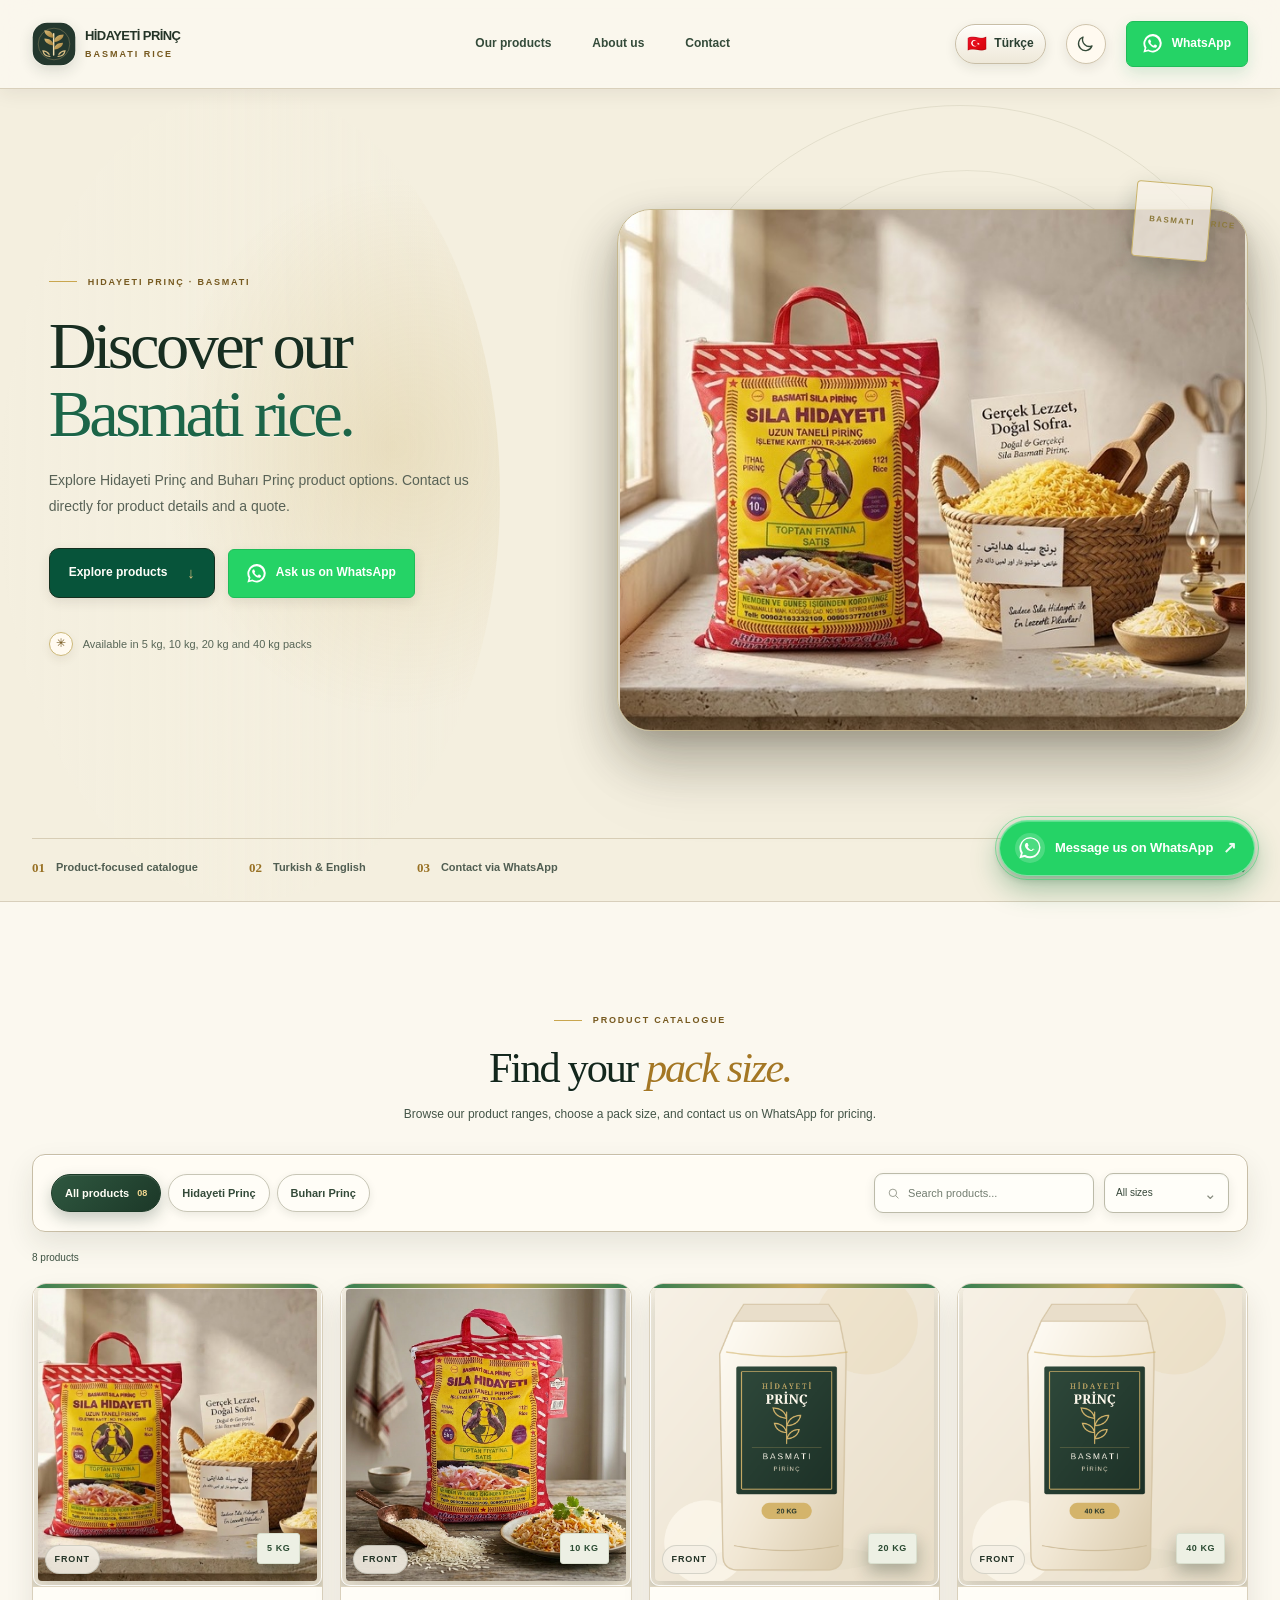
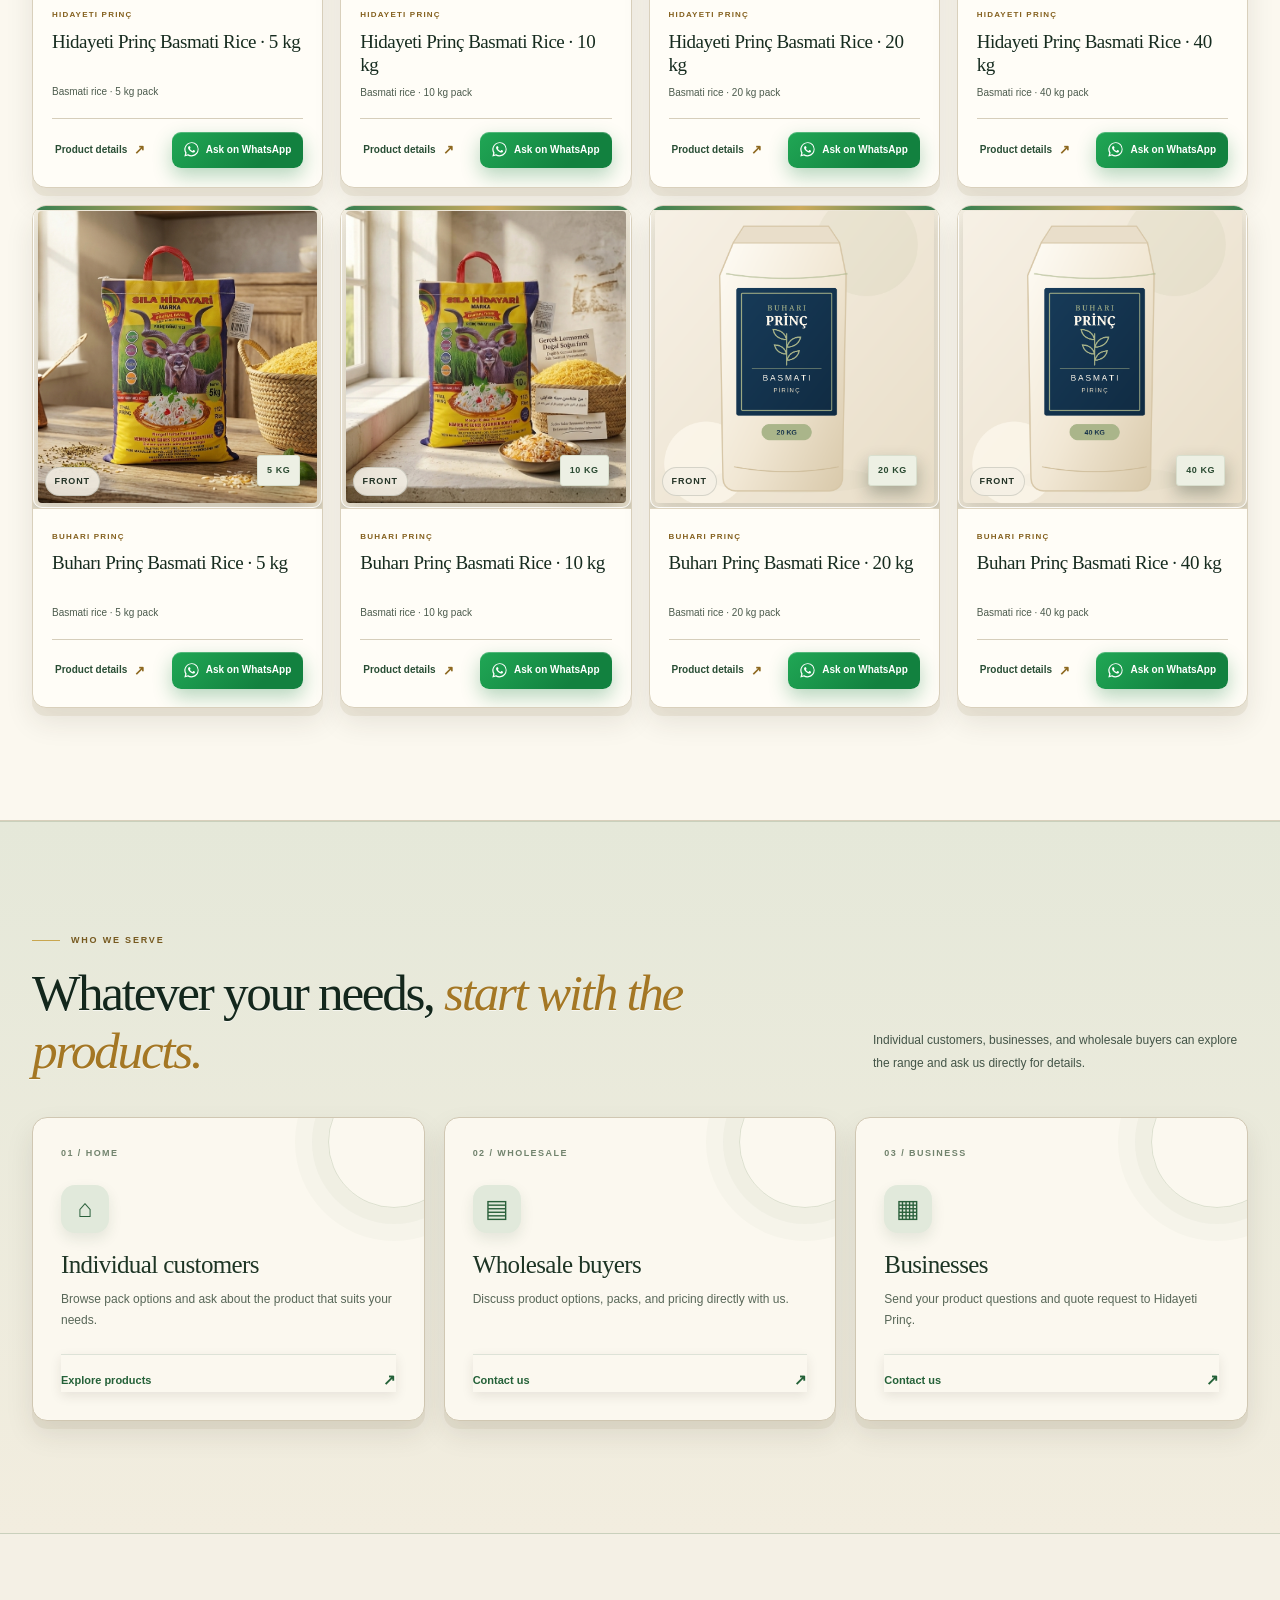
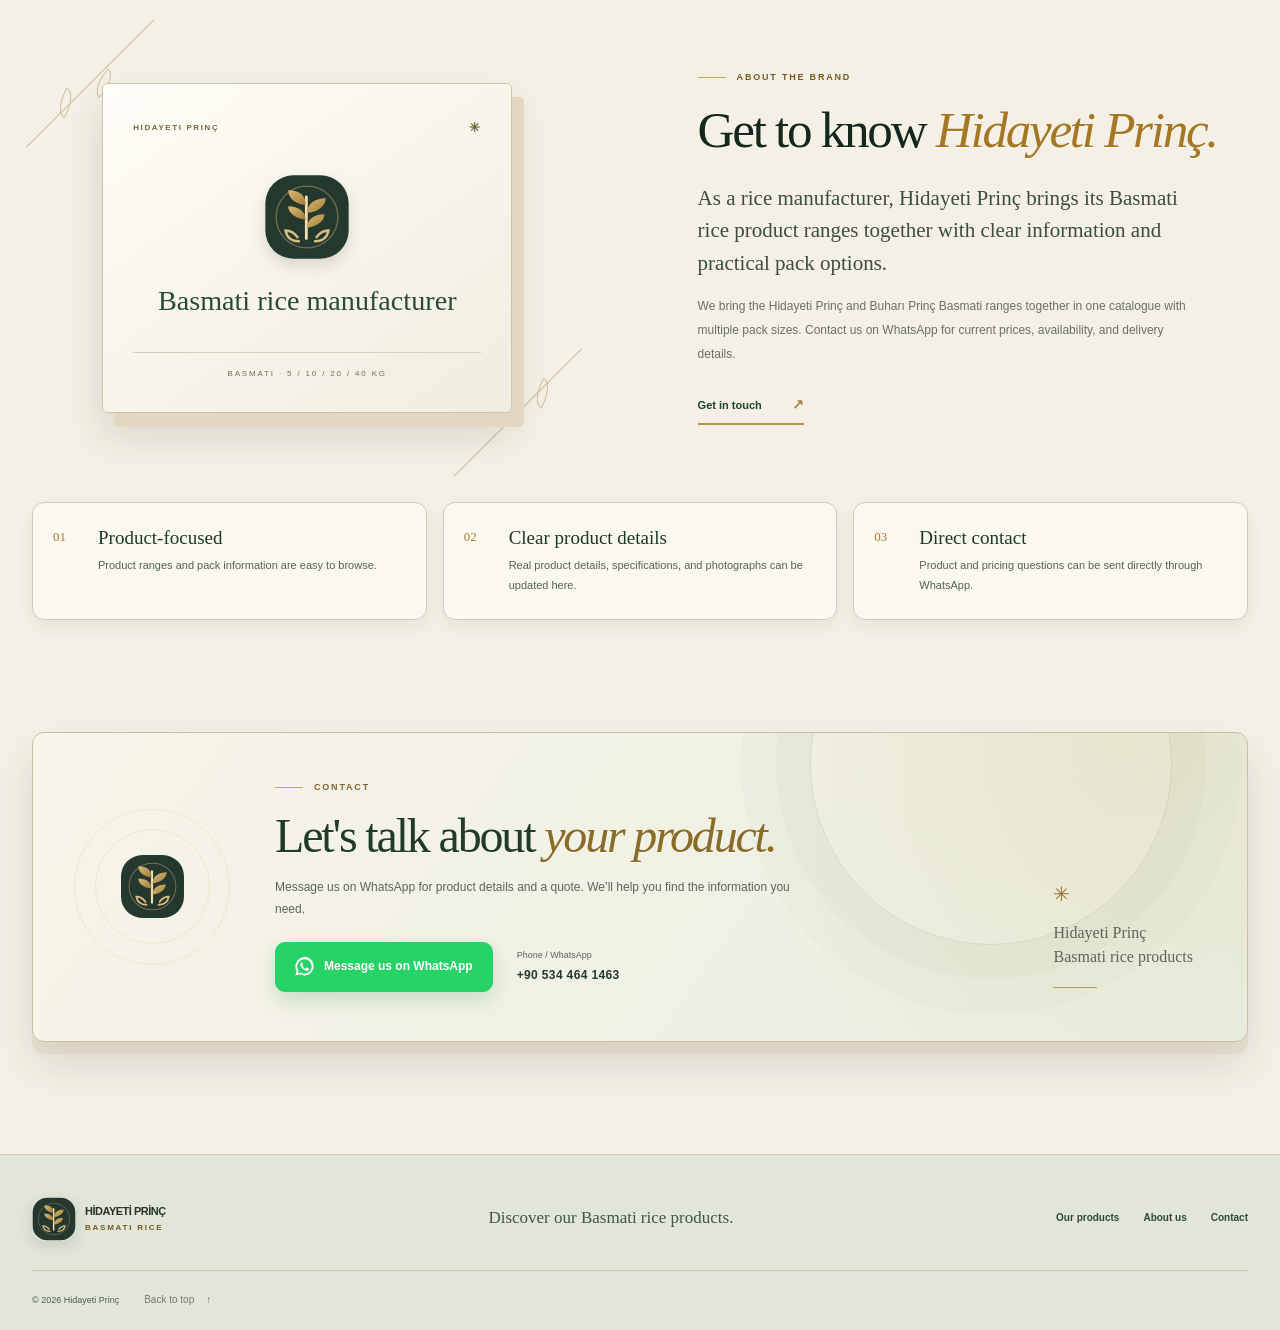
==== en/index.html @ 419b46cb "almost done" ====
<!doctype html>
<html lang="en" data-asset-prefix="../">
<head>
  <meta charset="utf-8">
  <meta name="viewport" content="width=device-width, initial-scale=1">
  <meta name="theme-color" content="#f5f2e9">
  <meta name="color-scheme" content="light dark">
  <script>
    /* Apply the saved theme before the stylesheet paints, with safe fallbacks for file:// previews. */
    (function () {
      var root = document.documentElement;
      var preference = "system";
      try {
        var saved = localStorage.getItem("hidayeti-theme-preference");
        if (saved === "dark" || saved === "light") preference = saved;
      } catch (error) { /* Storage may be unavailable for local files; system mode still works. */ }
      var prefersDark = !!(window.matchMedia && window.matchMedia("(prefers-color-scheme: dark)").matches);
      var theme = preference === "system" ? (prefersDark ? "dark" : "light") : preference;
      root.setAttribute("data-theme-mode", preference);
      root.setAttribute("data-theme", theme);
      root.style.colorScheme = theme;
    }());
  </script>
  <meta name="description" content="Explore Hidayeti Prinç Basmati rice products. Contact us on WhatsApp for information and quotes on 5 kg, 10 kg, 20 kg and 40 kg packs.">
  <meta name="robots" content="index,follow">
  <title>Hidayeti Prinç | Basmati Rice Products</title>
  <link rel="icon" type="image/svg+xml" href="../assets/logo.svg">
  <link rel="preload" href="../assets/hero-rice.png" as="image" type="image/png">
  <link id="siteStylesheet" rel="stylesheet" href="../styles.css">
  <meta property="og:type" content="website">
  <meta property="og:title" content="Hidayeti Prinç | Basmati Rice Products">
  <meta property="og:description" content="Explore Hidayeti Prinç Basmati rice products. Contact us on WhatsApp for product information and quotes.">
  <!-- Add the canonical URL and hreflang links after the production domain and URL structure are confirmed. -->
</head>
<body>
  <div id="cssLoadWarning" role="alert" style="display:none;position:fixed;z-index:99999;top:12px;left:12px;right:12px;padding:14px 18px;border-radius:10px;background:#8c2330;color:#fff;font:600 14px/1.5 system-ui,sans-serif;box-shadow:0 8px 28px #0004;">Tasarım dosyası (styles.css) yüklenemedi. ZIP dosyasının tamamını bir klasöre çıkarın ve index.html dosyasını styles.css ile aynı klasörden açın. / The stylesheet could not be loaded. Extract the complete ZIP and keep index.html beside styles.css.</div>
  <a class="skip-link" href="#main" data-i18n="skip">İçeriğe geç</a>
  <header class="site-header" id="top">
    <div class="header-inner wrap">
      <a href="#top" class="brand" aria-label="Hidayeti Prinç ana sayfa">
        <img src="../assets/logo.svg" alt="" width="48" height="48">
        <span class="brand-copy"><strong>HİDAYETİ PRİNÇ</strong><small data-i18n="brandLine">BASMATİ PİRİNÇ</small></span>
      </a>
      <nav class="desktop-nav" aria-label="Ana menü">
        <a href="#products" data-i18n="navProducts">Ürünlerimiz</a>
        <a href="#about" data-i18n="navAbout">Hakkımızda</a>
        <a href="#contact" data-i18n="navContact">İletişim</a>
      </nav>
      <div class="header-actions">
        <button class="language-switch" id="languageToggle" type="button" aria-label="Switch to English">
          <span class="flag" aria-hidden="true">🇺🇸</span><span id="languageLabel">English</span>
        </button>
        <button class="theme-toggle" id="themeToggle" type="button" aria-label="Switch to dark mode" title="Switch to dark mode" aria-pressed="false">
          <svg class="theme-icon theme-icon-moon" viewBox="0 0 24 24" aria-hidden="true"><path d="M20.2 15.1A8.7 8.7 0 0 1 8.9 3.8 8.8 8.8 0 1 0 20.2 15.1Z"></path></svg>
          <svg class="theme-icon theme-icon-sun" viewBox="0 0 24 24" aria-hidden="true"><circle cx="12" cy="12" r="4"></circle><path d="M12 2v2.2M12 19.8V22M4.93 4.93l1.56 1.56m11.02 11.02 1.56 1.56M2 12h2.2m15.6 0H22M4.93 19.07l1.56-1.56M17.51 6.49l1.56-1.56"></path></svg>
        </button>
        <a class="header-whatsapp general-whatsapp" href="https://wa.me/905344641463?text=Merhaba%2C%20Hidayeti%20Prin%C3%A7%20hakk%C4%B1nda%20bilgi%20almak%20istiyorum." target="_blank" rel="noopener noreferrer" data-i18n="headerWhatsapp">WhatsApp <span aria-hidden="true">↗</span></a>
        <button class="mobile-menu-toggle" id="mobileMenuToggle" type="button" aria-expanded="false" aria-controls="mobileNav" aria-label="Menüyü aç">
          <span></span><span></span>
        </button>
      </div>
    </div>
    <nav class="mobile-nav" id="mobileNav" aria-label="Mobil menü" hidden>
      <a href="#products" data-i18n="navProducts">Ürünlerimiz</a>
      <a href="#about" data-i18n="navAbout">Hakkımızda</a>
      <a href="#contact" data-i18n="navContact">İletişim</a>
      <a href="https://wa.me/905344641463?text=Merhaba%2C%20Hidayeti%20Prin%C3%A7%20hakk%C4%B1nda%20bilgi%20almak%20istiyorum." target="_blank" rel="noopener noreferrer" class="general-whatsapp" data-i18n="mobileWhatsapp">WhatsApp üzerinden ulaşın ↗</a>
    </nav>
  </header>

  <main id="main">
    <section class="hero-section">
      <div class="hero-orb hero-orb-one" aria-hidden="true"></div>
      <div class="hero-orb hero-orb-two" aria-hidden="true"></div>
      <div class="hero-grid wrap">
        <div class="hero-copy">
          <div class="eyebrow"><span class="eyebrow-line"></span><span data-i18n="heroEyebrow">HİDAYETİ PRİNÇ · BASMATİ</span></div>
          <h1 data-i18n="heroTitle">Basmati pirinç ürünlerini <em>keşfedin.</em></h1>
          <p class="hero-description" data-i18n="heroDescription">Hidayeti Prinç ve Buharı Prinç ürün seçeneklerini inceleyin. Ürün detayları ve fiyat bilgisi için bize doğrudan ulaşın.</p>
          <div class="hero-actions">
            <a href="#products" class="button button-dark" data-i18n="heroPrimary">Ürünleri keşfet <span aria-hidden="true">↓</span></a>
            <a class="button button-quiet general-whatsapp" href="https://wa.me/905344641463?text=Merhaba%2C%20Hidayeti%20Prin%C3%A7%20Basmati%20pirin%C3%A7%20%C3%BCr%C3%BCnleri%20hakk%C4%B1nda%20bilgi%20almak%20istiyorum." target="_blank" rel="noopener noreferrer" data-i18n="heroSecondary"><span class="wa-dot" aria-hidden="true">◉</span> WhatsApp'tan bilgi al</a>
          </div>
          <div class="hero-footnote"><span class="footnote-mark" aria-hidden="true">✳</span><span data-i18n="heroFootnote">5 kg, 10 kg, 20 kg ve 40 kg paket seçenekleri</span></div>
        </div>
        <div class="hero-visual">
          <div class="visual-stamp"><span data-i18n="stampTop">BASMATİ</span><span class="stamp-divider"></span><span data-i18n="stampBottom">PİRİNÇ</span></div>
          <img class="hero-image" src="../assets/hero-rice.png" alt="Hidayeti Prinç Basmati pirinç ürün görseli" data-alt-tr="Hidayeti Prinç Basmati pirinç ürün görseli" data-alt-en="Hidayeti Prinç Basmati rice product visual">
        </div>
      </div>
      <div class="hero-bottom wrap">
        <div class="hero-note"><span class="note-number">01</span><span data-i18n="heroNoteOne">Ürün odaklı katalog</span></div>
        <div class="hero-note"><span class="note-number">02</span><span data-i18n="heroNoteTwo">Türkçe & English</span></div>
        <div class="hero-note"><span class="note-number">03</span><span data-i18n="heroNoteThree">WhatsApp ile iletişim</span></div>
        <a href="#products" class="scroll-cue" aria-label="Ürünlere kaydır"><span data-i18n="scroll">AŞAĞI KAYDIR</span><span aria-hidden="true">↓</span></a>
      </div>
    </section>

    <section class="products-section section-pad" id="products">
      <div class="wrap">
        <div class="section-heading products-heading">
          <div>
            <div class="eyebrow"><span class="eyebrow-line"></span><span data-i18n="productsEyebrow">ÜRÜN KATALOĞU</span></div>
            <h2 data-i18n="productsTitle">Size uygun <em>paketi</em> bulun.</h2>
          </div>
          <p data-i18n="productsIntro">Ürün ailelerini inceleyin, paket boyutunu seçin ve fiyat bilgisi için WhatsApp üzerinden bize ulaşın.</p>
        </div>

        <div class="catalog-tools">
          <div class="family-tabs" role="group" aria-label="Ürün ailesi filtresi">
            <button class="filter-chip is-active" type="button" data-family="all" data-i18n="filterAll" aria-pressed="true">Tüm ürünler <span class="chip-count" id="allCount">08</span></button>
            <button class="filter-chip" type="button" data-family="hidayeti" data-i18n="filterHidayeti" aria-pressed="false">Hidayeti Prinç</button>
            <button class="filter-chip" type="button" data-family="buhari" data-i18n="filterBuhari" aria-pressed="false">Buharı Prinç</button>
          </div>
          <div class="catalog-controls">
            <label class="search-control"><span class="sr-only" data-i18n="searchLabel">Ürün ara</span><svg viewBox="0 0 24 24" aria-hidden="true"><circle cx="10.8" cy="10.8" r="6.8"></circle><path d="m16 16 5 5"></path></svg><input type="search" id="productSearch" data-placeholder-tr="Ürün ara..." data-placeholder-en="Search products..." placeholder="Ürün ara..." autocomplete="off"></label>
            <label class="select-control"><span class="sr-only" data-i18n="sizeLabel">Paket boyutu</span><select id="weightFilter" aria-label="Paket boyutu"><option value="all" data-i18n="sizeAll">Tüm boyutlar</option><option value="5 kg">5 kg</option><option value="10 kg">10 kg</option><option value="20 kg">20 kg</option><option value="40 kg">40 kg</option></select><span aria-hidden="true">⌄</span></label>
          </div>
        </div>
        <div class="catalog-status"><span id="resultsCount">8 ürün</span></div>
        <div class="product-grid" id="productGrid" aria-live="polite"></div>
        <div class="empty-state" id="emptyState" hidden>
          <span class="empty-icon" aria-hidden="true">⌕</span>
          <h3 data-i18n="emptyTitle">Ürün bulunamadı</h3>
          <p data-i18n="emptyDescription">Aramanızı veya filtrelerinizi değiştirmeyi deneyin.</p>
          <button type="button" class="text-button" id="resetFilters" data-i18n="resetFilters">Filtreleri temizle ↗</button>
        </div>
        
      </div>
    </section>


    <section class="audience-section section-pad" id="customers">
      <div class="wrap">
        <div class="section-heading audience-heading">
          <div>
            <div class="eyebrow"><span class="eyebrow-line"></span><span data-i18n="audienceEyebrow">KİMLER İÇİN?</span></div>
            <h2 data-i18n="audienceTitle">İhtiyacınız ne olursa olsun, <em>ürünlerden başlayın.</em></h2>
          </div>
          <p data-i18n="audienceIntro">Bireysel müşteriler, işletmeler ve toptan alım yapanlar ürün seçeneklerini inceleyebilir ve detayları doğrudan sorabilir.</p>
        </div>
        <div class="audience-grid">
          <article class="audience-card audience-card-home">
            <span class="audience-number">01 / HOME</span>
            <div class="audience-icon" aria-hidden="true">⌂</div>
            <h3 data-i18n="audienceHomeTitle">Bireysel müşteriler</h3>
            <p data-i18n="audienceHomeText">Paket seçeneklerine göz atın ve size uygun ürünle ilgili bilgi isteyin.</p>
            <a href="#products" class="audience-link"><span data-i18n="audienceProductsCta">Ürünleri incele</span><span aria-hidden="true">↗</span></a>
          </article>
          <article class="audience-card audience-card-wholesale">
            <span class="audience-number">02 / WHOLESALE</span>
            <div class="audience-icon" aria-hidden="true">▤</div>
            <h3 data-i18n="audienceWholesaleTitle">Toptan alım yapanlar</h3>
            <p data-i18n="audienceWholesaleText">Ürün seçenekleri, paketler ve fiyatlandırma hakkında doğrudan görüşün.</p>
            <a href="#contact" class="audience-link"><span data-i18n="audienceContactCta">İletişime geç</span><span aria-hidden="true">↗</span></a>
          </article>
          <article class="audience-card audience-card-business">
            <span class="audience-number">03 / BUSINESS</span>
            <div class="audience-icon" aria-hidden="true">▦</div>
            <h3 data-i18n="audienceBusinessTitle">İşletmeler</h3>
            <p data-i18n="audienceBusinessText">Ürün bilgisi ve teklif talebinizi Hidayeti Prinç ekibine iletin.</p>
            <a href="#contact" class="audience-link"><span data-i18n="audienceContactCta">İletişime geç</span><span aria-hidden="true">↗</span></a>
          </article>
        </div>
      </div>
    </section>



    <section class="brand-section section-pad" id="about">
      <div class="wrap brand-grid">
        <div class="brand-visual">
          <div class="brand-visual-card">
            <div class="brand-card-top"><span data-i18n="brandCardLabel">HİDAYETİ PRİNÇ</span><span aria-hidden="true">✳</span></div>
            <img src="../assets/logo.svg" alt="Hidayeti Prinç sembolü" width="86" height="86">
            <p data-i18n="brandCardLine">Basmati pirinç ürünleri</p>
            <span class="brand-card-bottom" data-i18n="brandCardBottom">MARKA HİKÂYESİ BURADA</span>
          </div>
          <div class="decorative-grain grain-a" aria-hidden="true"></div><div class="decorative-grain grain-b" aria-hidden="true"></div>
        </div>
        <div class="brand-copy-main">
          <div class="eyebrow"><span class="eyebrow-line"></span><span data-i18n="aboutEyebrow">MARKAMIZ</span></div>
          <h2 data-i18n="aboutTitle">Hidayeti Prinç'i <em>tanıyın.</em></h2>
          <p class="brand-lead" data-i18n="aboutLead">Basmati pirinç ürünlerimizi keşfedin; ihtiyacınıza uygun paket seçeneği için bizimle iletişime geçin.</p>
          <p class="brand-body" data-i18n="aboutBody">Bu alan, işletmenizin gerçek hikâyesi, üretim yaklaşımı ve ürünleri hakkında sağlayacağınız bilgilerle güncellenecek. Yayına almadan önce bu metni kendi şirket anlatımınızla değiştirin.</p>
          <a class="underlined-link" href="#contact"><span data-i18n="aboutCta">Bize ulaşın</span><span aria-hidden="true">↗</span></a>
        </div>
      </div>
      <div class="wrap brand-facts">
        <article class="brand-fact"><span>01</span><div><h3 data-i18n="brandFactOneTitle">Ürün odaklı yaklaşım</h3><p data-i18n="brandFactOneText">Ürün aileleri ve paket bilgileri kolayca görüntülenebilir.</p></div></article>
        <article class="brand-fact"><span>02</span><div><h3 data-i18n="brandFactTwoTitle">Açık ürün bilgisi</h3><p data-i18n="brandFactTwoText">Gerçek ürün detayları, teknik bilgiler ve fotoğraflar burada güncellenebilir.</p></div></article>
        <article class="brand-fact"><span>03</span><div><h3 data-i18n="brandFactThreeTitle">Doğrudan iletişim</h3><p data-i18n="brandFactThreeText">Fiyat ve ürün soruları doğrudan WhatsApp üzerinden iletilebilir.</p></div></article>
      </div>
    </section>



    <section class="contact-section section-pad" id="contact">
      <div class="wrap contact-panel">
        <div class="contact-decoration" aria-hidden="true"><span class="contact-circle circle-one"></span><span class="contact-circle circle-two"></span><img src="../assets/logo.svg" alt="" width="65" height="65"></div>
        <div class="contact-copy">
          <div class="eyebrow eyebrow-light"><span class="eyebrow-line"></span><span data-i18n="contactEyebrow">İLETİŞİM</span></div>
          <h2 data-i18n="contactTitle">Bir ürün hakkında <em>konuşalım.</em></h2>
          <p data-i18n="contactDescription">Ürün detayları ve fiyat teklifi için bize WhatsApp'tan yazın. Mesajınızı birlikte netleştirelim.</p>
          <div class="contact-actions">
            <a class="button button-cream general-whatsapp" href="https://wa.me/905344641463?text=Merhaba%2C%20Hidayeti%20Prin%C3%A7%20hakk%C4%B1nda%20bilgi%20almak%20istiyorum." target="_blank" rel="noopener noreferrer" data-i18n="contactWhatsapp">WhatsApp'tan yazın <span aria-hidden="true">↗</span></a>
            <a class="contact-phone" href="tel:+905344641463"><span data-i18n="phoneLabel">Telefon / WhatsApp</span><strong>+90 534 464 1463</strong></a>
          </div>
        </div>
        <div class="contact-side-note"><span class="side-note-mark">✳</span><p data-i18n="contactSideNote">Hidayeti Prinç<br> Basmati pirinç ürünleri</p><span class="side-note-rule"></span></div>
      </div>
    </section>
  </main>

  <footer class="site-footer">
    <div class="wrap footer-main">
      <a href="#top" class="brand footer-brand"><img src="../assets/logo.svg" alt="" width="43" height="43"><span class="brand-copy"><strong>HİDAYETİ PRİNÇ</strong><small data-i18n="brandLine">BASMATİ PİRİNÇ</small></span></a>
      <p data-i18n="footerLine">Basmati pirinç ürünlerini keşfedin.</p>
      <div class="footer-nav"><a href="#products" data-i18n="navProducts">Ürünlerimiz</a><a href="#about" data-i18n="navAbout">Hakkımızda</a><a href="#contact" data-i18n="navContact">İletişim</a></div>
    </div>
    <div class="wrap footer-bottom"><span>© <span id="currentYear"></span> Hidayeti Prinç</span><a href="#top" class="back-top"><span data-i18n="backTop">Yukarı dön</span> ↑</a></div>
  </footer>

  <a class="floating-whatsapp general-whatsapp" href="https://wa.me/905344641463" target="_blank" rel="noopener noreferrer" aria-label="Contact Hidayeti Prinç on WhatsApp">
    <span class="floating-wa-icon" aria-hidden="true"><svg viewBox="0 0 24 24"><path d="M20.4 3.6A11.7 11.7 0 0 0 2 17.7L.5 23.2l5.6-1.5A11.7 11.7 0 0 0 20.4 3.6ZM12 21a9.7 9.7 0 0 1-5-1.4l-.4-.2-3.3.9.9-3.2-.2-.5A9.7 9.7 0 1 1 12 21Zm5.3-7.3c-.3-.1-1.6-.8-1.9-.9-.2-.1-.5-.1-.6.2-.2.2-.7.9-.9 1.1-.2.2-.3.2-.6.1-.3-.1-1.2-.5-2.2-1.4-.8-.7-1.3-1.5-1.5-1.8-.2-.3 0-.4.1-.6l.4-.5c.1-.2.2-.3.3-.5.1-.2 0-.4 0-.5s-.6-1.4-.8-1.9c-.2-.5-.4-.4-.6-.4H8c-.2 0-.5.1-.7.4-.2.2-.9.9-.9 2.2s1 2.5 1.1 2.7c.7 1.2 1.9 2.2 3.4 2.9 1.1.5 2.2.7 3 .5.6-.1 1.6-.7 1.8-1.3.2-.6.2-1.2.2-1.3-.1-.1-.3-.2-.6-.3Z"/></svg></span>
    <span data-i18n="floatingWhatsapp">WhatsApp'tan yazın</span><span class="floating-arrow" aria-hidden="true">↗</span>
  </a>

  <dialog class="product-dialog" id="productDialog" aria-labelledby="dialogTitle">
    <button class="dialog-close" id="dialogClose" type="button" aria-label="Close dialog">×</button>
    <div class="dialog-content" id="dialogContent"></div>
  </dialog>

  <script>
    window.addEventListener("load", function () {
      var stylesheet = document.getElementById("siteStylesheet");
      var warning = document.getElementById("cssLoadWarning");
      if (stylesheet && !stylesheet.sheet && warning) warning.style.display = "block";
    });
  </script>
  <script src="../data/products.js"></script>
  <script src="../app.js"></script>
</body>
</html>
---- styles.css ----
:root {
  --paper: #f8f7f2;
  --paper-deep: #f0eee5;
  --white: #fffefb;
  --ink: #26352c;
  --ink-deep: #1c2b23;
  --muted: #73766b;
  --line: #e4e2d8;
  --gold: #c4a25b;
  --gold-dark: #98773a;
  --olive: #879177;
  --whatsapp: #1c6d4b;
  --serif: "Playfair Display", Georgia, "Times New Roman", serif;
  --sans: "DM Sans", Inter, -apple-system, BlinkMacSystemFont, "Segoe UI", sans-serif;
  --wrap: 1220px;
  --ease: cubic-bezier(.2,.7,.2,1);
}

* { box-sizing: border-box; }
html { scroll-behavior: smooth; scroll-padding-top: 94px; }
body { margin: 0; background: var(--paper); color: var(--ink); font-family: var(--sans); font-size: 15px; line-height: 1.65; -webkit-font-smoothing: antialiased; }
body, button, input, select { font-family: var(--sans); }
button, input, select { font: inherit; }
a { color: inherit; text-decoration: none; }
button { color: inherit; }
img { display: block; max-width: 100%; }
::selection { color: #fffdf7; background: #66765e; }
.wrap { width: min(var(--wrap), calc(100% - 64px)); margin-inline: auto; }
.section-pad { padding-block: 112px; }
.sr-only { position: absolute; width: 1px; height: 1px; padding: 0; margin: -1px; overflow: hidden; clip: rect(0,0,0,0); white-space: nowrap; border: 0; }
.skip-link { position: fixed; left: 18px; top: -70px; z-index: 999; padding: 10px 16px; color: white; background: var(--ink); border-radius: 8px; }
.skip-link:focus { top: 18px; }

.site-header { position: sticky; z-index: 30; top: 0; background: rgba(248,247,242,.92); border-bottom: 1px solid rgba(36,53,44,.08); backdrop-filter: blur(18px); -webkit-backdrop-filter: blur(18px); }
.header-inner { min-height: 88px; display: flex; align-items: center; justify-content: space-between; gap: 32px; }
.brand { display: inline-flex; align-items: center; gap: 12px; min-width: 218px; }
.brand img { flex: 0 0 auto; border-radius: 15px; }
.brand-copy { display: flex; flex-direction: column; line-height: 1.2; gap: 5px; }
.brand-copy strong { font-size: 13px; font-weight: 700; letter-spacing: .105em; white-space: nowrap; }
.brand-copy small { color: var(--gold-dark); font-size: 9px; font-weight: 700; letter-spacing: .22em; }
.desktop-nav { display: flex; gap: clamp(22px, 3.2vw, 46px); align-items: center; justify-content: center; }
.desktop-nav a, .footer-nav a { color: #5f655b; font-size: 12px; font-weight: 600; transition: color .2s ease; }
.desktop-nav a:hover, .footer-nav a:hover { color: var(--gold-dark); }
.header-actions { display: flex; align-items: center; gap: 20px; }
.language-switch { display: inline-flex; align-items: center; gap: 7px; border: 0; background: transparent; padding: 8px 0; cursor: pointer; color: #5a6256; font-size: 12px; font-weight: 600; transition: color .2s ease; white-space: nowrap; }
.language-switch:hover { color: var(--gold-dark); }
.flag { font-size: 16px; line-height: 1; }
.header-whatsapp { display: inline-flex; align-items: center; gap: 12px; padding: 12px 16px; border: 1px solid #dcded1; border-radius: 7px; color: var(--ink); font-size: 12px; font-weight: 700; transition: background .2s ease, color .2s ease, border .2s ease; white-space: nowrap; }
.header-whatsapp span { color: var(--gold-dark); font-size: 14px; }
.header-whatsapp:hover { background: var(--ink); border-color: var(--ink); color: white; }
.header-whatsapp:hover span { color: #e3cc92; }
.mobile-menu-toggle, .mobile-nav { display: none; }

.hero-section { position: relative; overflow: hidden; isolation: isolate; background: var(--paper); }
.hero-section::before { position: absolute; content: ""; z-index: -1; width: 500px; height: 900px; border-radius: 50%; right: -180px; top: 90px; background: radial-gradient(circle, rgba(223,211,175,.25), rgba(248,247,242,0) 70%); }
.hero-orb { position: absolute; z-index: -1; border: 1px solid rgba(183,155,99,.2); border-radius: 50%; pointer-events: none; }
.hero-orb-one { width: 520px; height: 520px; right: 3%; top: 1%; }
.hero-orb-two { width: 390px; height: 390px; right: 8.5%; top: 10%; }
.hero-grid { min-height: 570px; padding-top: 58px; padding-bottom: 54px; display: grid; grid-template-columns: minmax(0, .94fr) minmax(0, 1.06fr); align-items: center; gap: clamp(32px, 5vw, 75px); }
.hero-copy { padding: 28px 0 28px 10px; position: relative; z-index: 1; }
.eyebrow { display: flex; align-items: center; gap: 11px; color: var(--gold-dark); font-size: 9px; font-weight: 700; letter-spacing: .2em; line-height: 1.4; }
.eyebrow-line { width: 28px; height: 1px; display: inline-block; background: var(--gold); flex: 0 0 auto; }
h1, h2, h3, p { margin-top: 0; }
h1, h2 { font-family: var(--serif); font-weight: 500; letter-spacing: -.045em; }
.hero-copy h1 { max-width: 610px; margin: 24px 0 21px; color: var(--ink-deep); font-size: clamp(48px, 5.3vw, 76px); line-height: 1.07; }
.hero-copy h1 em, .section-heading h2 em, .brand-copy-main h2 em, .contact-copy h2 em { color: #a98a4b; font-weight: 500; }
.hero-description { max-width: 480px; margin-bottom: 28px; color: #6b7067; font-size: 14px; line-height: 1.9; }
.hero-actions { display: flex; align-items: center; flex-wrap: wrap; gap: 13px; }
.button { min-height: 49px; padding: 0 19px; display: inline-flex; align-items: center; justify-content: center; gap: 20px; border: 1px solid transparent; border-radius: 6px; font-size: 12px; font-weight: 700; transition: background .2s ease, color .2s ease, transform .2s ease, border-color .2s ease; cursor: pointer; }
.button:hover { transform: translateY(-2px); }
.button-dark { color: #fffdf7; background: var(--ink); }
.button-dark span { font-size: 15px; color: #d8be7d; }
.button-dark:hover { background: #394b3f; }
.button-quiet { color: #5c6359; background: transparent; border-color: #e3e1d7; gap: 9px; }
.button-quiet:hover { background: #fffdf8; border-color: #c7c4b8; }
.wa-dot { color: var(--whatsapp); font-size: 16px; }
.hero-footnote { display: flex; align-items: center; gap: 10px; margin-top: 34px; color: #858477; font-size: 11px; }
.footnote-mark { display: inline-grid; place-items: center; width: 24px; height: 24px; border: 1px solid #ded5bd; border-radius: 50%; color: var(--gold-dark); font-size: 12px; }
.hero-visual { position: relative; max-width: 610px; width: 100%; justify-self: end; }
.hero-image { width: 100%; border-radius: 34px 34px 34px 34px; box-shadow: 0 24px 50px rgba(82,67,39,.07); }
.visual-stamp { position: absolute; z-index: 2; right: -21px; top: 52px; display: flex; align-items: center; gap: 8px; padding: 11px 14px; border: 1px solid #ddd0b0; border-radius: 4px; background: rgba(248,247,242,.92); color: var(--ink); font-size: 8px; font-weight: 700; letter-spacing: .18em; transform: rotate(5deg); }
.stamp-divider { width: 17px; height: 1px; background: var(--gold); }
.image-caption { position: absolute; left: 24px; bottom: 22px; display: flex; align-items: center; gap: 8px; padding: 9px 12px; border: 1px solid rgba(255,255,255,.55); border-radius: 3px; background: rgba(248,247,242,.83); color: #777669; font-size: 9px; backdrop-filter: blur(8px); }
.caption-dot { width: 5px; height: 5px; border-radius: 50%; background: #c8a961; }
.hero-bottom { display: flex; align-items: center; gap: clamp(20px, 4vw, 62px); padding-top: 24px; padding-bottom: 25px; border-top: 1px solid var(--line); }
.hero-note { display: flex; align-items: center; gap: 11px; color: #60675d; font-size: 10px; font-weight: 600; }
.note-number { color: #b39a65; font-family: var(--serif); font-size: 13px; }
.scroll-cue { display: inline-flex; align-items: center; gap: 12px; margin-left: auto; color: #818276; font-size: 8px; font-weight: 700; letter-spacing: .2em; }
.scroll-cue span:last-child { color: var(--gold-dark); font-size: 14px; }

.products-section { background: #fffefa; border-block: 1px solid #eeece3; }
.section-heading { display: flex; align-items: end; justify-content: space-between; gap: 40px; margin-bottom: 37px; }
.section-heading h2, .brand-copy-main h2 { margin: 17px 0 0; color: var(--ink-deep); font-size: clamp(38px, 4vw, 55px); line-height: 1.13; }
.section-heading > p { max-width: 375px; margin-bottom: 5px; color: var(--muted); font-size: 12px; line-height: 1.9; }
.catalog-tools { display: flex; align-items: center; justify-content: space-between; gap: 22px; margin-bottom: 20px; padding-top: 21px; border-top: 1px solid var(--line); }
.family-tabs { display: flex; align-items: center; flex-wrap: wrap; gap: 7px; }
.filter-chip { display: inline-flex; align-items: center; gap: 8px; min-height: 38px; padding: 0 13px; border: 1px solid transparent; border-radius: 5px; background: transparent; color: #71766c; font-size: 11px; font-weight: 600; cursor: pointer; transition: color .2s ease, background .2s ease, border-color .2s ease; }
.filter-chip:hover { border-color: #d9dbd1; color: var(--ink); }
.filter-chip.is-active { background: #e9ebe2; color: var(--ink); border-color: #e9ebe2; }
.chip-count { font-size: 9px; color: #8c8c7c; }
.catalog-controls { display: flex; align-items: center; gap: 10px; }
.search-control { position: relative; display: flex; align-items: center; width: 220px; height: 40px; border: 1px solid #e5e4db; border-radius: 5px; background: #fffefa; }
.search-control svg { width: 15px; height: 15px; margin-left: 12px; fill: none; stroke: #878b7e; stroke-width: 1.5; }
.search-control input { width: 100%; min-width: 0; height: 100%; padding: 0 12px 0 8px; border: 0; outline: none; background: transparent; color: var(--ink); font-size: 11px; }
.search-control input::placeholder { color: #a2a398; }
.search-control:focus-within, .select-control:focus-within { border-color: #a99a70; box-shadow: 0 0 0 3px rgba(196,162,91,.12); }
.select-control { display: flex; align-items: center; gap: 9px; height: 40px; min-width: 125px; padding: 0 11px; border: 1px solid #e5e4db; border-radius: 5px; background: #fffefa; color: #878b7e; }
.select-control select { width: 100%; border: 0; outline: 0; background: transparent; color: #62675d; font-size: 10px; appearance: none; cursor: pointer; }
.select-control > span { font-size: 15px; line-height: 1; }
.catalog-status { display: flex; align-items: center; justify-content: space-between; gap: 20px; margin-bottom: 16px; color: #8a8d81; font-size: 10px; }
.product-grid { display: grid; grid-template-columns: repeat(4, minmax(0, 1fr)); gap: 17px; }
.product-card { display: flex; flex-direction: column; min-width: 0; background: #fffefa; border: 1px solid #eceae1; border-radius: 7px; overflow: hidden; transition: transform .25s var(--ease), box-shadow .25s var(--ease), border-color .25s ease; }
.product-card:hover { transform: translateY(-5px); border-color: #ded9c9; box-shadow: 0 16px 28px rgba(39,49,39,.07); }
.product-image-wrap { position: relative; overflow: hidden; background: #f0ece1; aspect-ratio: 1 / 1.08; }
.product-image { width: 100%; height: 100%; object-fit: cover; transition: transform .4s var(--ease); }
.product-card:hover .product-image { transform: scale(1.025); }
.product-badge { position: absolute; z-index: 1; top: 13px; left: 13px; display: inline-flex; align-items: center; gap: 6px; padding: 6px 8px; border: 1px solid rgba(255,255,255,.6); border-radius: 3px; background: rgba(255,254,250,.9); color: #77715e; font-size: 8px; font-weight: 700; letter-spacing: .09em; backdrop-filter: blur(8px); }
.product-badge::before { content: ""; width: 4px; height: 4px; border-radius: 50%; background: var(--gold); }
.product-weight { position: absolute; right: 13px; bottom: 13px; padding: 7px 9px; border-radius: 3px; background: #263b2f; color: #f9f3e4; font-size: 9px; font-weight: 700; letter-spacing: .06em; }
.product-info { display: flex; flex: 1; flex-direction: column; padding: 17px 16px 15px; }
.product-family { margin-bottom: 8px; color: #a1844a; font-size: 8px; font-weight: 700; letter-spacing: .15em; text-transform: uppercase; }
.product-info h3 { min-height: 46px; margin: 0 0 8px; color: var(--ink-deep); font-family: var(--serif); font-size: 19px; font-weight: 500; line-height: 1.24; letter-spacing: -.025em; }
.product-description { min-height: 40px; margin-bottom: 17px; color: #85877b; font-size: 10px; line-height: 1.65; }
.product-card-actions { display: flex; align-items: center; justify-content: space-between; gap: 8px; padding-top: 12px; border-top: 1px solid #eeece3; margin-top: auto; }
.product-details { display: inline-flex; align-items: center; gap: 7px; padding: 5px 0; border: 0; background: transparent; color: #646a5f; font-size: 10px; font-weight: 600; cursor: pointer; }
.product-details span { color: #b1904e; font-size: 13px; }
.product-wa { display: inline-flex; align-items: center; gap: 7px; padding: 9px 10px; border-radius: 4px; background: #edf0e8; color: #34513f; font-size: 9px; font-weight: 700; transition: background .2s ease, color .2s ease; white-space: nowrap; }
.product-wa:hover { background: var(--whatsapp); color: #fff; }
.product-wa svg { width: 13px; height: 13px; fill: currentColor; }
.empty-state { text-align: center; padding: 65px 20px 85px; color: #71766b; }
.empty-state[hidden] { display: none; }
.empty-icon { display: block; margin-bottom: 12px; color: #b49a62; font-family: var(--serif); font-size: 34px; }
.empty-state h3 { margin-bottom: 5px; color: var(--ink); font-family: var(--serif); font-size: 25px; font-weight: 500; }
.empty-state p { margin-bottom: 18px; font-size: 12px; }
.text-button { border: 0; border-bottom: 1px solid #b9a16e; padding: 0 0 3px; background: transparent; color: var(--ink); font-size: 11px; font-weight: 700; cursor: pointer; }
.catalog-bottom-note { display: flex; align-items: flex-start; gap: 11px; max-width: 760px; margin: 35px auto 0; text-align: center; justify-content: center; }
.catalog-bottom-note p { margin: 0; color: #949588; font-size: 10px; line-height: 1.8; }
.small-leaf { color: var(--gold-dark); font-size: 12px; }

.brand-section { background: #f4f2eb; overflow: hidden; }
.brand-grid { display: grid; grid-template-columns: minmax(0, 1fr) minmax(0, 1fr); gap: clamp(55px, 9vw, 130px); align-items: center; }
.brand-visual { position: relative; display: grid; place-items: center; min-height: 400px; }
.brand-visual-card { position: relative; z-index: 1; display: flex; flex-direction: column; align-items: center; justify-content: center; width: min(100%, 410px); min-height: 330px; padding: 30px; border: 1px solid #dcd6c5; background: #f9f7ef; box-shadow: 15px 20px 0 #e9e5d8; text-align: center; }
.brand-card-top { display: flex; width: 100%; align-items: center; justify-content: space-between; margin-bottom: 36px; color: #8f7b50; font-size: 8px; font-weight: 700; letter-spacing: .2em; }
.brand-card-top span:last-child { font-size: 13px; }
.brand-visual-card > img { margin-bottom: 18px; border-radius: 24px; }
.brand-visual-card > p { margin-bottom: 27px; color: #d6dbd6; font-family: var(--serif); font-size: 25px; }
.brand-card-bottom { width: 100%; padding-top: 14px; border-top: 1px solid #e1dccd; color: #aaa08a; font-size: 8px; letter-spacing: .23em; }
.decorative-grain { position: absolute; width: 180px; height: 1px; background: #d3c6a4; opacity: .9; transform: rotate(-45deg); }
.decorative-grain::before, .decorative-grain::after { content: ""; position: absolute; top: -10px; left: 45px; width: 26px; height: 12px; border: 1px solid #d3c6a4; border-radius: 100% 0 100% 0; transform: rotate(-14deg); }
.decorative-grain::after { top: 3px; left: 86px; transform: rotate(178deg); }
.grain-a { top: 35px; left: -32px; }
.grain-b { right: -26px; bottom: 35px; transform: rotate(135deg); }
.brand-copy-main { padding: 25px 0; }
.brand-copy-main h2 { margin-bottom: 23px; }
.brand-lead { max-width: 500px; margin-bottom: 14px; color: #505b4f; font-family: var(--serif); font-size: 21px; line-height: 1.55; }
.brand-body { max-width: 505px; margin-bottom: 26px; color: #777c70; font-size: 12px; line-height: 2; }
.underlined-link { display: inline-flex; align-items: center; gap: 30px; padding-bottom: 7px; border-bottom: 1px solid #baa16b; color: #354236; font-size: 11px; font-weight: 700; transition: gap .2s ease; }
.underlined-link span:last-child { color: #a58a4d; font-size: 14px; }
.underlined-link:hover { gap: 37px; }

.contact-section { padding-top: 0; background: #f4f2eb; }
.contact-panel { position: relative; display: grid; grid-template-columns: 150px minmax(0, 1fr) 175px; gap: 38px; align-items: center; overflow: hidden; min-height: 310px; padding: 48px 54px; border-radius: 8px; background: var(--ink); color: #fffdf6; }
.contact-decoration { position: relative; display: grid; place-items: center; width: 130px; height: 130px; }
.contact-decoration > img { position: relative; z-index: 1; border-radius: 20px; }
.contact-circle { position: absolute; display: block; border: 1px solid rgba(218,194,132,.27); border-radius: 50%; }
.circle-one { width: 115px; height: 115px; }
.circle-two { width: 156px; height: 156px; }
.contact-copy { position: relative; z-index: 1; max-width: 590px; }
.eyebrow-light { color: #d0b575; }
.contact-copy h2 { margin: 15px 0 13px; color: #fffdf7; font-size: clamp(36px, 4vw, 48px); line-height: 1.12; }
.contact-copy h2 em { color: #dfc78d; }
.contact-copy > p { max-width: 525px; margin-bottom: 22px; color: #c8cec4; font-size: 12px; line-height: 1.85; }
.contact-actions { display: flex; align-items: center; flex-wrap: wrap; gap: 24px; }
.button-cream { min-height: 47px; background: #f3ecdc; color: #28382e; }
.button-cream span { color: #98773a; font-size: 15px; }
.button-cream:hover { background: #fffaf0; }
.contact-phone { display: flex; flex-direction: column; gap: 4px; color: #c9cfc4; font-size: 9px; }
.contact-phone strong { color: #fffdf5; font-size: 12px; font-weight: 600; letter-spacing: .03em; }
.contact-side-note { align-self: end; position: relative; z-index: 1; justify-self: end; max-width: 160px; padding-bottom: 5px; }
.side-note-mark { color: #ddc487; font-size: 20px; }
.contact-side-note p { margin: 10px 0 18px; color: #c4cabf; font-family: var(--serif); font-size: 16px; line-height: 1.5; }
.side-note-rule { display: block; width: 44px; height: 1px; background: #be9f58; }
.contact-panel::after { position: absolute; content: ""; right: 75px; top: -150px; width: 360px; height: 360px; border-radius: 50%; border: 1px solid rgba(228,210,162,.08); box-shadow: 0 0 0 34px rgba(228,210,162,.025), 0 0 0 69px rgba(228,210,162,.02); }

.site-footer { background: #f4f2eb; padding-top: 42px; }
.footer-main { display: flex; align-items: center; justify-content: space-between; gap: 32px; padding-bottom: 29px; }
.footer-brand { min-width: 0; }
.footer-brand img { border-radius: 13px; }
.footer-brand .brand-copy strong { font-size: 11px; }
.footer-brand .brand-copy small { font-size: 8px; }
.footer-main > p { max-width: 300px; margin: 0; color: #8a8c7f; font-family: var(--serif); font-size: 17px; }
.footer-nav { display: flex; align-items: center; gap: 24px; }
.footer-nav a { font-size: 10px; }
.footer-bottom { display: flex; align-items: center; gap: 25px; min-height: 60px; border-top: 1px solid #e3e0d5; color: #96978a; font-size: 9px; }
.footer-bottom > span:first-child { white-space: nowrap; }
.footer-bottom > span:nth-child(2) { margin-right: auto; }
.back-top { display: inline-flex; align-items: center; gap: 12px; color: #65705f; font-size: 10px; font-weight: 700; white-space: nowrap; }
.back-top span { color: #76796c; font-weight: 500; }

.product-dialog { position: fixed; width: min(740px, calc(100% - 30px)); max-width: none; max-height: min(720px, calc(100% - 30px)); padding: 0; border: 1px solid #e7e1d3; border-radius: 10px; background: var(--paper); color: var(--ink); box-shadow: 0 30px 100px rgba(21,29,22,.25); overflow: auto; }
.product-dialog::backdrop { background: rgba(22,31,25,.58); backdrop-filter: blur(4px); }
.dialog-close { position: sticky; z-index: 5; top: 12px; float: right; display: grid; place-items: center; width: 38px; height: 38px; margin: 12px 12px -50px 0; border: 1px solid rgba(49,61,48,.15); border-radius: 50%; background: rgba(255,254,250,.93); color: var(--ink); font-size: 24px; cursor: pointer; }
.dialog-content { display: grid; grid-template-columns: .9fr 1.1fr; gap: 27px; padding: 36px; }
.dialog-image-wrap { align-self: stretch; overflow: hidden; border-radius: 7px; background: #efe9db; }
.dialog-image-wrap img { width: 100%; height: 100%; min-height: 280px; object-fit: cover; }
.dialog-copy { align-self: center; padding: 22px 0; }
.dialog-copy .product-family { display: block; }
.dialog-copy h2 { margin: 10px 0 13px; font-family: var(--serif); font-size: 31px; line-height: 1.2; letter-spacing: -.04em; }
.dialog-copy p { color: #71776c; font-size: 12px; line-height: 1.8; }
.dialog-spec { display: flex; justify-content: space-between; gap: 12px; margin: 20px 0; padding: 12px 0; border-block: 1px solid #e3dfd2; color: #777a6e; font-size: 11px; }
.dialog-spec strong { color: var(--ink); }
.dialog-copy .button { margin-top: 8px; }

@media (max-width: 1080px) {
  .wrap { width: min(var(--wrap), calc(100% - 48px)); }
  .header-inner { gap: 20px; }
  .brand { min-width: 190px; }
  .brand img { width: 43px; height: 43px; }
  .desktop-nav { gap: 22px; }
  .header-actions { gap: 13px; }
  .hero-grid { gap: 28px; }
  .hero-copy h1 { font-size: clamp(47px, 5.4vw, 65px); }
  .product-grid { grid-template-columns: repeat(2, minmax(0, 1fr)); gap: 18px; }
  .product-image-wrap { aspect-ratio: 1 / .86; }
  .product-info h3, .product-description { min-height: 0; }
  .contact-panel { grid-template-columns: 100px minmax(0, 1fr) 130px; gap: 25px; padding: 40px; }
  .contact-decoration { transform: scale(.85); transform-origin: left center; }
}

@media (max-width: 760px) {
  html { scroll-padding-top: 74px; }
  .wrap { width: calc(100% - 38px); }
  .section-pad { padding-block: 76px; }
  .header-inner { min-height: 73px; gap: 10px; }
  .brand { min-width: 0; gap: 9px; }
  .brand img { width: 39px; height: 39px; border-radius: 12px; }
  .brand-copy { gap: 4px; }
  .brand-copy strong { font-size: 10px; letter-spacing: .09em; }
  .brand-copy small { font-size: 7px; letter-spacing: .18em; }
  .desktop-nav, .header-whatsapp { display: none; }
  .header-actions { gap: 12px; margin-left: auto; }
  .language-switch { font-size: 11px; gap: 5px; }
  .flag { font-size: 14px; }
  .mobile-menu-toggle { width: 37px; height: 37px; display: flex; flex-direction: column; justify-content: center; align-items: center; gap: 6px; padding: 0; border: 1px solid #dedfd4; border-radius: 6px; background: transparent; cursor: pointer; }
  .mobile-menu-toggle span { width: 14px; height: 1px; background: var(--ink); transition: transform .2s ease; }
  .mobile-menu-toggle[aria-expanded="true"] span:first-child { transform: translateY(3.5px) rotate(45deg); }
  .mobile-menu-toggle[aria-expanded="true"] span:last-child { transform: translateY(-3.5px) rotate(-45deg); }
  .mobile-nav { display: flex; flex-direction: column; padding: 0 19px 18px; border-top: 1px solid #ece9df; background: var(--paper); }
  .mobile-nav[hidden] { display: none; }
  .mobile-nav a { padding: 12px 0; border-bottom: 1px solid #e9e6dc; color: #4f5c50; font-size: 12px; font-weight: 600; }
  .mobile-nav a:last-child { border-bottom: 0; color: var(--whatsapp); }
  .hero-grid { grid-template-columns: 1fr; min-height: auto; gap: 25px; padding-top: 43px; padding-bottom: 34px; }
  .hero-copy { padding: 0; }
  .hero-copy h1 { max-width: 540px; margin: 18px 0 14px; font-size: clamp(43px, 12vw, 62px); line-height: 1.055; }
  .hero-description { max-width: 550px; margin-bottom: 21px; font-size: 12px; line-height: 1.85; }
  .hero-actions { gap: 9px; }
  .button { min-height: 46px; padding-inline: 14px; font-size: 10px; gap: 12px; }
  .hero-footnote { margin-top: 22px; font-size: 10px; }
  .hero-visual { width: 100%; justify-self: stretch; }
  .hero-image { border-radius: 22px 22px 60px 22px; }
  .visual-stamp { right: -6px; top: 24px; padding: 8px 10px; font-size: 7px; }
  .image-caption { left: 12px; bottom: 12px; max-width: calc(100% - 24px); padding: 7px 9px; font-size: 8px; }
  .hero-orb-one { width: 300px; height: 300px; right: -100px; top: 38%; }
  .hero-orb-two { width: 230px; height: 230px; right: -64px; top: 43%; }
  .hero-bottom { display: grid; grid-template-columns: 1fr 1fr; gap: 14px 18px; padding-block: 19px; }
  .hero-note { gap: 8px; font-size: 9px; }
  .scroll-cue { grid-column: 2; grid-row: 1 / span 2; align-self: center; justify-self: end; font-size: 7px; }
  .section-heading { align-items: flex-start; flex-direction: column; gap: 13px; margin-bottom: 25px; }
  .section-heading h2, .brand-copy-main h2 { margin-top: 13px; font-size: clamp(35px, 9.5vw, 47px); }
  .section-heading > p { max-width: 530px; margin-bottom: 0; font-size: 11px; }
  .catalog-tools { flex-direction: column; align-items: stretch; gap: 15px; padding-top: 16px; }
  .family-tabs { gap: 3px; }
  .filter-chip { min-height: 34px; padding-inline: 10px; font-size: 10px; }
  .catalog-controls { display: grid; grid-template-columns: minmax(0, 1fr) 125px; gap: 8px; }
  .search-control { width: 100%; }
  .catalog-status { align-items: flex-start; flex-direction: column; gap: 7px; margin-bottom: 13px; }
  .product-grid { grid-template-columns: repeat(2, minmax(0, 1fr)); gap: 10px; }
  .product-image-wrap { aspect-ratio: 1 / 1.05; }
  .product-badge { top: 8px; left: 8px; padding: 5px 6px; font-size: 7px; }
  .product-weight { right: 8px; bottom: 8px; padding: 6px 7px; font-size: 8px; }
  .product-info { padding: 12px 10px 10px; }
  .product-family { margin-bottom: 6px; font-size: 7px; letter-spacing: .1em; }
  .product-info h3 { min-height: 38px; margin-bottom: 7px; font-size: 16px; }
  .product-description { min-height: 46px; margin-bottom: 11px; font-size: 9px; }
  .product-card-actions { align-items: flex-start; flex-direction: column; gap: 5px; padding-top: 8px; }
  .product-details { font-size: 9px; }
  .product-wa { width: 100%; justify-content: center; padding: 8px 6px; font-size: 8px; }
  .catalog-bottom-note { margin-top: 24px; text-align: left; }
  .catalog-bottom-note p { font-size: 9px; }
  .brand-grid { grid-template-columns: 1fr; gap: 41px; }
  .brand-visual { min-height: 300px; }
  .brand-visual-card { min-height: 295px; width: min(100%, 380px); padding: 25px; box-shadow: 10px 13px 0 #e9e5d8; }
  .brand-card-top { margin-bottom: 23px; }
  .brand-visual-card > p { font-size: 22px; }
  .grain-a { top: 16px; left: -7px; }
  .grain-b { right: -8px; bottom: 20px; }
  .brand-copy-main { padding: 0; }
  .brand-lead { font-size: 19px; }
  .brand-body { font-size: 11px; }
  .contact-section { padding-top: 0; padding-bottom: 57px; }
  .contact-panel { display: block; min-height: 0; padding: 31px 23px 28px; border-radius: 6px; }
  .contact-decoration { width: 80px; height: 80px; margin-bottom: 24px; transform: scale(.75); transform-origin: left top; }
  .contact-copy h2 { margin: 13px 0 12px; font-size: clamp(34px, 9vw, 44px); }
  .contact-copy > p { font-size: 11px; }
  .contact-actions { align-items: flex-start; flex-direction: column; gap: 17px; }
  .button-cream { min-height: 45px; }
  .contact-side-note { display: flex; align-items: center; gap: 11px; max-width: none; margin-top: 26px; padding-top: 17px; border-top: 1px solid rgba(255,255,255,.14); }
  .contact-side-note p { margin: 0; font-size: 13px; }
  .contact-side-note .side-note-mark { font-size: 17px; }
  .side-note-rule { margin-left: auto; width: 22px; flex: 0 0 auto; }
  .contact-panel::after { right: -160px; top: -30px; }
  .site-footer { padding-top: 27px; }
  .footer-main { display: grid; grid-template-columns: 1fr; align-items: start; gap: 17px; padding-bottom: 24px; }
  .footer-main > p { font-size: 15px; }
  .footer-nav { flex-wrap: wrap; gap: 18px; }
  .footer-bottom { min-height: 74px; display: grid; grid-template-columns: 1fr auto; gap: 2px 12px; padding-block: 12px; font-size: 8px; }
  .footer-bottom > span:nth-child(2) { grid-column: 1; grid-row: 2; margin: 0; }
  .back-top { grid-column: 2; grid-row: 1 / span 2; align-self: center; }
  .dialog-content { grid-template-columns: 1fr; gap: 20px; padding: 20px; }
  .dialog-image-wrap { max-height: 270px; }
  .dialog-image-wrap img { min-height: 0; max-height: 270px; object-fit: cover; }
  .dialog-copy { padding: 0 1px 8px; }
  .dialog-copy h2 { font-size: 27px; }
}

@media (max-width: 370px) {
  .wrap { width: calc(100% - 28px); }
  .header-inner { gap: 5px; }
  .brand-copy strong { font-size: 9px; }
  .language-switch { font-size: 10px; }
  .filter-chip { padding-inline: 7px; font-size: 9px; }
  .product-info h3 { font-size: 15px; }
  .product-description { font-size: 8px; }
  .button { padding-inline: 11px; }
}

@media (prefers-reduced-motion: reduce) {
  *, *::before, *::after { scroll-behavior: auto !important; animation-duration: .01ms !important; animation-iteration-count: 1 !important; transition-duration: .01ms !important; }
}

/* --------------------------------------------------------------------------
   V1.1 — clearer contrast, tactile controls, and restrained motion
   -------------------------------------------------------------------------- */
:root {
  --paper: #f5f2e9;
  --paper-deep: #eae5d7;
  --white: #fffefa;
  --ink: #26382e;
  --ink-deep: #17291f;
  --muted: #5f685e;
  --line: #d7d1c2;
  --gold: #c5a04f;
  --gold-dark: #806222;
  --olive: #75866f;
  --whatsapp: #16864a;
  --wa-bright: #25d366;
}

body { background: var(--paper); }
.site-header {
  background: rgba(245,242,233,.94);
  border-bottom: 1px solid rgba(38,56,46,.14);
  box-shadow: 0 5px 22px rgba(38,45,33,.055);
}
.desktop-nav a, .footer-nav a {
  position: relative;
  color: #465448;
  transition: color .22s ease;
}
.desktop-nav a::after, .footer-nav a::after {
  content: "";
  position: absolute;
  left: 0; right: 0; bottom: -7px;
  height: 2px;
  border-radius: 2px;
  background: var(--gold);
  transform: scaleX(0);
  transform-origin: left;
  transition: transform .24s var(--ease);
}
.desktop-nav a:hover, .footer-nav a:hover { color: var(--ink-deep); }
.desktop-nav a:hover::after, .footer-nav a:hover::after { transform: scaleX(1); }
.language-switch {
  padding: 9px 11px;
  border: 1px solid #d8d0bd;
  border-radius: 999px;
  background: #fffdf7;
  box-shadow: 0 3px 8px rgba(38,45,33,.045);
}
.language-switch:hover { background: #efe8d8; border-color: #c9b789; }
.header-whatsapp {
  background: #16864a;
  border: 1px solid #0d713b;
  color: white;
  box-shadow: 0 7px 16px rgba(22,134,74,.22), inset 0 1px 0 rgba(255,255,255,.16);
  transition: background .22s ease, color .22s ease, border-color .22s ease, transform .22s ease, box-shadow .22s ease;
}
.header-whatsapp span { color: #c7ffd9; }
.header-whatsapp:hover {
  transform: translateY(-2px);
  background: #0d713b;
  border-color: #075b2d;
  color: white;
  box-shadow: 0 11px 22px rgba(22,134,74,.28);
}
.header-whatsapp:hover span { color: white; }

.hero-section {
  background: linear-gradient(135deg, #f8f6ef 0%, #f1ede2 100%);
}
.hero-section::before {
  background: radial-gradient(circle, rgba(190,157,82,.22), rgba(245,242,233,0) 72%);
}
.hero-orb { border-color: rgba(157,125,52,.25); }
.hero-copy h1 em, .section-heading h2 em, .brand-copy-main h2 em, .contact-copy h2 em { color: #96752e; }
.hero-description { color: #566257; }
.hero-image {
  border: 1px solid rgba(130,106,57,.22);
  box-shadow: 0 28px 58px rgba(58,48,28,.17), 0 6px 15px rgba(58,48,28,.09);
  transition: transform .5s var(--ease), box-shadow .35s ease;
}
.hero-visual:hover .hero-image {
  transform: translateY(-3px) rotate(-.25deg);
  box-shadow: 0 34px 68px rgba(58,48,28,.21), 0 8px 20px rgba(58,48,28,.12);
}
.visual-stamp {
  box-shadow: 0 9px 22px rgba(47,43,30,.12);
  border-color: #c9b782;
}
.image-caption {
  border-color: rgba(255,255,255,.8);
  box-shadow: 0 7px 22px rgba(47,43,30,.12);
  color: #4f5b4d;
}
.hero-bottom { border-top-color: #d5cebd; }
.hero-note { color: #465448; }

/* Primary action is dark green; WhatsApp actions use a recognizable green. */
.button {
  min-height: 50px;
  border-radius: 9px;
  box-shadow: 0 5px 12px rgba(24,39,28,.12);
  transition: background .22s ease, color .22s ease, transform .22s var(--ease), border-color .22s ease, box-shadow .22s ease;
}
.button:hover {
  transform: translateY(-3px);
  box-shadow: 0 11px 23px rgba(24,39,28,.19);
}
.button:active { transform: translateY(-1px) scale(.99); }
.button-dark {
  background: #243e2e;
  border-color: #1a3424;
  color: #fffef9;
  box-shadow: 0 7px 18px rgba(24,55,35,.25), inset 0 1px 0 rgba(255,255,255,.1);
}
.button-dark:hover { background: #152f20; }
.button-quiet.general-whatsapp,
.header-whatsapp,
.product-wa,
.dialog-copy .button,
.contact-actions .button-cream.general-whatsapp {
  background: #16864a;
  color: #fff;
  border-color: #0d713b;
  box-shadow: 0 7px 17px rgba(22,134,74,.22), inset 0 1px 0 rgba(255,255,255,.16);
}
.button-quiet.general-whatsapp .wa-dot { color: #c7ffd9; }
.button-quiet.general-whatsapp:hover,
.product-wa:hover,
.dialog-copy .button:hover,
.contact-actions .button-cream.general-whatsapp:hover {
  background: #0d713b;
  border-color: #075b2d;
  color: #fff;
  box-shadow: 0 11px 24px rgba(22,134,74,.28);
}
.button-quiet {
  border: 1px solid #c9d0c0;
  background: #fffef9;
  box-shadow: 0 5px 13px rgba(35,49,35,.08);
}
.button-quiet:hover { background: #f2f7ef; border-color: #9ab49c; }
.button-cream { box-shadow: 0 7px 17px rgba(0,0,0,.15); }
.button-cream span { color: inherit; }

.products-section {
  background: linear-gradient(180deg, #ebe6d9 0%, #f3f0e7 100%);
  border-block: 1px solid #d9d1be;
}
.section-heading > p { color: #566257; }
.catalog-tools {
  padding: 18px;
  border: 1px solid #d8d0bd;
  border-radius: 13px;
  background: rgba(255,254,249,.72);
  box-shadow: 0 8px 22px rgba(46,48,34,.06);
}
.filter-chip {
  border: 1px solid #d2d0c2;
  border-radius: 999px;
  background: #fffefa;
  color: #4e5a4f;
  box-shadow: 0 2px 5px rgba(34,47,34,.045);
}
.filter-chip:hover {
  background: #eef2e8;
  border-color: #9fac94;
  box-shadow: 0 4px 10px rgba(34,47,34,.08);
}
.filter-chip.is-active {
  background: #2b4935;
  border-color: #2b4935;
  color: #fffdf6;
  box-shadow: 0 5px 12px rgba(35,65,43,.2);
}
.filter-chip.is-active .chip-count { color: #e1d3a8; }
.search-control, .select-control {
  background: #fffefa;
  border: 1px solid #c9c8b9;
  border-radius: 9px;
  box-shadow: inset 0 1px 2px rgba(33,44,34,.035), 0 3px 8px rgba(33,44,34,.055);
}
.search-control:focus-within, .select-control:focus-within {
  border-color: #587b5c;
  box-shadow: 0 0 0 4px rgba(37,105,61,.13), 0 5px 12px rgba(33,44,34,.08);
}
.search-control input::placeholder { color: #737d70; }
.select-control select { color: #354638; }
.catalog-status { color: #596658; }
.product-grid { gap: 21px; }
.product-card {
  position: relative;
  background: #fffefa;
  border: 1px solid #d4cfbf;
  border-radius: 13px;
  box-shadow: 0 7px 18px rgba(42,47,34,.085), 0 1px 2px rgba(42,47,34,.05);
  transition: transform .28s var(--ease), box-shadow .28s var(--ease), border-color .28s ease;
}
.product-card:hover {
  transform: translateY(-7px);
  border-color: #bca96f;
  box-shadow: 0 19px 35px rgba(42,47,34,.16), 0 4px 10px rgba(42,47,34,.07);
}
.product-image-wrap {
  background: linear-gradient(145deg, #e5dcc6, #d6cfb8);
  border-bottom: 1px solid #d2c7ae;
}
.product-image {
  transition: transform .65s var(--ease), filter .35s ease;
}
.product-card:hover .product-image { transform: scale(1.055); filter: saturate(1.04); }
.product-badge {
  background: rgba(255,253,245,.96);
  border: 1px solid #d7c9a7;
  box-shadow: 0 4px 11px rgba(46,41,28,.1);
  color: #514d3f;
}
.product-weight {
  background: #243e2e;
  box-shadow: 0 5px 13px rgba(18,36,23,.22);
}
.product-info { padding: 19px 17px 17px; }
.product-family { color: #85672b; }
.product-info h3 { color: #17291f; }
.product-description { color: #596458; }
.product-card-actions { border-top-color: #ded9cb; }
.product-details {
  padding: 8px 3px;
  border-radius: 5px;
  color: #354c3b;
  transition: color .2s ease, background .2s ease, padding .2s ease;
}
.product-details:hover { padding-inline: 8px; background: #eef1e8; color: #183d26; }
.product-details span { color: #98752f; }
.product-wa {
  padding: 10px 12px;
  border-radius: 7px;
  font-size: 10px;
  box-shadow: 0 5px 12px rgba(22,134,74,.17);
  transition: background .22s ease, color .22s ease, transform .22s ease, box-shadow .22s ease;
}
.product-wa:hover { transform: translateY(-2px); }
.product-wa svg { width: 15px; height: 15px; }

.brand-section, .contact-section, .site-footer { background: #e9e5d9; }
.brand-visual-card {
  border: 1px solid #c9c0aa;
  border-radius: 5px;
  background: linear-gradient(150deg, #fffdf5, #eee7d6);
  box-shadow: 12px 15px 0 #d3ccb9, 0 20px 40px rgba(45,47,35,.1);
  transition: transform .35s var(--ease), box-shadow .35s ease;
}
.brand-visual-card:hover {
  transform: translateY(-4px) rotate(-.3deg);
  box-shadow: 15px 20px 0 #d3ccb9, 0 27px 45px rgba(45,47,35,.15);
}
.brand-lead { color: #344e39; }
.brand-body { color: #586357; }
.underlined-link { color: #213c2a; }
.underlined-link:hover { color: #806222; }
.contact-panel {
  border: 1px solid rgba(240,229,194,.16);
  border-radius: 14px;
  background: linear-gradient(120deg, #203b2b 0%, #142d20 100%);
  box-shadow: 0 22px 48px rgba(23,42,29,.23), 0 4px 10px rgba(23,42,29,.1);
}
.contact-actions .button-cream.general-whatsapp { background: #16864a; color: #fff; border-color: #0d713b; }
.contact-actions .button-cream.general-whatsapp span { color: #d7ffe2; }
.contact-phone strong { color: #fff; }
.site-footer { border-top: 1px solid #d5cebd; }
.footer-main > p { color: #5d675a; }
.footer-bottom { border-top-color: #d2cbb9; color: #656d61; }
.footer-nav a { color: #425346; }

/* Always-visible keyboard focus and clear control boundaries. */
a:focus-visible, button:focus-visible, input:focus-visible, select:focus-visible {
  outline: 3px solid rgba(22,134,74,.55);
  outline-offset: 3px;
}
.filter-chip:focus-visible, .product-wa:focus-visible, .button:focus-visible { outline-color: #25a95b; }

/* Entrance, scroll-reveal, and gentle hover animations. */
@keyframes heroEnterLeft {
  from { opacity: 0; transform: translate3d(0,18px,0); }
  to { opacity: 1; transform: translate3d(0,0,0); }
}
@keyframes heroEnterRight {
  from { opacity: 0; transform: translate3d(18px,10px,0) scale(.985); }
  to { opacity: 1; transform: translate3d(0,0,0) scale(1); }
}
@keyframes productEnter {
  from { opacity: 0; transform: translateY(14px); }
  to { opacity: 1; transform: translateY(0); }
}
@keyframes softFloat {
  0%, 100% { transform: translateY(0); }
  50% { transform: translateY(-5px); }
}
.hero-copy { animation: heroEnterLeft .72s var(--ease) both; }
.hero-visual { animation: heroEnterRight .9s .12s var(--ease) both; }
.hero-orb-one { animation: softFloat 10s ease-in-out infinite; }
.product-card { animation: productEnter .48s var(--ease) backwards; }
.product-card:nth-child(2) { animation-delay: .05s; }
.product-card:nth-child(3) { animation-delay: .1s; }
.product-card:nth-child(4) { animation-delay: .15s; }
html.has-scroll-reveal .reveal-on-scroll {
  opacity: 0;
  transform: translateY(18px);
  transition: opacity .65s var(--ease), transform .65s var(--ease);
}
html.has-scroll-reveal .reveal-on-scroll.is-visible { opacity: 1; transform: translateY(0); }

@media (max-width: 760px) {
  .catalog-tools { padding: 13px; border-radius: 11px; }
  .product-grid { gap: 13px; }
  .product-card { border-radius: 10px; box-shadow: 0 5px 14px rgba(42,47,34,.1); }
  .product-info { padding: 14px 12px 12px; }
  .product-wa { border-radius: 7px; }
  .hero-image { border-radius: 23px 23px 64px 23px; }
  .header-whatsapp { box-shadow: none; }
}

@media (prefers-reduced-motion: reduce) {
  html.has-scroll-reveal .reveal-on-scroll,
  html.has-scroll-reveal .reveal-on-scroll.is-visible { opacity: 1; transform: none; }
  .hero-copy, .hero-visual, .hero-orb-one, .product-card { animation: none !important; }
  *, *::before, *::after { scroll-behavior: auto !important; transition-duration: .01ms !important; }
}

/* --------------------------------------------------------------------------
   V1.2 — stronger visual hierarchy, visible buttons, and livelier motion
   -------------------------------------------------------------------------- */
:root {
  --paper: #f3f0e6;
  --paper-deep: #e4e0d1;
  --white: #fffefa;
  --ink: #20362a;
  --ink-deep: #13271c;
  --muted: #505e52;
  --line: #cfc8b5;
  --gold: #c9a64f;
  --gold-dark: #76591f;
  --olive: #71856e;
  --whatsapp: #168b49;
  --wa-bright: #25d366;
}

body {
  background: #f3f0e6;
  background-image: radial-gradient(ellipse at 8% 5%, rgba(206, 190, 142, .13), transparent 34%);
}
.site-header {
  background: rgba(250, 248, 240, .96);
  border-bottom: 1px solid #d8d1bf;
  box-shadow: 0 8px 26px rgba(29, 43, 31, .10);
}
.brand img { box-shadow: 0 5px 14px rgba(34, 51, 37, .14); }
.desktop-nav a, .footer-nav a { color: #344b3a; }
.desktop-nav a:hover, .footer-nav a:hover { color: #8c6928; }
.language-switch {
  border-color: #c8bea6;
  color: #293e30;
  background: linear-gradient(180deg, #fffef9, #eee8d9);
  box-shadow: 0 4px 12px rgba(38, 46, 32, .10), inset 0 1px 0 #fff;
}
.language-switch:hover { transform: translateY(-1px); box-shadow: 0 7px 15px rgba(38, 46, 32, .14); }
.header-whatsapp {
  background: #15803d;
  border-color: #116b33;
  border-radius: 999px;
  box-shadow: 0 8px 18px rgba(21, 128, 61, .30), inset 0 1px 0 rgba(255,255,255,.22);
}
.header-whatsapp:hover { background: #0d6b32; box-shadow: 0 12px 24px rgba(21,128,61,.38); }

.hero-section { background: linear-gradient(120deg, #f9f6ec 0%, #eee8d8 55%, #e5e1ce 100%); }
.hero-section::before { background: radial-gradient(circle, rgba(191, 159, 79, .30), rgba(238,232,216,0) 72%); }
.hero-orb { border-color: rgba(112, 133, 99, .22); }
.hero-orb-two { border-color: rgba(199, 164, 77, .26); }
.hero-copy h1 { color: #182e21; }
.hero-copy h1 em, .section-heading h2 em, .brand-copy-main h2 em { color: #a47724; }
.hero-description { color: #46574a; }
.hero-footnote { color: #586657; }
.footnote-mark { background: #fffaf0; border-color: #cbb777; box-shadow: 0 4px 10px rgba(73,60,32,.08); }
.hero-image {
  border: 1px solid #c6b88f;
  box-shadow: 0 30px 60px rgba(46, 42, 25, .23), 0 7px 18px rgba(46, 42, 25, .12);
}
.visual-stamp {
  background: #203a2a;
  color: #fffdf5;
  border-color: #c4a65c;
  box-shadow: 0 10px 25px rgba(25,42,29,.25);
}
.stamp-divider { background: #d6b768; }
.image-caption {
  border-color: rgba(202, 186, 143, .9);
  background: rgba(255, 251, 239, .96);
  box-shadow: 0 8px 22px rgba(44, 43, 28, .18);
  color: #3e5142;
}
.hero-bottom { border-top-color: #c6bea8; }
.hero-note { color: #344b39; }
.note-number { color: #987124; }
.scroll-cue { color: #455a49; }
.scroll-cue span:last-child { color: #188548; animation: arrowNudge 1.8s ease-in-out infinite; }

/* Main actions have a clear silhouette at rest, not only on hover. */
.button {
  position: relative;
  overflow: hidden;
  border-radius: 10px;
  font-weight: 700;
  box-shadow: 0 7px 16px rgba(25, 43, 29, .18), inset 0 1px 0 rgba(255,255,255,.12);
}
.button::after {
  content: "";
  position: absolute;
  top: -70%; bottom: -70%; left: -55%;
  width: 34%;
  transform: rotate(22deg);
  background: linear-gradient(90deg, transparent, rgba(255,255,255,.2), transparent);
  transition: left .55s var(--ease);
  pointer-events: none;
}
.button:hover::after { left: 125%; }
.button-dark {
  background: linear-gradient(135deg, #2a5038, #183422);
  border-color: #15301f;
  box-shadow: 0 9px 21px rgba(24, 65, 37, .30), inset 0 1px 0 rgba(255,255,255,.15);
}
.button-dark:hover { background: linear-gradient(135deg, #183f29, #10291a); box-shadow: 0 13px 27px rgba(24,65,37,.36); }
.button-quiet { background: #fffdf6; border-color: #b8c7b5; color: #263f2f; }
.button-quiet:hover { background: #eaf4e9; border-color: #77a280; }
.button-quiet.general-whatsapp, .header-whatsapp, .product-wa,
.dialog-copy .button, .contact-actions .button-cream.general-whatsapp {
  background: linear-gradient(135deg, #20a755, #12813f 72%);
  border-color: #0f7138;
  color: #fff;
  box-shadow: 0 8px 19px rgba(18, 129, 63, .31), inset 0 1px 0 rgba(255,255,255,.23);
}
.button-quiet.general-whatsapp:hover, .product-wa:hover, .dialog-copy .button:hover,
.contact-actions .button-cream.general-whatsapp:hover {
  background: linear-gradient(135deg, #168f45, #0b6e32 72%);
  border-color: #095b29;
  box-shadow: 0 13px 25px rgba(18,129,63,.39);
}
.button-quiet.general-whatsapp .wa-dot { color: #fff; }
.button-cream { color: #173b25; background: #fff7e3; box-shadow: 0 8px 19px rgba(0,0,0,.19); }

/* Stronger section contrast: each content zone is visibly distinct. */
.products-section {
  background: linear-gradient(180deg, #e7e3d6 0%, #f0ede4 100%);
  border-block: 1px solid #d0c7b0;
}
.section-heading > p { color: #435447; }
.catalog-tools {
  border: 1px solid #c8bea6;
  background: rgba(255, 253, 245, .92);
  box-shadow: 0 12px 28px rgba(41, 47, 32, .10), inset 0 1px 0 #fff;
}
.filter-chip {
  border: 1px solid #c8c6b6;
  background: #fffdf7;
  color: #344a39;
  box-shadow: 0 3px 8px rgba(37,49,34,.09);
}
.filter-chip:hover { background: #e7efe2; border-color: #8da48a; box-shadow: 0 6px 12px rgba(37,49,34,.12); transform: translateY(-1px); }
.filter-chip.is-active {
  color: #fffdf5;
  background: linear-gradient(135deg, #2f5840, #1c3828);
  border-color: #1b3a27;
  box-shadow: 0 7px 15px rgba(28,56,40,.25), inset 0 1px 0 rgba(255,255,255,.12);
}
.filter-chip.is-active .chip-count { color: #f4d991; }
.search-control, .select-control {
  border-color: #bcbba9;
  background: #fffef9;
  box-shadow: inset 0 1px 2px rgba(33,44,34,.04), 0 4px 11px rgba(33,44,34,.09);
}
.search-control:focus-within, .select-control:focus-within { border-color: #348052; box-shadow: 0 0 0 4px rgba(37,145,76,.17), 0 7px 14px rgba(33,44,34,.10); }
.catalog-status { color: #3b5040; }

.product-grid { gap: 24px; }
.product-card {
  background: #fffef9;
  border: 1px solid #cfc8b7;
  border-radius: 15px;
  box-shadow: 0 9px 21px rgba(37, 45, 31, .12), 0 2px 4px rgba(37,45,31,.05);
}
.product-card::after {
  content: "";
  height: 4px;
  position: absolute;
  top: 0; left: 0; right: 0;
  z-index: 2;
  background: linear-gradient(90deg, #1f7240, #c8a34e 52%, #1f7240);
  opacity: .9;
}
.product-card:hover {
  border-color: #a9b598;
  box-shadow: 0 22px 38px rgba(37,45,31,.20), 0 5px 12px rgba(37,45,31,.08);
  transform: translateY(-8px) scale(1.008);
}
.product-image-wrap {
  padding: 13px;
  background: linear-gradient(145deg, #d7e0d0, #bccbb6 58%, #d9d1b9);
  border-bottom: 1px solid #b6c2ac;
}
.product-image {
  border: 1px solid rgba(255,255,255,.88);
  border-radius: 9px;
  box-shadow: 0 7px 17px rgba(32,45,29,.17);
}
.product-card:hover .product-image { transform: scale(1.025); filter: saturate(1.06) contrast(1.01); }
.product-badge {
  top: 22px; left: 22px;
  background: #fff8df;
  border-color: #d1b66c;
  color: #684d16;
  box-shadow: 0 5px 13px rgba(42,39,24,.18);
}
.product-weight {
  right: 22px; bottom: 22px;
  background: #1e442e;
  color: #fffdf5;
  border: 1px solid rgba(255,255,255,.24);
  box-shadow: 0 8px 17px rgba(19,40,25,.30);
}
.product-info { padding: 21px 19px 18px; }
.product-family { color: #84601e; font-weight: 800; }
.product-info h3 { color: #172c1f; }
.product-description { color: #4c5b4d; }
.product-card-actions { border-top-color: #d6cebb; }
.product-details { color: #294e35; font-weight: 700; }
.product-details:hover { background: #e2eddf; color: #153f24; }
.product-details span { color: #8d681f; }
.product-wa { border-radius: 9px; }

.brand-section, .contact-section, .site-footer { background: #e2e6d9; }
.brand-visual-card {
  border: 1px solid #bac5ae;
  background: linear-gradient(145deg, #fffdf6, #e6eadc);
  box-shadow: 13px 16px 0 #c4cdb9, 0 23px 44px rgba(37,48,34,.17);
}
.brand-visual-card:hover { box-shadow: 17px 22px 0 #c4cdb9, 0 30px 49px rgba(37,48,34,.20); }
.brand-visual-card > img { filter: drop-shadow(0 7px 10px rgba(36,51,36,.10)); }
.brand-lead { color: #294b34; }
.brand-body { color: #465948; }
.underlined-link { border-bottom: 2px solid #b49443; color: #1a4428; }
.underlined-link:hover { color: #8b641d; }
.contact-section { background: #e2e6d9; }
.contact-panel {
  background: radial-gradient(circle at 90% 5%, rgba(75,126,76,.32), transparent 36%), linear-gradient(125deg, #234d33, #102d1d 76%);
  box-shadow: 0 26px 56px rgba(24,48,30,.28), 0 5px 12px rgba(24,48,30,.13);
}
.site-footer { border-top-color: #c3cbb8; }
.footer-main > p { color: #3f5744; }
.footer-bottom { border-top-color: #c2cab7; color: #4c5e4b; }
.footer-nav a { color: #2e4935; }

/* A persistent, unmistakable WhatsApp action. */
.floating-whatsapp {
  position: fixed;
  z-index: 40;
  right: 25px;
  bottom: 24px;
  display: inline-flex;
  align-items: center;
  gap: 10px;
  min-height: 56px;
  padding: 0 18px 0 15px;
  border: 1px solid rgba(255,255,255,.36);
  border-radius: 999px;
  color: #fff !important;
  background: linear-gradient(135deg, #25d366, #128c4a 72%);
  box-shadow: 0 12px 28px rgba(18, 115, 57, .38), 0 3px 8px rgba(20,48,27,.2), inset 0 1px 0 rgba(255,255,255,.26);
  font-size: 13px;
  font-weight: 800;
  letter-spacing: -.01em;
  transition: transform .25s var(--ease), box-shadow .25s ease, filter .25s ease;
  isolation: isolate;
  animation: floatButtonEnter .65s .65s var(--ease) both;
}
.floating-whatsapp::before {
  content: "";
  position: absolute;
  inset: -5px;
  z-index: -1;
  border: 1px solid rgba(37,211,102,.48);
  border-radius: inherit;
  animation: waPulse 2.6s ease-out infinite;
  pointer-events: none;
}
.floating-whatsapp:hover {
  transform: translateY(-4px) scale(1.025);
  filter: saturate(1.08);
  box-shadow: 0 17px 34px rgba(18,115,57,.44), 0 5px 10px rgba(20,48,27,.22);
}
.floating-wa-icon { display: grid; place-items: center; width: 30px; height: 30px; border-radius: 50%; background: rgba(255,255,255,.18); }
.floating-wa-icon svg { width: 22px; height: 22px; fill: currentColor; }
.floating-arrow { font-size: 16px; opacity: .92; transition: transform .2s ease; }
.floating-whatsapp:hover .floating-arrow { transform: translate(2px,-2px); }

@keyframes arrowNudge { 0%,100% { transform: translateY(0); } 50% { transform: translateY(4px); } }
@keyframes floatButtonEnter { from { opacity: 0; translate: 0 18px; scale: .95; } to { opacity: 1; translate: 0 0; scale: 1; } }
@keyframes waPulse { 0% { transform: scale(.96); opacity: .72; } 70%,100% { transform: scale(1.13); opacity: 0; } }

@media (max-width: 760px) {
  .product-image-wrap { padding: 9px; }
  .product-card { box-shadow: 0 7px 17px rgba(37,45,31,.14); }
  .product-info { padding: 15px 12px 13px; }
  .product-card-actions { align-items: stretch; }
  .product-details, .product-wa { width: 100%; justify-content: center; }
  .floating-whatsapp { right: 14px; bottom: 14px; min-height: 53px; padding: 0 15px 0 12px; font-size: 12px; box-shadow: 0 10px 23px rgba(18,115,57,.4); }
  .floating-wa-icon { width: 28px; height: 28px; }
  .hero-grid { padding-top: 35px; }
  .hero-image { box-shadow: 0 20px 40px rgba(46,42,25,.22); }
}
@media (max-width: 370px) {
  .floating-whatsapp { right: 10px; bottom: 10px; min-height: 48px; gap: 7px; padding-inline: 10px; font-size: 11px; }
  .floating-wa-icon { width: 25px; height: 25px; }
}
@media (prefers-reduced-motion: reduce) {
  .floating-whatsapp, .floating-whatsapp::before, .scroll-cue span:last-child { animation: none !important; }
  .button::after { display: none; }
}


/* --------------------------------------------------------------------------
   V1.3 — richer page structure, accessible motion, automatic system theme
   Keep the stylesheet link relative so it works from file:// and HTTP hosting.
   -------------------------------------------------------------------------- */
:root {
  color-scheme: light dark;
  --surface-raised: #fffdf7;
  --surface-tint: #e4eadf;
  --surface-deep: #d8e0d0;
  --text-soft: #536354;
  --shadow-soft: 0 12px 28px rgba(31, 47, 33, .10);
  --shadow-card: 0 13px 29px rgba(31, 47, 33, .12), 0 3px 7px rgba(31, 47, 33, .05);
}

/* New explanatory sections help visitors understand the range and the company. */
.range-section { position: relative; overflow: hidden; background: #f8f6ee; }
.range-heading { margin-bottom: 42px; }
.range-layout { display: grid; grid-template-columns: minmax(0, 1.04fr) minmax(0, .96fr); align-items: stretch; gap: clamp(26px, 5vw, 72px); }
.range-photo-panel { position: relative; min-height: 420px; overflow: hidden; border: 1px solid #c9d3c1; border-radius: 22px 22px 70px 22px; background: linear-gradient(145deg, #dfe7d7, #bdccb5 57%, #e8dfc6); box-shadow: 0 22px 46px rgba(35, 51, 35, .16); }
.range-photo-panel::after { position: absolute; inset: 0; content: ""; border: 1px solid rgba(255,255,255,.45); border-radius: inherit; pointer-events: none; }
.range-photo-panel > img { width: 100%; height: 100%; min-height: 420px; object-fit: cover; transition: transform .9s var(--ease); }
.range-photo-panel:hover > img { transform: scale(1.035); }
.range-photo-label { position: absolute; z-index: 2; left: 22px; right: 22px; bottom: 22px; display: flex; align-items: center; justify-content: space-between; gap: 16px; padding: 18px 20px; border: 1px solid rgba(255,255,255,.65); border-radius: 12px; background: rgba(250,248,239,.93); color: #334735; box-shadow: 0 10px 25px rgba(30,44,31,.15); backdrop-filter: blur(12px); }
.range-photo-label span { font-size: 9px; font-weight: 800; letter-spacing: .16em; }
.range-photo-label strong { font-family: var(--serif); font-size: 24px; font-weight: 500; white-space: nowrap; }
.range-photo-label i { color: #a5802d; font-style: normal; }
.range-points { display: flex; flex-direction: column; justify-content: center; }
.range-point { display: grid; grid-template-columns: 42px minmax(0, 1fr); gap: 17px; padding: 25px 0; border-bottom: 1px solid #d9decf; }
.range-point:first-child { border-top: 1px solid #d9decf; }
.range-point-number { display: grid; place-items: center; width: 38px; height: 38px; border: 1px solid #bac8b1; border-radius: 50%; color: #436449; background: #e8eee3; font-family: var(--serif); font-size: 13px; }
.range-point h3 { margin: 1px 0 6px; color: #203b28; font-family: var(--serif); font-size: 24px; font-weight: 500; letter-spacing: -.025em; line-height: 1.2; }
.range-point p { max-width: 410px; margin: 0; color: #586858; font-size: 12px; line-height: 1.85; }
.range-link { display: inline-flex; align-items: center; justify-content: space-between; gap: 28px; align-self: flex-start; margin-top: 23px; padding: 12px 0; border-bottom: 2px solid #b89a50; color: #22492e; font-size: 12px; font-weight: 800; transition: gap .2s ease, color .2s ease; }
.range-link:hover { gap: 38px; color: #99701f; }
.range-link span:last-child { color: #aa842c; font-size: 17px; }

.audience-section { background: linear-gradient(180deg, #e8ecdf, #f2f1e8); border-block: 1px solid #d5ddcd; }
.audience-heading { align-items: end; }
.audience-heading h2 { max-width: 730px; }
.audience-grid { display: grid; grid-template-columns: repeat(3, minmax(0,1fr)); gap: 19px; }
.audience-card { position: relative; display: flex; flex-direction: column; min-height: 292px; padding: 28px; overflow: hidden; border: 1px solid #cbd5c3; border-radius: 15px; background: rgba(255,254,248,.84); box-shadow: var(--shadow-card); transition: transform .3s var(--ease), box-shadow .3s var(--ease), border-color .3s ease; }
.audience-card:hover { transform: translateY(-7px); border-color: #9bad94; box-shadow: 0 22px 39px rgba(32,52,34,.17); }
.audience-card::after { position: absolute; right: -36px; top: -42px; width: 130px; height: 130px; border: 1px solid rgba(128,153,114,.25); border-radius: 50%; box-shadow: 0 0 0 16px rgba(128,153,114,.06), 0 0 0 33px rgba(128,153,114,.04); content: ""; pointer-events: none; }
.audience-number { color: #71836d; font-size: 9px; font-weight: 800; letter-spacing: .16em; }
.audience-icon { display: grid; place-items: center; width: 48px; height: 48px; margin: 24px 0 17px; border-radius: 14px; background: #e1e9db; color: #2a603b; font-size: 25px; box-shadow: 0 6px 14px rgba(34,67,40,.1); }
.audience-card h3 { margin: 0 0 9px; color: #1e3524; font-family: var(--serif); font-size: 25px; font-weight: 500; letter-spacing: -.025em; line-height: 1.2; }
.audience-card p { margin: 0 0 22px; color: #586758; font-size: 12px; line-height: 1.8; }
.audience-link { display: flex; align-items: center; justify-content: space-between; gap: 12px; margin-top: auto; padding-top: 13px; border-top: 1px solid #dde2d7; color: #246138; font-size: 11px; font-weight: 800; }
.audience-link span:last-child { font-size: 15px; transition: transform .2s ease; }
.audience-link:hover span:last-child { transform: translate(3px,-3px); }

.how-section { position: relative; overflow: hidden; color: #f7f5e9; background: radial-gradient(circle at 0% 100%, rgba(112,153,95,.18), transparent 36%), linear-gradient(122deg, #1d3e29, #10271a 78%); }
.how-section::after { position: absolute; right: -160px; bottom: -270px; width: 560px; height: 560px; border: 1px solid rgba(220,200,143,.15); border-radius: 50%; box-shadow: 0 0 0 42px rgba(220,200,143,.025), 0 0 0 90px rgba(220,200,143,.02); content: ""; pointer-events: none; }
.how-layout { position: relative; z-index: 1; display: grid; grid-template-columns: minmax(0, .8fr) minmax(0, 1.2fr); gap: clamp(35px, 7vw, 100px); align-items: start; }
.eyebrow-light { color: #ddc27f; }
.how-intro h2 { max-width: 470px; margin: 20px 0 19px; color: #fffdf4; font-family: var(--serif); font-size: clamp(39px, 4.4vw, 58px); font-weight: 500; letter-spacing: -.045em; line-height: 1.1; }
.how-intro h2 em { color: #e2c77f; font-weight: 500; }
.how-intro > p { max-width: 420px; margin-bottom: 27px; color: #d0d9cd; font-size: 13px; line-height: 1.95; }
.how-intro .button-cream { background: #25d366; border-color: #33e275; color: #092b17; box-shadow: 0 10px 24px rgba(12,120,49,.3); }
.how-intro .button-cream:hover { background: #41e879; }
.how-steps { border-top: 1px solid rgba(226,227,204,.2); }
.how-step { position: relative; display: grid; grid-template-columns: 50px minmax(0,1fr) 20px; gap: 18px; align-items: start; padding: 25px 0; border-bottom: 1px solid rgba(226,227,204,.2); transition: padding-left .25s var(--ease); }
.how-step:hover { padding-left: 7px; }
.how-step-number { color: #dfc57f; font-family: var(--serif); font-size: 20px; }
.how-step h3 { margin: 0 0 7px; color: #fffef7; font-family: var(--serif); font-size: 23px; font-weight: 500; }
.how-step p { max-width: 500px; margin: 0; color: #c6d1c4; font-size: 12px; line-height: 1.85; }
.how-step-arrow { justify-self: end; color: #bba25f; font-size: 19px; transition: transform .2s ease; }
.how-step:hover .how-step-arrow { transform: translate(3px,3px); }

.brand-facts { display: grid; grid-template-columns: repeat(3, minmax(0,1fr)); gap: 16px; margin-top: 52px; }
.brand-fact { display: grid; grid-template-columns: 30px minmax(0,1fr); gap: 15px; padding: 23px 20px; border: 1px solid #c6d0bd; border-radius: 12px; background: rgba(255,253,245,.62); box-shadow: 0 7px 18px rgba(41,52,37,.07); transition: transform .25s var(--ease), box-shadow .25s ease; }
.brand-fact:hover { transform: translateY(-4px); box-shadow: 0 13px 25px rgba(41,52,37,.12); }
.brand-fact > span { color: #a37e2b; font-family: var(--serif); font-size: 13px; }
.brand-fact h3 { margin: 0 0 6px; color: #1d3826; font-family: var(--serif); font-size: 19px; font-weight: 500; line-height: 1.25; }
.brand-fact p { margin: 0; color: #536451; font-size: 11px; line-height: 1.8; }

/* Animate content into view; all content stays visible without JS and for reduced motion. */
@keyframes hidayetiRiseIn { from { opacity: 0; transform: translateY(22px); } to { opacity: 1; transform: translateY(0); } }
@media (prefers-reduced-motion: no-preference) {
  .hero-copy { animation: hidayetiRiseIn .75s .08s both; }
  .hero-visual { animation: hidayetiRiseIn .9s .16s both; }
  .audience-card { animation: none; }
}

@media (max-width: 900px) {
  .range-layout, .how-layout { grid-template-columns: 1fr; }
  .range-photo-panel, .range-photo-panel > img { min-height: 350px; }
  .range-points { max-width: none; }
  .audience-card { padding: 24px; }
  .brand-facts { gap: 11px; }
}
@media (max-width: 760px) {
  .range-section, .audience-section, .how-section { padding-block: 76px; }
  .range-photo-panel, .range-photo-panel > img { min-height: 270px; }
  .range-photo-label { left: 12px; right: 12px; bottom: 12px; padding: 13px; }
  .range-photo-label span { font-size: 8px; }
  .range-photo-label strong { font-size: 19px; }
  .range-point { padding: 20px 0; }
  .audience-grid, .brand-facts { grid-template-columns: 1fr; }
  .audience-card { min-height: 240px; }
  .how-layout { gap: 34px; }
  .how-step { grid-template-columns: 38px minmax(0,1fr) 18px; gap: 12px; }
  .brand-facts { margin-top: 30px; }
}

/* Explicit dark theme; JavaScript chooses system preference unless the visitor overrides it. */
html[data-theme="dark"] {
  color-scheme: dark;
    --paper: #111a13;
    --paper-deep: #1a271d;
    --white: #202b22;
    --ink: #e5ecdf;
    --ink-deep: #f2f5e9;
    --muted: #b6c1b2;
    --line: #364538;
    --gold: #d4b66a;
    --gold-dark: #e1c77e;
    --olive: #a1b296;
    --surface-raised: #1b281e;
    --surface-tint: #243528;
    --surface-deep: #2a3a2d;
    --text-soft: #becabb;
    --shadow-soft: 0 13px 30px rgba(0,0,0,.25);
    --shadow-card: 0 15px 30px rgba(0,0,0,.25), 0 3px 7px rgba(0,0,0,.18);
}
html[data-theme="dark"],
html[data-theme="dark"] body {
  background: var(--paper); color: var(--ink);
}
html[data-theme="dark"] body {
  -webkit-font-smoothing: auto;
}
html[data-theme="dark"] .site-header {
  background: rgba(17,26,19,.92); border-bottom-color: rgba(212,220,205,.12); box-shadow: 0 7px 25px rgba(0,0,0,.2);
}
html[data-theme="dark"] .brand-copy strong {
  color: #f0f2e7;
}
html[data-theme="dark"] .brand-copy small,
html[data-theme="dark"] .eyebrow {
  color: #dfc67c;
}
html[data-theme="dark"] .desktop-nav a,
html[data-theme="dark"] .footer-nav a {
  color: #c8d2c3;
}
html[data-theme="dark"] .desktop-nav a:hover,
html[data-theme="dark"] .footer-nav a:hover {
  color: #f1d78e;
}
html[data-theme="dark"] .language-switch {
  color: #e1e9dc; border-color: #455746; background: #1d2a20;
}
html[data-theme="dark"] .header-whatsapp {
  color: #fff; border-color: #176b3a; background: linear-gradient(135deg,#1caf53,#087438); box-shadow: 0 7px 18px rgba(15,153,66,.24);
}
html[data-theme="dark"] .mobile-nav {
  background: #162219; border-top-color: #344337;
}
html[data-theme="dark"] .mobile-nav a {
  color: #d4dfcf; border-bottom-color: #344337;
}
html[data-theme="dark"] .mobile-nav a:last-child {
  color: #56e185;
}
html[data-theme="dark"] .hero-section {
  background: radial-gradient(circle at 85% 35%, rgba(80,111,72,.18), transparent 36%), #111a13;
}
html[data-theme="dark"] .hero-section::before {
  background: radial-gradient(circle, rgba(195,164,88,.12), rgba(17,26,19,0) 72%);
}
html[data-theme="dark"] .hero-copy h1,
html[data-theme="dark"] .section-heading h2,
html[data-theme="dark"] .brand-copy-main h2 {
  color: #f0f4e8;
}
html[data-theme="dark"] .hero-copy h1 em,
html[data-theme="dark"] .section-heading h2 em,
html[data-theme="dark"] .brand-copy-main h2 em {
  color: #e0c575;
}
html[data-theme="dark"] .hero-description,
html[data-theme="dark"] .hero-footnote,
html[data-theme="dark"] .hero-note,
html[data-theme="dark"] .scroll-cue {
  color: #bdc9b8;
}
html[data-theme="dark"] .footnote-mark {
  background: #273529; border-color: #5b674d; color: #e0c577;
}
html[data-theme="dark"] .hero-bottom {
  border-top-color: #354538;
}
html[data-theme="dark"] .hero-orb {
  border-color: rgba(218,195,130,.14);
}
html[data-theme="dark"] .hero-image {
  border-color: #43553c;
}
html[data-theme="dark"] .visual-stamp {
  background: rgba(25,39,28,.95); color: #f0f3e8; border-color: #75673f;
}
html[data-theme="dark"] .image-caption {
  background: rgba(24,37,27,.92); border-color: #4b5a45; color: #d4decd;
}
html[data-theme="dark"] .products-section {
  background: linear-gradient(180deg,#18241b,#1b291e); border-block-color: #35483a;
}
html[data-theme="dark"] .section-heading > p {
  color: #bac7b7;
}
html[data-theme="dark"] .catalog-tools {
  background: #1a281d; border-color: #425242; box-shadow: 0 12px 28px rgba(0,0,0,.18);
}
html[data-theme="dark"] .filter-chip {
  background: #202e23; border-color: #3f4f3e; color: #d0dbca; box-shadow: none;
}
html[data-theme="dark"] .filter-chip:hover {
  background: #2c3e2e; border-color: #6d8665;
}
html[data-theme="dark"] .filter-chip.is-active {
  background: linear-gradient(135deg,#356944,#1c4b2b); border-color: #579264; color: #fff;
}
html[data-theme="dark"] .search-control,
html[data-theme="dark"] .select-control {
  background: #111c14; border-color: #435544; box-shadow: inset 0 1px 2px rgba(0,0,0,.2); color: #d6dfd1;
}
html[data-theme="dark"] .search-control input,
html[data-theme="dark"] .select-control select {
  color: #ebf1e6;
}
html[data-theme="dark"] .search-control input::placeholder {
  color: #9aab98;
}
html[data-theme="dark"] .search-control svg {
  stroke: #b8c7b5;
}
html[data-theme="dark"] .catalog-status {
  color: #bdc9b9;
}
html[data-theme="dark"] 
html[data-theme="dark"] .product-card {
  background: #202d22; border-color: #455443; box-shadow: 0 12px 28px rgba(0,0,0,.23);
}
html[data-theme="dark"] .product-card:hover {
  border-color: #77916e; box-shadow: 0 22px 42px rgba(0,0,0,.34);
}
html[data-theme="dark"] .product-image-wrap {
  background: linear-gradient(145deg,#344435,#4b5c43 58%,#5a5136); border-bottom-color: #53664d;
}
html[data-theme="dark"] .product-image {
  border-color: rgba(255,255,255,.6);
}
html[data-theme="dark"] .product-badge {
  background: #f3e6bd; color: #59471c; border-color: #b99a4b;
}
html[data-theme="dark"] .product-weight {
  background: #0d2818; color: #f5f4e8;
}
html[data-theme="dark"] .product-family {
  color: #e0c575;
}
html[data-theme="dark"] .product-info h3 {
  color: #f0f4e8;
}
html[data-theme="dark"] .product-description {
  color: #b6c3b2;
}
html[data-theme="dark"] .product-card-actions {
  border-top-color: #3e4c3d;
}
html[data-theme="dark"] .product-details {
  color: #d3dfce;
}
html[data-theme="dark"] .product-details:hover {
  background: #2a452e; color: #f1f7e9;
}
html[data-theme="dark"] .product-details span {
  color: #e1c67a;
}
html[data-theme="dark"] .empty-state h3,
html[data-theme="dark"] .empty-state p {
  color: #e4ecdf;
}
html[data-theme="dark"] .range-section {
  background: linear-gradient(140deg,#131e16,#1d2b1f);
}
html[data-theme="dark"] .range-photo-panel {
  border-color: #52644a; background: #2a392c;
}
html[data-theme="dark"] .range-photo-panel > img {
  opacity: .98;
}
html[data-theme="dark"] .range-photo-label {
  background: rgba(23,36,25,.94); color: #ecf2e4; border-color: #56664d;
}
html[data-theme="dark"] .range-photo-label i {
  color: #e2c879;
}
html[data-theme="dark"] .range-point,
html[data-theme="dark"] .range-point:first-child {
  border-color: #3c4d3c;
}
html[data-theme="dark"] .range-point-number {
  background: #243a27; border-color: #587252; color: #d2e2c9;
}
html[data-theme="dark"] .range-point h3 {
  color: #eef4e7;
}
html[data-theme="dark"] .range-point p {
  color: #bdcbb8;
}
html[data-theme="dark"] .range-link {
  color: #a9e3ae; border-color: #bfa65d;
}
html[data-theme="dark"] .audience-section {
  background: linear-gradient(180deg,#202d22,#18251b); border-block-color: #3b4d3c;
}
html[data-theme="dark"] .audience-card {
  background: linear-gradient(145deg,#243427,#1d2a20); border-color: #455741; box-shadow: 0 14px 28px rgba(0,0,0,.2);
}
html[data-theme="dark"] .audience-card:hover {
  border-color: #77936d; box-shadow: 0 23px 42px rgba(0,0,0,.32);
}
html[data-theme="dark"] .audience-number {
  color: #c8d6c0;
}
html[data-theme="dark"] .audience-icon {
  background: #304733; color: #8fe2a4; box-shadow: 0 7px 15px rgba(0,0,0,.16);
}
html[data-theme="dark"] .audience-card h3 {
  color: #f0f3e7;
}
html[data-theme="dark"] .audience-card p {
  color: #bdcbb9;
}
html[data-theme="dark"] .audience-link {
  border-top-color: #425243; color: #9fe4ae;
}
html[data-theme="dark"] .brand-section,
html[data-theme="dark"] .contact-section,
html[data-theme="dark"] .site-footer {
  background: #17241a;
}
html[data-theme="dark"] .brand-visual-card {
  background: linear-gradient(145deg,#243327,#1a281d); border-color: #4b5e47; box-shadow: 13px 16px 0 #253729, 0 23px 44px rgba(0,0,0,.27);
}
html[data-theme="dark"] .brand-card-top,
html[data-theme="dark"] .brand-card-bottom,
html[data-theme="dark"] .brand-card-line,
html[data-theme="dark"] .brand-lead,
html[data-theme="dark"] .brand-body {
  color: #d0ddcb;
}
html[data-theme="dark"] .brand-copy-main h2 {
  color: #f0f3e8;
}
html[data-theme="dark"] .underlined-link {
  color: #b7e3b6; border-color: #b69c56;
}
html[data-theme="dark"] .brand-fact {
  background: rgba(32,47,35,.82); border-color: #405340; box-shadow: 0 8px 19px rgba(0,0,0,.16);
}
html[data-theme="dark"] .brand-fact h3 {
  color: #f0f4e8;
}
html[data-theme="dark"] .brand-fact p {
  color: #bfccb9;
}
html[data-theme="dark"] .brand-fact > span {
  color: #e0c477;
}
html[data-theme="dark"] .contact-section {
  background: #17241a;
}
html[data-theme="dark"] .contact-panel {
  border: 1px solid #405541; background: radial-gradient(circle at 90% 5%, rgba(75,126,76,.22), transparent 36%), linear-gradient(125deg,#203f2a,#0d2014 76%); box-shadow: 0 24px 50px rgba(0,0,0,.3);
}
html[data-theme="dark"] .contact-copy > p,
html[data-theme="dark"] .contact-phone,
html[data-theme="dark"] .contact-side-note p {
  color: #c6d2c1;
}
html[data-theme="dark"] .contact-phone strong {
  color: #fffdf5;
}
html[data-theme="dark"] .site-footer {
  border-top-color: #354737;
}
html[data-theme="dark"] .footer-main > p {
  color: #c2d0bd;
}
html[data-theme="dark"] .footer-bottom {
  border-top-color: #354737; color: #aab9a5;
}
html[data-theme="dark"] .footer-nav a {
  color: #d0ddcc;
}
html[data-theme="dark"] .back-top {
  color: #c4d5bf;
}
html[data-theme="dark"] .button-quiet {
  background: #202f23; border-color: #4a604c; color: #e4ede0;
}
html[data-theme="dark"] .button-quiet:hover {
  background: #2a3f2e; border-color: #6a8c6f;
}
html[data-theme="dark"] .button-dark {
  background: linear-gradient(135deg,#3d7650,#204c2d); border-color: #477a50; color: #fff;
}
html[data-theme="dark"] .button-dark:hover {
  background: linear-gradient(135deg,#47865a,#285d37);
}
html[data-theme="dark"] .button-cream {
  background: #eee4c7; color: #213524;
}
html[data-theme="dark"] .product-wa {
  color: #fff; background: linear-gradient(135deg,#1eae56,#087438); border: 1px solid #2bd56e;
}
html[data-theme="dark"] .floating-whatsapp {
  background: linear-gradient(135deg,#25d366,#0c873e); color: #fff !important;
}
html[data-theme="dark"] .product-dialog {
  background: #19261c; color: #e7efe3; border-color: #475947; box-shadow: 0 30px 100px rgba(0,0,0,.6);
}
html[data-theme="dark"] .dialog-close {
  background: #243328; border-color: #4e614d; color: #eff4e9;
}
html[data-theme="dark"] .dialog-copy h2,
html[data-theme="dark"] .dialog-spec strong {
  color: #f0f4e8;
}
html[data-theme="dark"] .dialog-copy p,
html[data-theme="dark"] .dialog-spec {
  color: #bbc9b7;
}
html[data-theme="dark"] .dialog-spec {
  border-color: #3b4d3b;
}
html[data-theme="dark"] .dialog-image-wrap {
  background: #2a3a2d;
}
html[data-theme="dark"] .mobile-menu-toggle span {
  background: #dce7d8;
}

@media (prefers-reduced-motion: reduce) {
  .range-photo-panel > img, .range-link, .audience-card, .audience-link span:last-child, .how-step, .how-step-arrow, .brand-fact { transition: none !important; }
  .hero-copy, .hero-visual { animation: none !important; }
}


/* V1.4 — manual theme control, explicit theme colors, and additional interaction polish. */
.theme-toggle {
  display: inline-grid;
  place-items: center;
  width: 40px;
  height: 40px;
  flex: 0 0 auto;
  padding: 0;
  border: 1px solid #d8d8c9;
  border-radius: 50%;
  background: linear-gradient(145deg, #fffef9, #efede2);
  color: #344a38;
  box-shadow: 0 4px 12px rgba(36, 53, 39, .10), inset 0 1px 0 rgba(255,255,255,.85);
  cursor: pointer;
  transition: transform .22s ease, box-shadow .22s ease, background .22s ease, border-color .22s ease, color .22s ease;
}
.theme-toggle:hover {
  transform: translateY(-2px) rotate(-5deg);
  border-color: #b6c5ae;
  box-shadow: 0 8px 19px rgba(36, 53, 39, .16), inset 0 1px 0 rgba(255,255,255,.85);
}
.theme-toggle:active { transform: translateY(0) scale(.96); }
.theme-toggle:focus-visible { outline: 3px solid rgba(37, 211, 102, .48); outline-offset: 3px; }
.theme-icon { width: 19px; height: 19px; fill: none; stroke: currentColor; stroke-width: 1.65; stroke-linecap: round; stroke-linejoin: round; }
.theme-icon-sun { display: none; }
html[data-theme="dark"] .theme-toggle {
  color: #f1d98c;
  border-color: #4a5e49;
  background: linear-gradient(145deg, #263b2a, #19271d);
  box-shadow: 0 5px 16px rgba(0,0,0,.26), inset 0 1px 0 rgba(255,255,255,.04);
}
html[data-theme="dark"] .theme-toggle:hover { border-color: #859a73; box-shadow: 0 9px 22px rgba(0,0,0,.34); }
html[data-theme="dark"] .theme-icon-moon { display: none; }
html[data-theme="dark"] .theme-icon-sun { display: block; }

/* Clearer focus, hover and scroll feedback without adding visual noise. */
:where(a, button, input, select, summary):focus-visible { outline: 3px solid rgba(37, 142, 76, .42); outline-offset: 3px; }
.product-card { transition: transform .28s var(--ease), box-shadow .28s var(--ease), border-color .28s ease, background .28s ease; }
.product-card:hover { transform: translateY(-6px); }
.product-image { transition: transform .5s var(--ease), filter .3s ease; }
.product-card:hover .product-image { transform: scale(1.035); }
.range-photo-panel, .brand-visual-card, .contact-panel { transition: box-shadow .28s ease, border-color .28s ease, transform .28s var(--ease); }
.audience-card:hover, .brand-fact:hover { transform: translateY(-4px); }
@media (max-width: 1080px) {
  .header-actions { gap: 10px; }
  .theme-toggle { width: 38px; height: 38px; }
}
@media (max-width: 760px) {
  .theme-toggle { width: 35px; height: 35px; }
  .theme-icon { width: 17px; height: 17px; }
}
@media (max-width: 370px) {
  .header-actions { gap: 6px; }
  .brand { min-width: 0; gap: 6px; }
  .brand img { width: 36px; height: 36px; }
  .language-switch { gap: 3px; }
  .theme-toggle, .mobile-menu-toggle { width: 32px; height: 32px; }
}
@media (prefers-reduced-motion: reduce) {
  .theme-toggle, .product-card, .product-image, .range-photo-panel, .brand-visual-card, .contact-panel { transition: none !important; }
}


/* V1.5 — clearer, bilingual FAQ cards. */
.faq-section { position: relative; background: linear-gradient(180deg, var(--paper), var(--paper-deep)); border-top: 1px solid var(--line); }
.faq-heading { margin-bottom: 38px; }
.faq-grid { display: grid; grid-template-columns: repeat(2, minmax(0, 1fr)); gap: 15px; align-items: start; }
.faq-item { min-width: 0; border: 1px solid #d6dfd0; border-radius: 15px; background: var(--surface-raised); box-shadow: var(--shadow-soft); overflow: hidden; transition: transform .24s var(--ease), border-color .24s ease, box-shadow .24s ease, background .24s ease; }
.faq-item:hover { transform: translateY(-3px); border-color: #aabd9f; box-shadow: 0 17px 34px rgba(31,47,33,.13); }
.faq-item summary { position: relative; padding: 22px 58px 22px 22px; cursor: pointer; color: var(--ink-deep); font-size: 14px; font-weight: 700; line-height: 1.55; list-style: none; }
.faq-item summary::-webkit-details-marker { display: none; }
.faq-item summary::marker { content: ""; }
.faq-item summary::after { content: "+"; position: absolute; right: 17px; top: 50%; display: grid; width: 30px; height: 30px; place-items: center; transform: translateY(-50%); border: 1px solid #cbd7c4; border-radius: 50%; background: #edf2e8; color: #2b653b; font-size: 21px; font-weight: 400; line-height: 1; transition: background .22s ease, transform .22s ease; }
.faq-item[open] summary::after { content: "−"; transform: translateY(-50%) rotate(180deg); background: #23683a; border-color: #23683a; color: #fff; }
.faq-item summary:focus-visible { outline-offset: -4px; }
.faq-item p { margin: 0; padding: 0 22px 23px; color: var(--text-soft); font-size: 12px; line-height: 1.9; }
html[data-theme="dark"] .faq-section { background: linear-gradient(180deg, #131f16, #18271b); border-top-color: #344737; }
html[data-theme="dark"] .faq-item { background: #202d22; border-color: #405240; box-shadow: 0 12px 27px rgba(0,0,0,.22); }
html[data-theme="dark"] .faq-item:hover { border-color: #78916c; box-shadow: 0 19px 35px rgba(0,0,0,.32); }
html[data-theme="dark"] .faq-item summary { color: #edf3e7; }
html[data-theme="dark"] .faq-item summary::after { background: #304633; border-color: #50654e; color: #b6e8bb; }
html[data-theme="dark"] .faq-item[open] summary::after { background: #25a653; border-color: #25a653; color: #fff; }
html[data-theme="dark"] .faq-item p { color: #becdb9; }
@media (max-width: 760px) { .faq-grid { grid-template-columns: minmax(0, 1fr); gap: 11px; } .faq-item summary { padding: 18px 54px 18px 17px; font-size: 13px; } .faq-item p { padding: 0 17px 19px; font-size: 12px; } }
@media (prefers-reduced-motion: reduce) { .faq-item, .faq-item summary::after { transition: none !important; } }


/* Package front/back interaction */
.product-image-wrap { perspective: 1200px; isolation: isolate; }
.package-flip { position: absolute; inset: 0; z-index: 1; cursor: pointer; outline-offset: -5px; }
.package-flip-inner { position: absolute; inset: 0; transform-style: preserve-3d; transition: transform .82s cubic-bezier(.2,.75,.25,1); }
.package-flip:hover .package-flip-inner, .package-flip:focus-visible .package-flip-inner, .package-flip.is-flipped .package-flip-inner { transform: rotateY(180deg); }
.package-face { position: absolute; inset: 0; overflow: hidden; backface-visibility: hidden; -webkit-backface-visibility: hidden; }
.package-face .product-image { display: block; width: 100%; height: 100%; object-fit: cover; transform: none !important; }
.package-back { transform: rotateY(180deg); }
.face-label { position: absolute; left: 12px; bottom: 12px; padding: 6px 9px; border-radius: 999px; color: var(--ink); background: color-mix(in srgb, var(--paper) 88%, transparent); border: 1px solid color-mix(in srgb, var(--ink) 15%, transparent); font-size: 9px; font-weight: 750; letter-spacing: .1em; backdrop-filter: blur(12px); }
.product-weight { z-index: 3; pointer-events: none; }
.dialog-package-views { display: grid; grid-template-columns: 1fr 1fr; gap: 10px; background: transparent; overflow: visible; }
.dialog-package-views figure { margin: 0; min-width: 0; border-radius: 9px; overflow: hidden; background: var(--paper-soft, #eee8db); border: 1px solid var(--line, #e0d8c8); }
.dialog-package-views img { display: block; width: 100%; height: auto; min-height: 0; aspect-ratio: 5 / 6; object-fit: cover; }
.dialog-package-views figcaption { padding: 8px 10px; color: var(--muted); font-size: 11px; text-align: center; }
html[data-theme="dark"] .face-label { color: #f4efdf; background: rgba(20,31,24,.86); border-color: rgba(238,224,182,.22); }
@media (hover: none) { .package-flip:hover .package-flip-inner { transform: none; } .package-flip.is-flipped .package-flip-inner { transform: rotateY(180deg); } }
@media (max-width: 620px) { .dialog-package-views { gap: 7px; } .dialog-package-views figcaption { font-size: 10px; padding: 7px 4px; } }
@media (prefers-reduced-motion: reduce) { .package-flip-inner { transition: none !important; } }

/* V1.6 — visual direction inspired by the supplied Hidayeti Prinç reference. */
:root { --reference-cream:#f8f3e8; --reference-forest:#073b2b; --reference-gold:#c9b36b; }
.site-header { background: color-mix(in srgb, var(--paper) 94%, transparent); backdrop-filter: blur(18px); border-bottom: 1px solid var(--line); }
.brand { gap: 9px; }
.brand img { width: 44px; height: 44px; }
.brand-copy strong { letter-spacing: -.045em; }
.hero-section { overflow: hidden; background: var(--reference-cream); }
.hero-section::before { content:""; position:absolute; inset:0 0 auto; height:100%; background: radial-gradient(ellipse at 80% 46%, rgba(207,191,139,.22), transparent 43%), linear-gradient(90deg, rgba(250,246,235,.98) 0%, rgba(250,246,235,.92) 37%, rgba(250,246,235,.12) 72%, rgba(250,246,235,.02) 100%); pointer-events:none; }
.hero-grid { min-height: 470px; grid-template-columns: .88fr 1.12fr; align-items:center; gap:0; padding-top:38px; padding-bottom:28px; position:relative; }
.hero-copy { padding: 25px 0 32px; max-width: 560px; z-index:2; }
.hero-copy h1 { font-size: clamp(42px, 5.1vw, 72px); line-height: .99; letter-spacing: -.055em; max-width: 570px; }
.hero-copy h1 em { display:block; color:#1c6548; font-style:normal; }
.hero-description { max-width: 450px; font-size:14px; line-height:1.85; }
.hero-visual { position:relative; align-self:stretch; min-height:390px; display:flex; align-items:center; justify-content:center; margin-right:-4vw; }
.hero-image { width:100%; height:100%; max-height:430px; object-fit:contain; filter: drop-shadow(0 22px 24px rgba(23,44,25,.16)); animation: heroSettle 1.1s cubic-bezier(.2,.75,.25,1) both; }
.visual-stamp { right:6%; top:8%; width:76px; height:76px; border:1px solid var(--reference-gold); background:rgba(248,243,232,.7); color:#8c793b; }
.hero-bottom { padding-top:13px; padding-bottom:20px; border-top:1px solid rgba(64,76,47,.13); }
.hero-note { color:var(--muted); }
.button-dark { background:#07543a; box-shadow:0 8px 18px rgba(7,84,58,.16); }
.button-dark:hover { background:#0a6747; transform:translateY(-2px); }
.products-section { background:var(--paper); }
.products-heading { justify-content:center; text-align:center; display:block; max-width:780px; margin:0 auto 28px; }
.products-heading .eyebrow { justify-content:center; }
.products-heading h2 { font-size:clamp(30px,3.3vw,44px); }
.products-heading > p { margin:12px auto 0; max-width:590px; }
.catalog-tools { margin-bottom:18px; }
.product-grid { grid-template-columns:repeat(4,minmax(0,1fr)); gap:17px; }
.product-card { border-radius:14px; border-color:color-mix(in srgb,var(--line) 85%,var(--reference-gold)); background:var(--surface-raised); box-shadow:0 7px 22px rgba(37,45,27,.07); overflow:hidden; }
.product-card:hover { transform:translateY(-5px); box-shadow:0 16px 34px rgba(37,45,27,.13); }
.product-image-wrap { aspect-ratio:1 / 1.05; padding:10px; background:linear-gradient(145deg,#f4eee0,#e9e2d2); }
.product-image-wrap .package-face .product-image { object-fit:cover; padding:4px; mix-blend-mode:multiply; }
.product-card-body { padding:16px 16px 17px; }
.product-name { font-size:16px; }
.product-description { min-height:0; }
.product-weight { background:#edf0e4; color:#2b4b32; border:1px solid #d9dfce; }
.product-card-actions { gap:8px; }
.product-card-actions .button { min-height:39px; }
.range-section { background:var(--paper-deep); }
.range-photo-panel { border-radius:20px; overflow:hidden; box-shadow:0 18px 38px rgba(34,43,28,.12); }
.range-photo-panel img { transition:transform 1.1s cubic-bezier(.2,.75,.25,1); }
.range-photo-panel:hover img { transform:scale(1.035); }
.brand-section { background:var(--paper); }
.faq-section { padding-top:68px; padding-bottom:68px; }
.site-footer { border-top:1px solid var(--line); }
@keyframes heroSettle { from { opacity:0; transform:translateY(14px) scale(.985); } to { opacity:1; transform:translateY(0) scale(1); } }
html[data-theme="dark"] .hero-section { background:#071d15; }
html[data-theme="dark"] .hero-section::before { background:radial-gradient(ellipse at 79% 44%,rgba(90,116,61,.2),transparent 45%),linear-gradient(90deg,rgba(5,26,18,.98) 0%,rgba(5,26,18,.91) 36%,rgba(5,26,18,.24) 72%,rgba(5,26,18,.08) 100%); }
html[data-theme="dark"] .hero-copy h1 em { color:#c8dba8; }
html[data-theme="dark"] .visual-stamp { background:rgba(6,30,21,.72); color:#d9c67d; border-color:#a89553; }
html[data-theme="dark"] .product-image-wrap { background:linear-gradient(145deg,#26382a,#17271d); }
html[data-theme="dark"] .product-image-wrap .package-face .product-image { mix-blend-mode:normal; }
html[data-theme="dark"] .product-weight { background:#263b2c; color:#dce8cc; border-color:#415741; }
@media (max-width:980px) { .hero-grid { grid-template-columns:1fr 1fr; min-height:400px; } .hero-visual { min-height:340px; margin-right:-2vw; } .product-grid { grid-template-columns:repeat(2,minmax(0,1fr)); } }
@media (max-width:640px) { .hero-grid { display:flex; flex-direction:column; align-items:stretch; padding-top:22px; padding-bottom:8px; } .hero-copy { padding:22px 0 0; } .hero-copy h1 { font-size:clamp(39px,11vw,56px); } .hero-description { font-size:13px; } .hero-visual { min-height:230px; margin:0; margin-top:-4px; } .hero-image { max-height:290px; } .visual-stamp { width:62px; height:62px; top:4%; right:4%; font-size:8px; } .hero-bottom { display:grid; grid-template-columns:1fr 1fr; gap:10px; } .hero-bottom .scroll-cue { display:none; } .product-grid { grid-template-columns:repeat(2,minmax(0,1fr)); gap:10px; } .product-image-wrap { aspect-ratio: .82 / 1; padding:5px; } .product-card-body { padding:12px 10px; } .product-name { font-size:14px; } .product-card-actions { flex-direction:column; align-items:stretch; } .product-card-actions .button { width:100%; } }
@media (prefers-reduced-motion: reduce) { .hero-image { animation:none; } .range-photo-panel img { transition:none; } }


/* V1.7 — polished editorial finish, full-height hero, recognizable WhatsApp actions,
   and complete light/dark surface treatment. */
:root {
  --whatsapp: #25d366;
  --whatsapp-deep: #128c4a;
  --surface-raised: #fffdf7;
  --surface-tint: #f0eee4;
  --surface-deep: #e6e2d5;
  --text-soft: #626b60;
  --shadow-soft: 0 10px 28px rgba(37,45,27,.07);
  --shadow-card: 0 10px 26px rgba(37,45,27,.08);
}

/* The first impression fills the available viewport below the sticky header. */
.hero-section {
  min-height: calc(100svh - 88px);
  display: flex;
  flex-direction: column;
  justify-content: center;
  background: #f8f3e8;
}
.hero-grid {
  flex: 1 0 auto;
  width: min(1320px, calc(100% - 64px));
  min-height: 0;
  grid-template-columns: minmax(0, .91fr) minmax(0, 1.09fr);
  gap: clamp(28px, 4.5vw, 72px);
  padding-top: clamp(24px, 4.3vh, 54px);
  padding-bottom: clamp(22px, 3vh, 38px);
}
.hero-copy { max-width: 590px; padding-left: clamp(0px, 1.3vw, 18px); }
.hero-copy h1 { max-width: 590px; font-size: clamp(46px, 5.2vw, 78px); line-height: 1.015; }
.hero-description { max-width: 460px; color: #586256; }
.hero-visual { min-height: min(48vh, 500px); max-width: 690px; margin-right: 0; }
.hero-image { max-height: min(58vh, 590px); object-fit: contain; }
.hero-bottom { width: min(1320px, calc(100% - 64px)); margin-top: auto; padding-top: 17px; padding-bottom: 22px; }
.hero-note { font-size: 11px; }
.hero-section::before { background: radial-gradient(ellipse at 78% 44%, rgba(201,179,107,.2), transparent 42%), linear-gradient(90deg, #f8f3e8 0%, rgba(248,243,232,.96) 35%, rgba(248,243,232,.26) 74%, rgba(248,243,232,.04) 100%); }
.hero-orb-one { width: min(48vw, 620px); height: min(48vw, 620px); right: 1%; top: 2%; border-color: rgba(112,106,71,.13); }
.hero-orb-two { width: min(36vw, 460px); height: min(36vw, 460px); right: 6.5%; top: 10%; border-color: rgba(112,106,71,.11); }

/* Actual WhatsApp mark: clear green action, white logo, readable label. */
.whatsapp-icon { width: 19px; height: 19px; flex: 0 0 19px; display: inline-block; vertical-align: middle; color: currentColor; }
.header-whatsapp, .button-quiet.general-whatsapp, .contact-actions .button-cream.general-whatsapp,
.how-intro .button-cream.general-whatsapp, .mobile-nav a.general-whatsapp {
  display: inline-flex; align-items: center; justify-content: center; gap: 10px;
  background: #25d366; color: #fff !important; border: 1px solid #1fbd59;
  box-shadow: 0 6px 16px rgba(18,140,74,.16); font-weight: 750;
}
.header-whatsapp { padding: 12px 16px; border-radius: 7px; }
.header-whatsapp:hover, .button-quiet.general-whatsapp:hover,
.contact-actions .button-cream.general-whatsapp:hover, .how-intro .button-cream.general-whatsapp:hover {
  background: #128c4a; border-color: #128c4a; color: #fff !important; transform: translateY(-2px);
  box-shadow: 0 10px 23px rgba(18,140,74,.23);
}
.button-quiet.general-whatsapp { min-height: 49px; padding-inline: 18px; border-radius: 6px; }
.button-quiet.general-whatsapp .whatsapp-icon, .header-whatsapp .whatsapp-icon,
.contact-actions .button-cream.general-whatsapp .whatsapp-icon, .how-intro .button-cream.general-whatsapp .whatsapp-icon { color: #fff; }
.contact-actions .button-cream.general-whatsapp, .how-intro .button-cream.general-whatsapp { background: #25d366; border-color: #25d366; color: #fff; box-shadow: 0 8px 20px rgba(18,140,74,.2); }
.mobile-nav a.general-whatsapp { justify-content: flex-start; border-radius: 7px; margin-top: 7px; padding: 13px 15px; }
.floating-whatsapp { background: #25d366; border-color: rgba(255,255,255,.4); }
.floating-whatsapp:hover { background: #128c4a; }

/* Brand-card copy had a pale-on-cream contrast problem. Make it legible in light mode. */
.brand-section { background: var(--paper); }
.brand-visual-card {
  background: linear-gradient(145deg, #fffdf7, #f0ecdf);
  border-color: #d8d1bd;
  box-shadow: 12px 14px 0 #e8e1d0, 0 18px 40px rgba(41,52,37,.06);
}
.brand-card-top { color: #75633c; }
.brand-visual-card > p { color: #294b34; font-size: clamp(23px, 2.2vw, 29px); font-weight: 500; }
.brand-card-bottom { color: #776d55; border-top-color: #d8d0bc; }
.brand-lead { color: #3d4d3e; }
.brand-body { color: #697164; }
.decorative-grain { background: #c5b78e; }
.decorative-grain::before, .decorative-grain::after { border-color: #c5b78e; }

/* The contact panel deliberately has a light-theme version rather than staying dark. */
.contact-section { background: var(--paper); }
.contact-panel {
  color: #243b2b;
  border: 1px solid #d9d4c3;
  border-radius: 12px;
  background: radial-gradient(circle at 90% 0%, rgba(201,179,107,.16), transparent 35%), linear-gradient(125deg, #f8f4e9, #e9eddf);
  box-shadow: 0 18px 42px rgba(38,53,37,.08);
}
.contact-copy h2 { color: #213b2b; }
.contact-copy h2 em { color: #8a6b27; }
.contact-copy > p, .contact-phone, .contact-side-note p { color: #5a6759; }
.contact-phone strong { color: #233c2b; }
.contact-side-note .side-note-mark { color: #92752f; }
.contact-side-note .side-note-rule { background: #b59b55; }
.contact-panel::after { border-color: rgba(103,119,75,.16); box-shadow: 0 0 0 34px rgba(103,119,75,.035), 0 0 0 69px rgba(103,119,75,.025); }
.eyebrow-light { color: #80662e; }
.contact-actions .button-cream.general-whatsapp { color: #fff; }

/* Deliberate staggered entrance rather than the entire hero appearing together. */
@keyframes hidayetiFadeUp {
  from { opacity: 0; transform: translateY(22px); }
  to { opacity: 1; transform: translateY(0); }
}
@keyframes hidayetiImageSettle {
  from { opacity: 0; transform: translate3d(18px, 10px, 0) scale(.975); }
  to { opacity: 1; transform: translate3d(0, 0, 0) scale(1); }
}
@media (prefers-reduced-motion: no-preference) {
  .hero-copy { animation: none; }
  .hero-copy > .eyebrow { animation: hidayetiFadeUp .6s .08s both; }
  .hero-copy h1 { animation: hidayetiFadeUp .72s .18s both; }
  .hero-copy .hero-description { animation: hidayetiFadeUp .72s .3s both; }
  .hero-copy .hero-actions { animation: hidayetiFadeUp .72s .42s both; }
  .hero-copy .hero-footnote { animation: hidayetiFadeUp .72s .54s both; }
  .hero-visual { animation: hidayetiImageSettle .95s .24s both; }
  .hero-image { animation: none; }
  .hero-bottom { animation: hidayetiFadeUp .7s .58s both; }
  html.has-scroll-reveal .reveal-on-scroll { transform: translateY(24px); transition: opacity .72s cubic-bezier(.2,.7,.2,1), transform .72s cubic-bezier(.2,.7,.2,1); }
  .product-card { animation: none; }
  .product-card:nth-child(1) { transition-delay: .02s; }
  .product-card:nth-child(2) { transition-delay: .08s; }
  .product-card:nth-child(3) { transition-delay: .14s; }
  .product-card:nth-child(4) { transition-delay: .20s; }
}

html[data-theme="dark"] .hero-section { background: #071d15; }
html[data-theme="dark"] .hero-section::before { background: radial-gradient(ellipse at 78% 44%, rgba(90,116,61,.2), transparent 45%), linear-gradient(90deg, #071d15 0%, rgba(7,29,21,.95) 36%, rgba(7,29,21,.3) 74%, rgba(7,29,21,.06) 100%); }
html[data-theme="dark"] .hero-description { color: #c4d0bf; }
html[data-theme="dark"] .hero-bottom { border-top-color: #354638; }
html[data-theme="dark"] .hero-note { color: #c1cdbb; }
html[data-theme="dark"] .brand-section, html[data-theme="dark"] .contact-section { background: #17241a; }
html[data-theme="dark"] .brand-visual-card { background: linear-gradient(145deg,#243327,#1a281d); border-color:#4b5e47; box-shadow:12px 14px 0 #253729,0 23px 44px rgba(0,0,0,.27); }
html[data-theme="dark"] .brand-card-top, html[data-theme="dark"] .brand-card-bottom { color:#d0ddcb; }
html[data-theme="dark"] .brand-visual-card > p { color:#edf3e7; }
html[data-theme="dark"] .brand-card-bottom { border-top-color:#465442; }
html[data-theme="dark"] .brand-lead { color:#d1dccb; }
html[data-theme="dark"] .brand-body { color:#b9c7b5; }
html[data-theme="dark"] .contact-panel {
  color: #fffdf6; border-color: #405541;
  background: radial-gradient(circle at 90% 5%, rgba(75,126,76,.22), transparent 36%), linear-gradient(125deg,#203f2a,#0d2014 76%);
  box-shadow: 0 24px 50px rgba(0,0,0,.3);
}
html[data-theme="dark"] .contact-copy h2 { color:#fffdf7; }
html[data-theme="dark"] .contact-copy h2 em { color:#dfc78d; }
html[data-theme="dark"] .contact-copy > p, html[data-theme="dark"] .contact-phone, html[data-theme="dark"] .contact-side-note p { color:#c6d2c1; }
html[data-theme="dark"] .contact-phone strong { color:#fffdf5; }
html[data-theme="dark"] .contact-side-note .side-note-mark { color:#ddc487; }
html[data-theme="dark"] .contact-panel::after { border-color:rgba(228,210,162,.08); box-shadow:0 0 0 34px rgba(228,210,162,.025),0 0 0 69px rgba(228,210,162,.02); }
html[data-theme="dark"] .eyebrow-light { color:#ddc27f; }
html[data-theme="dark"] .header-whatsapp, html[data-theme="dark"] .button-quiet.general-whatsapp,
html[data-theme="dark"] .contact-actions .button-cream.general-whatsapp, html[data-theme="dark"] .how-intro .button-cream.general-whatsapp,
html[data-theme="dark"] .mobile-nav a.general-whatsapp { color:#fff !important; background:#25d366; border-color:#25d366; }
html[data-theme="dark"] .header-whatsapp:hover, html[data-theme="dark"] .button-quiet.general-whatsapp:hover,
html[data-theme="dark"] .contact-actions .button-cream.general-whatsapp:hover, html[data-theme="dark"] .how-intro .button-cream.general-whatsapp:hover { background:#128c4a; border-color:#128c4a; }

@media (max-width: 980px) {
  .hero-section { min-height: calc(100svh - 78px); }
  .hero-grid { width: min(var(--wrap), calc(100% - 48px)); grid-template-columns: minmax(0,1fr) minmax(0,1fr); gap: 22px; }
  .hero-visual { min-height: 340px; }
  .hero-bottom { width: min(var(--wrap), calc(100% - 48px)); }
}
@media (max-width: 760px) {
  .hero-section { min-height: calc(100svh - 70px); }
  .hero-grid { width: min(var(--wrap), calc(100% - 40px)); display: flex; flex-direction: column; align-items: stretch; gap: 14px; padding-top: 23px; padding-bottom: 8px; }
  .hero-copy { padding: 15px 0 0; }
  .hero-copy h1 { font-size: clamp(42px, 11vw, 58px); margin: 17px 0 15px; }
  .hero-description { font-size: 13px; margin-bottom: 20px; }
  .hero-visual { width: 100%; min-height: 0; height: clamp(210px, 34vh, 310px); margin: 0; }
  .hero-image { width: 100%; height: 100%; max-height: 100%; object-fit: contain; }
  .hero-bottom { width: min(var(--wrap), calc(100% - 40px)); padding-top: 14px; padding-bottom: 18px; }
  .hero-note { font-size: 9px; }
  .contact-panel { border-radius: 12px; }
  .contact-actions .button-cream.general-whatsapp { min-height: 48px; }
  .floating-whatsapp { right: 12px; bottom: 12px; min-height: 49px; padding-inline: 13px; }
}
@media (max-width: 420px) {
  .hero-actions { align-items: stretch; flex-direction: column; }
  .hero-actions .button { width: 100%; justify-content: center; }
  .hero-visual { height: 220px; }
  .hero-bottom { grid-template-columns: 1fr 1fr; }
  .hero-bottom .hero-note:last-of-type { grid-column: 1 / -1; }
  .floating-whatsapp { gap: 7px; font-size: 11px; }
}
@media (prefers-reduced-motion: reduce) {
  .hero-copy > .eyebrow, .hero-copy h1, .hero-copy .hero-description, .hero-copy .hero-actions,
  .hero-copy .hero-footnote, .hero-visual, .hero-bottom { animation: none !important; }
  html.has-scroll-reveal .reveal-on-scroll, html.has-scroll-reveal .reveal-on-scroll.is-visible { opacity: 1; transform: none; transition: none; }
}

/* V1.8 — warm, high-contrast light theme. Keep these overrides after all legacy rules. */
html[data-theme="light"] {
  --paper: #f4f0e5;
  --paper-deep: #e9e2d1;
  --ink: #243427;
  --text-soft: #596455;
  --surface-raised: #fffdf6;
  --surface-tint: #f2eddf;
  --surface-deep: #e4dcc9;
  --shadow-soft: 0 10px 28px rgba(48, 43, 27, .10);
  --shadow-card: 0 14px 32px rgba(48, 43, 27, .12);
  background: #f4f0e5;
  color: #243427;
}
html[data-theme="light"] body { background: #f4f0e5; color: #243427; }
html[data-theme="light"] .site-header { background: rgba(250,247,237,.94); border-bottom-color: #d9d0bb; box-shadow: 0 4px 18px rgba(49,44,28,.08); }
html[data-theme="light"] .hero-section { background: #f4efdf; }
html[data-theme="light"] .hero-section::before { background: radial-gradient(ellipse at 78% 44%, rgba(195,164,83,.23), transparent 42%), linear-gradient(90deg,#f4efdf 0%,rgba(244,239,223,.96) 35%,rgba(244,239,223,.25) 74%,rgba(244,239,223,.02) 100%); }
html[data-theme="light"] .hero-copy h1, html[data-theme="light"] h2, html[data-theme="light"] h3 { text-shadow: 0 1px 0 rgba(255,255,255,.6); }
html[data-theme="light"] .hero-image { filter: drop-shadow(0 20px 24px rgba(45,39,23,.20)); }
html[data-theme="light"] .hero-bottom { border-top: 1px solid #d7cdb5; }
html[data-theme="light"] .products-section { background: #fbf8ef; border-block-color: #d8cfbb; }
html[data-theme="light"] .product-card { background: #fffdf7; border: 1px solid #d9d0bc; box-shadow: 0 8px 0 rgba(208,197,171,.30), 0 14px 28px rgba(45,43,29,.10); }
html[data-theme="light"] .product-card:hover { border-color: #b5a477; box-shadow: 0 10px 0 rgba(208,197,171,.26), 0 20px 36px rgba(45,43,29,.16); }
html[data-theme="light"] .product-image-wrap { background: linear-gradient(145deg,#f5f0e3,#eae2cf); border-bottom: 1px solid #ded4bf; }
html[data-theme="light"] .product-image { filter: drop-shadow(0 9px 10px rgba(48,43,28,.16)); }
html[data-theme="light"] .range-section { background: #eae4d5; border-block: 1px solid #d1c6ad; }
html[data-theme="light"] .range-photo-panel, html[data-theme="light"] .range-card { border: 1px solid #cfc3a8; box-shadow: 0 14px 30px rgba(48,43,28,.13); }
html[data-theme="light"] .audience-section { background: linear-gradient(180deg,#e5e8d9,#f2eddf); border-block-color: #c9d0bc; }
html[data-theme="light"] .audience-card { background: #fbf8ef; border: 1px solid #d0c7b2; box-shadow: 0 8px 0 rgba(194,184,157,.24), 0 13px 28px rgba(48,43,28,.10); }
html[data-theme="light"] .audience-card:hover { border-color: #9eaa8c; box-shadow: 0 8px 0 rgba(194,184,157,.18), 0 20px 36px rgba(48,43,28,.15); }
/* This section used to retain its dark palette when the theme was switched. */
html[data-theme="light"] .how-section { color: #263729; background: radial-gradient(circle at 0% 100%,rgba(194,166,91,.15),transparent 36%), linear-gradient(125deg,#f0ead9,#e5e8d9 78%); border-block: 1px solid #cfc5ad; }
html[data-theme="light"] .how-section::after { border-color: rgba(126,111,65,.20); box-shadow: 0 0 0 42px rgba(126,111,65,.045),0 0 0 90px rgba(126,111,65,.025); }
html[data-theme="light"] .how-intro h2 { color: #263b2b; text-shadow: 0 2px 0 rgba(255,255,255,.6); }
html[data-theme="light"] .how-intro h2 em { color: #8a6b27; }
html[data-theme="light"] .how-intro > p { color: #535f50; }
html[data-theme="light"] .how-steps { border-top-color: #c9c0aa; }
html[data-theme="light"] .how-step { border-bottom-color: #c9c0aa; }
html[data-theme="light"] .how-step-number { color: #8b6d2c; }
html[data-theme="light"] .how-step h3 { color: #293d2d; text-shadow: none; }
html[data-theme="light"] .how-step p { color: #596455; }
html[data-theme="light"] .how-step-arrow { color: #92752f; }
html[data-theme="light"] .brand-section, html[data-theme="light"] .contact-section { background: #f4f0e5; }
html[data-theme="light"] .brand-visual-card { border: 1px solid #cfc4aa; box-shadow: 12px 14px 0 #e2d8c2, 0 22px 42px rgba(45,43,29,.14); }
html[data-theme="light"] .brand-visual-card img { filter: drop-shadow(0 7px 8px rgba(44,48,30,.15)); }
html[data-theme="light"] .contact-panel { border-color: #c9bea3; box-shadow: 0 12px 0 rgba(207,196,168,.30), 0 22px 44px rgba(45,43,29,.13); }
html[data-theme="light"] .faq-section { background: #eee8d9; border-top-color: #d1c7b2; }
html[data-theme="light"] .faq-item { background: #fffdf7; border: 1px solid #d2c8b4; box-shadow: 0 7px 18px rgba(45,43,29,.08); }
html[data-theme="light"] .faq-item:hover { border-color: #a9b397; box-shadow: 0 12px 25px rgba(45,43,29,.13); }
html[data-theme="light"] .theme-toggle, html[data-theme="light"] .mobile-menu-toggle { background: #fffaf0; border-color: #cfc4ac; box-shadow: 0 4px 12px rgba(45,43,29,.10); }
html[data-theme="light"] .button, html[data-theme="light"] .audience-link, html[data-theme="light"] .filter-button { box-shadow: 0 4px 12px rgba(45,43,29,.10); }
html[data-theme="light"] img:not(.logo-image):not(.whatsapp-icon) { image-rendering: auto; }
@media (prefers-reduced-motion: reduce) {
  html[data-theme="light"] * { scroll-behavior: auto !important; }
}

/* V2.0 — mobile-first polish: compact header, tighter hero, shorter page flow. */
@media (max-width: 760px) {
  .header-inner { min-height: 66px; gap: 8px; }
  .brand { gap: 7px; }
  .brand img { width: 34px; height: 34px; border-radius: 10px; }
  .brand-copy strong { font-size: 9px; letter-spacing: .075em; }
  .brand-copy small { font-size: 6px; letter-spacing: .13em; }
  .header-actions { gap: 8px; }
  .language-switch { gap: 4px; padding: 6px 8px; border: 1px solid var(--line); border-radius: 999px; background: color-mix(in srgb, var(--paper) 88%, transparent); font-size: 10px; }
  .flag { font-size: 12px; }
  .theme-toggle, .mobile-menu-toggle { width: 34px; height: 34px; }
  .mobile-menu-toggle { border-radius: 9px; }
  .hero-grid { gap: 18px; padding-top: 30px; padding-bottom: 22px; }
  .hero-copy h1 { max-width: 500px; margin: 13px 0 11px; font-size: clamp(38px, 10.4vw, 52px); line-height: 1.02; letter-spacing: -.035em; }
  .hero-description { max-width: 520px; margin-bottom: 16px; font-size: 12px; line-height: 1.65; }
  .hero-actions { display: grid; grid-template-columns: 1fr; gap: 8px; }
  .hero-actions .button { min-height: 44px; width: 100%; justify-content: center; padding-inline: 14px; font-size: 11px; }
  .hero-footnote { margin-top: 14px; font-size: 10px; }
  .hero-visual { max-width: 560px; margin-inline: auto; }
  .hero-image { width: 100%; max-height: 390px; object-fit: cover; object-position: center; border-radius: 18px 18px 42px 18px; }
  .hero-bottom { padding-block: 14px; gap: 8px 12px; }
  .hero-note { font-size: 9px; }
  .section-pad { padding-block: 58px; }
  .products-section.section-pad { padding-top: 54px; }
  .section-heading { margin-bottom: 20px; }
  .section-heading h2, .brand-copy-main h2 { font-size: clamp(32px, 8.7vw, 42px); line-height: 1.08; }
  .catalog-tools { gap: 11px; }
  .product-grid { gap: 9px; }
  .product-info { padding: 10px 9px; }
  .product-info h3 { font-size: 14px; }
  .product-description { font-size: 9px; line-height: 1.55; }
  .brand-section.section-pad { padding-block: 56px; }
  .brand-grid { gap: 30px; }
  .brand-visual { min-height: 260px; }
  .brand-visual-card { min-height: 255px; padding: 22px; }
  .brand-facts { gap: 12px; margin-top: 30px; }
  .contact-section { padding-top: 0; padding-bottom: 42px; }
  .contact-panel { padding: 26px 20px 23px; }
  .contact-decoration { margin-bottom: 15px; }
  .contact-copy h2 { font-size: clamp(31px, 8.5vw, 40px); }
  .site-footer { padding-top: 23px; }
  .floating-whatsapp { right: 12px; bottom: calc(14px + env(safe-area-inset-bottom)); min-height: 46px; padding: 9px 13px; gap: 8px; font-size: 11px; box-shadow: 0 7px 24px rgba(7, 35, 19, .25); }
  .floating-wa-icon { width: 26px; height: 26px; }
  .floating-arrow { font-size: 14px; }
}
@media (max-width: 390px) {
  .wrap { width: calc(100% - 30px); }
  .brand-copy strong { font-size: 8px; }
  .brand-copy small { font-size: 5.5px; }
  .header-actions { gap: 6px; }
  .language-switch { padding: 5px 6px; font-size: 9px; }
  .theme-toggle, .mobile-menu-toggle { width: 31px; height: 31px; }
  .hero-grid { padding-top: 25px; }
  .hero-copy h1 { font-size: clamp(36px, 10vw, 43px); }
  .hero-image { max-height: 330px; }
  .floating-whatsapp { right: 9px; bottom: calc(10px + env(safe-area-inset-bottom)); }
}
@media (max-width: 760px) {
  .header-actions > .header-whatsapp { display: none !important; }
  .header-actions .language-switch { min-height: 32px; padding: 4px 8px !important; border-radius: 999px !important; font-size: 10px !important; box-shadow: none !important; transform: none !important; }
  .header-actions .theme-toggle { flex: 0 0 34px; }
}
@media (max-width: 390px) {
  .header-actions .language-switch { max-width: 78px; overflow: hidden; }
  .header-actions .language-switch #languageLabel { font-size: 9px; }
}
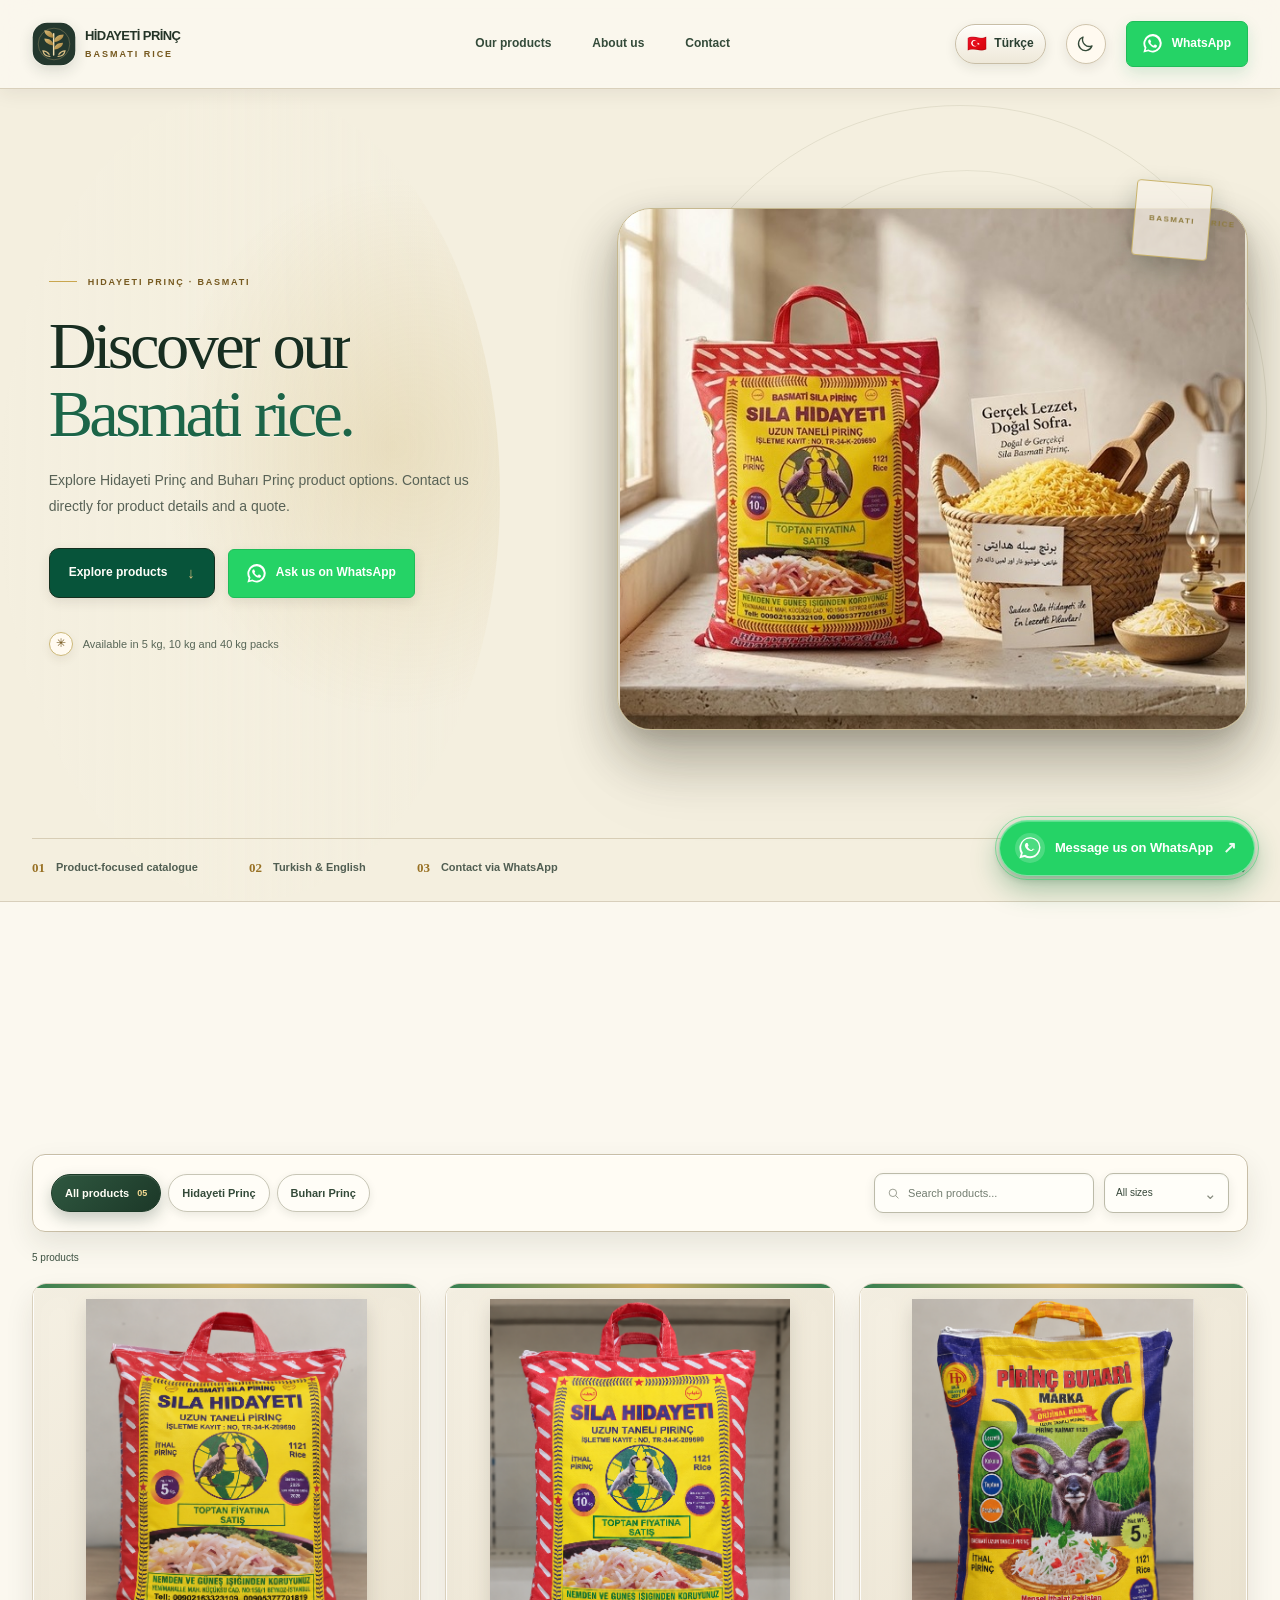
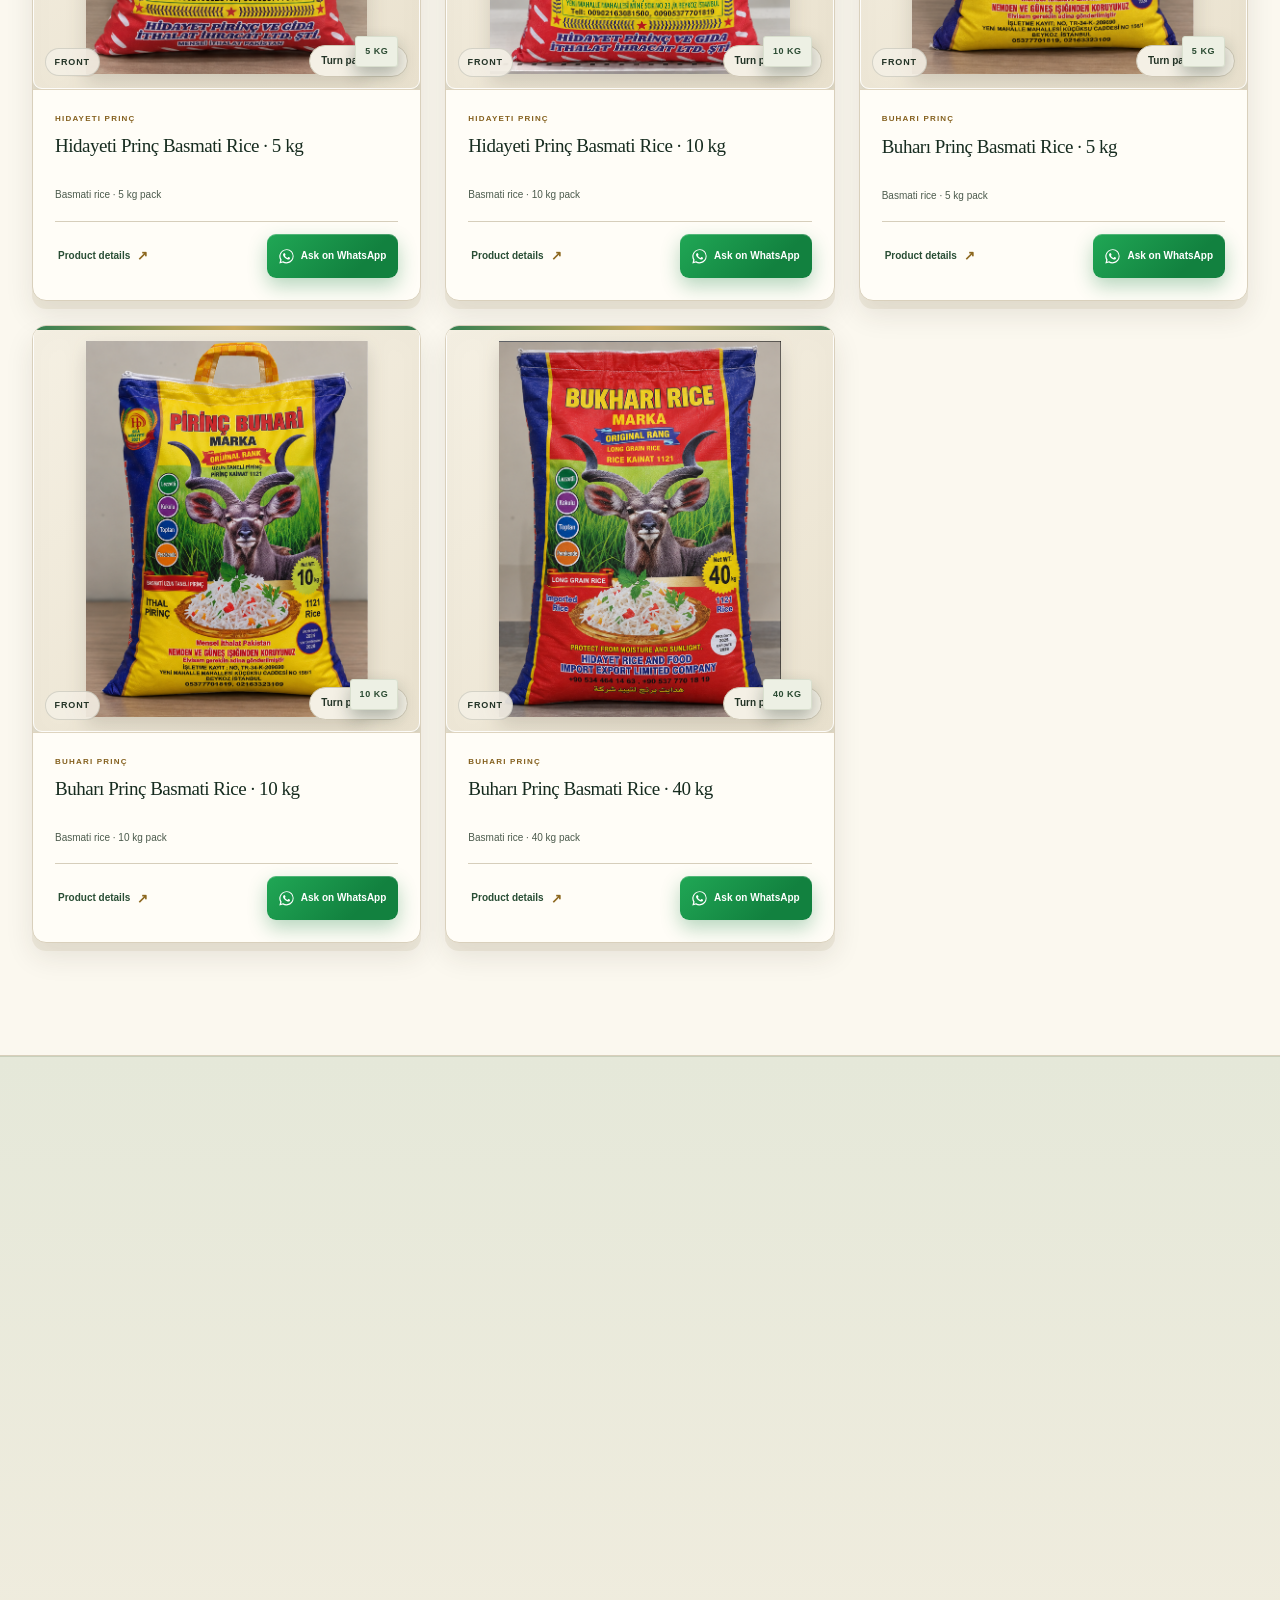
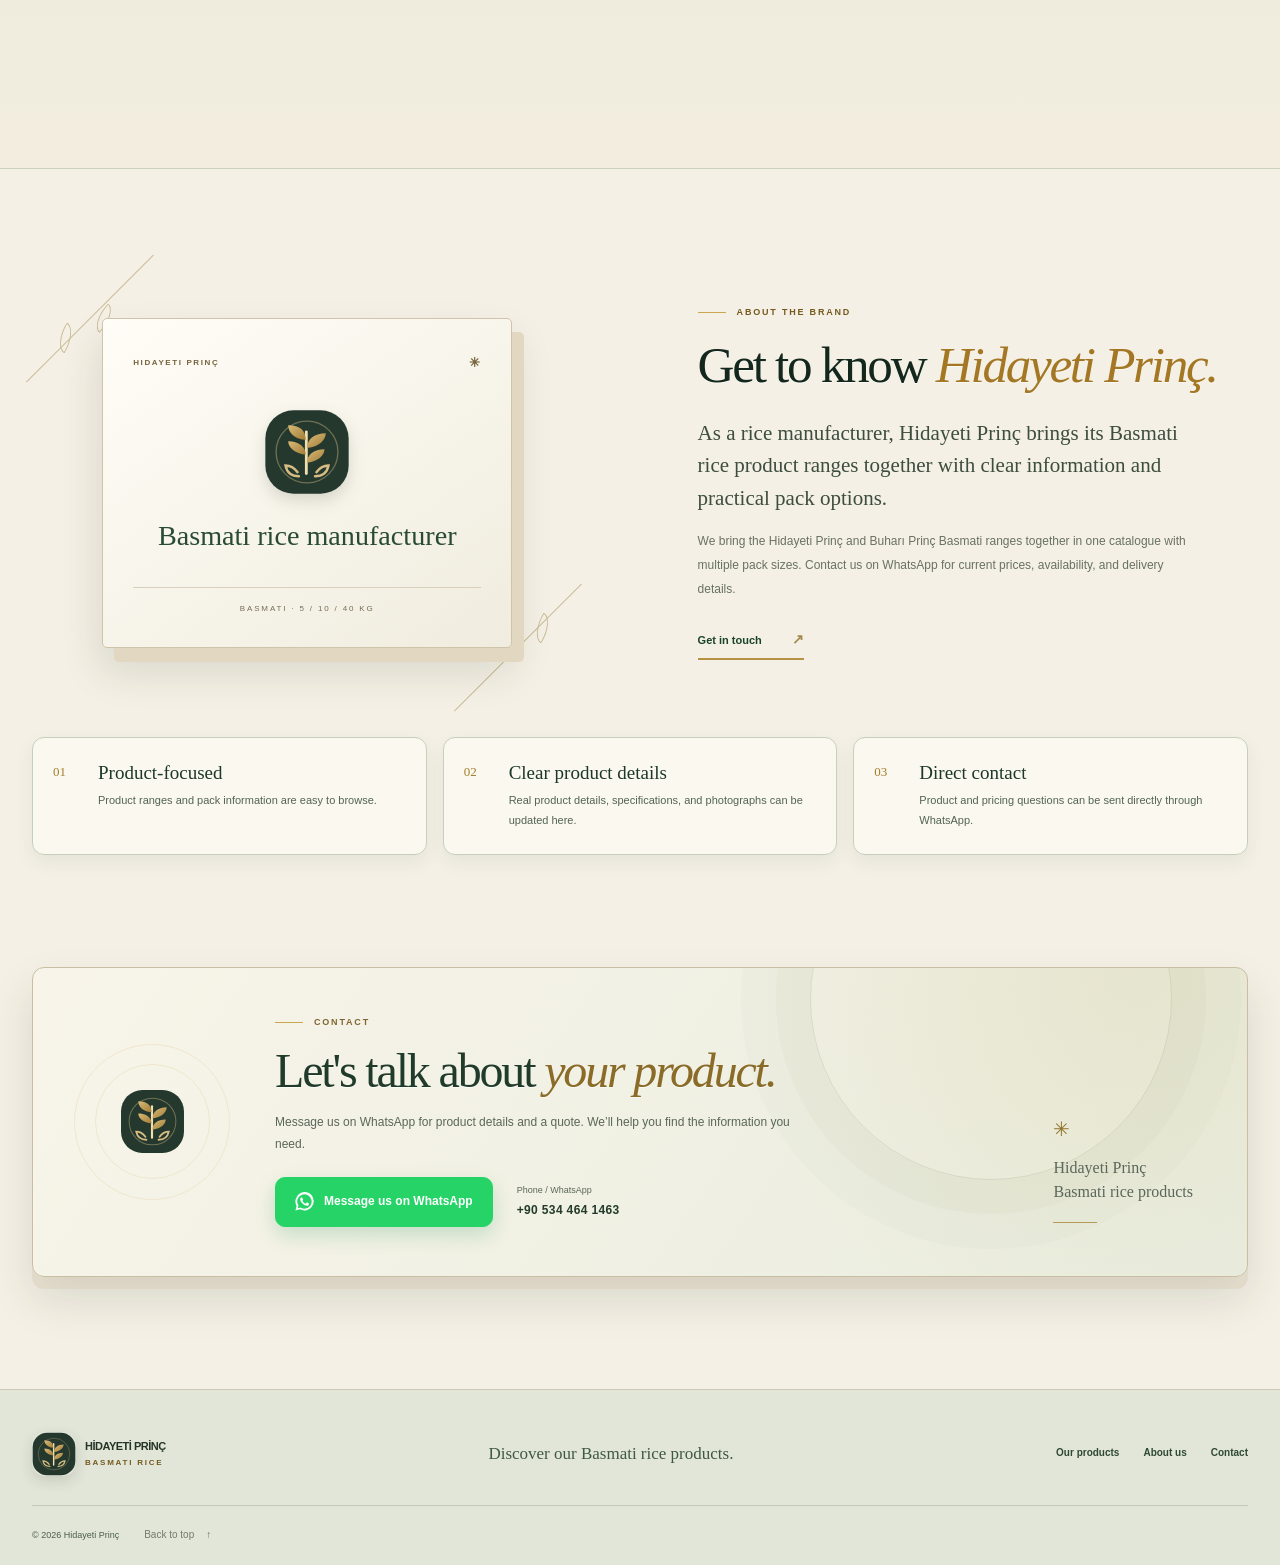
==== commit d3d09ac7: "done" ====
--- a/en/index.html
+++ b/en/index.html
@@ -21,7 +21,7 @@
       root.style.colorScheme = theme;
     }());
   </script>
-  <meta name="description" content="Explore Hidayeti Prinç Basmati rice products. Contact us on WhatsApp for information and quotes on 5 kg, 10 kg, 20 kg and 40 kg packs.">
+  <meta name="description" content="Explore Hidayeti Prinç Basmati rice products. Contact us on WhatsApp for information and quotes on 5 kg, 10 kg and 40 kg packs.">
   <meta name="robots" content="index,follow">
   <title>Hidayeti Prinç | Basmati Rice Products</title>
   <link rel="icon" type="image/svg+xml" href="../assets/logo.svg">
@@ -81,7 +81,7 @@
             <a href="#products" class="button button-dark" data-i18n="heroPrimary">Ürünleri keşfet <span aria-hidden="true">↓</span></a>
             <a class="button button-quiet general-whatsapp" href="https://wa.me/905344641463?text=Merhaba%2C%20Hidayeti%20Prin%C3%A7%20Basmati%20pirin%C3%A7%20%C3%BCr%C3%BCnleri%20hakk%C4%B1nda%20bilgi%20almak%20istiyorum." target="_blank" rel="noopener noreferrer" data-i18n="heroSecondary"><span class="wa-dot" aria-hidden="true">◉</span> WhatsApp'tan bilgi al</a>
           </div>
-          <div class="hero-footnote"><span class="footnote-mark" aria-hidden="true">✳</span><span data-i18n="heroFootnote">5 kg, 10 kg, 20 kg ve 40 kg paket seçenekleri</span></div>
+          <div class="hero-footnote"><span class="footnote-mark" aria-hidden="true">✳</span><span data-i18n="heroFootnote">5 kg, 10 kg ve 40 kg paket seçenekleri</span></div>
         </div>
         <div class="hero-visual">
           <div class="visual-stamp"><span data-i18n="stampTop">BASMATİ</span><span class="stamp-divider"></span><span data-i18n="stampBottom">PİRİNÇ</span></div>
@@ -108,16 +108,16 @@
 
         <div class="catalog-tools">
           <div class="family-tabs" role="group" aria-label="Ürün ailesi filtresi">
-            <button class="filter-chip is-active" type="button" data-family="all" data-i18n="filterAll" aria-pressed="true">Tüm ürünler <span class="chip-count" id="allCount">08</span></button>
+            <button class="filter-chip is-active" type="button" data-family="all" data-i18n="filterAll" aria-pressed="true">Tüm ürünler <span class="chip-count" id="allCount">05</span></button>
             <button class="filter-chip" type="button" data-family="hidayeti" data-i18n="filterHidayeti" aria-pressed="false">Hidayeti Prinç</button>
             <button class="filter-chip" type="button" data-family="buhari" data-i18n="filterBuhari" aria-pressed="false">Buharı Prinç</button>
           </div>
           <div class="catalog-controls">
             <label class="search-control"><span class="sr-only" data-i18n="searchLabel">Ürün ara</span><svg viewBox="0 0 24 24" aria-hidden="true"><circle cx="10.8" cy="10.8" r="6.8"></circle><path d="m16 16 5 5"></path></svg><input type="search" id="productSearch" data-placeholder-tr="Ürün ara..." data-placeholder-en="Search products..." placeholder="Ürün ara..." autocomplete="off"></label>
-            <label class="select-control"><span class="sr-only" data-i18n="sizeLabel">Paket boyutu</span><select id="weightFilter" aria-label="Paket boyutu"><option value="all" data-i18n="sizeAll">Tüm boyutlar</option><option value="5 kg">5 kg</option><option value="10 kg">10 kg</option><option value="20 kg">20 kg</option><option value="40 kg">40 kg</option></select><span aria-hidden="true">⌄</span></label>
-          </div>
-        </div>
-        <div class="catalog-status"><span id="resultsCount">8 ürün</span></div>
+            <label class="select-control"><span class="sr-only" data-i18n="sizeLabel">Paket boyutu</span><select id="weightFilter" aria-label="Paket boyutu"><option value="all" data-i18n="sizeAll">Tüm boyutlar</option><option value="5 kg">5 kg</option><option value="10 kg">10 kg</option><option value="40 kg">40 kg</option></select><span aria-hidden="true">⌄</span></label>
+          </div>
+        </div>
+        <div class="catalog-status"><span id="resultsCount">5 ürün</span></div>
         <div class="product-grid" id="productGrid" aria-live="polite"></div>
         <div class="empty-state" id="emptyState" hidden>
           <span class="empty-icon" aria-hidden="true">⌕</span>
@@ -240,5 +240,6 @@
   </script>
   <script src="../data/products.js"></script>
   <script src="../app.js"></script>
+  <script src="../motion.js"></script>
 </body>
 </html>
--- a/styles.css
+++ b/styles.css
@@ -1893,3 +1893,87 @@
   .header-actions .language-switch { max-width: 78px; overflow: hidden; }
   .header-actions .language-switch #languageLabel { font-size: 9px; }
 }
+
+/* Catalogue refinement: give each package space and keep the full artwork visible. */
+.product-grid { grid-template-columns: repeat(3, minmax(0, 1fr)); gap: 24px; }
+.product-image-wrap .package-face .product-image { object-fit: contain; padding: 14px; }
+.product-info { padding: 22px; }
+.product-info h3 { line-height: 1.35; }
+.product-card-actions { flex-wrap: wrap; gap: 12px; }
+.product-details, .product-wa { min-height: 44px; display: inline-flex; align-items: center; }
+button:focus-visible, a:focus-visible, input:focus-visible, select:focus-visible, .package-flip:focus-visible {
+  outline: 3px solid var(--gold); outline-offset: 4px;
+}
+#productGrid[hidden] { display: none; }
+@media (max-width: 980px) { .product-grid { grid-template-columns: repeat(2, minmax(0, 1fr)); gap: 18px; } }
+@media (max-width: 560px) {
+  .product-grid { grid-template-columns: 1fr; gap: 24px; }
+  .product-image-wrap { aspect-ratio: 1 / 1; }
+  .product-info { padding: 20px; }
+  .product-card-actions { flex-direction: row; justify-content: space-between; }
+  .catalog-controls { width: 100%; }
+  .search-control { min-width: 0; flex: 1; }
+}
+@media (prefers-reduced-motion: no-preference) {
+  .product-card { animation: catalogue-enter .38s var(--ease) both; animation-delay: calc(var(--card-order, 0) * 45ms); }
+  .product-dialog[open] { animation: detail-enter .24s var(--ease); }
+  .product-dialog[open]::backdrop { animation: backdrop-enter .24s ease; }
+  @keyframes catalogue-enter { from { opacity: 0; translate: 0 12px; } to { opacity: 1; translate: 0 0; } }
+  @keyframes detail-enter { from { opacity: 0; translate: 0 12px; scale: .98; } to { opacity: 1; translate: 0 0; scale: 1; } }
+  @keyframes backdrop-enter { from { opacity: 0; } to { opacity: 1; } }
+}
+
+/* Art-directed motion: one entrance sequence, then feedback to the visitor. */
+.package-flip:hover .package-flip-inner,
+.package-flip:focus-visible .package-flip-inner { transform: none; }
+.package-flip.is-flipped .package-flip-inner { transform: rotateY(180deg); }
+@media (prefers-reduced-motion: no-preference) {
+  .motion-studio .hero-copy h1, .motion-studio .hero-visual,
+  .motion-studio .product-card { animation: none; }
+  .motion-studio .word-mask { display: inline-block; overflow: clip; vertical-align: bottom; padding-bottom: .12em; margin-bottom: -.12em; }
+  .motion-studio .word-mask > span { display: inline-block; transform-origin: left bottom; }
+  .motion-studio .hero-copy > .eyebrow { animation: hidayetiFadeUp .9s .1s both; }
+  .motion-studio .hero-description { animation: hidayetiFadeUp .9s .65s both; }
+  .motion-studio .hero-actions { animation: hidayetiFadeUp .9s .8s both; }
+  .motion-studio .hero-footnote { animation: hidayetiFadeUp .9s .95s both; }
+  .motion-studio .hero-bottom { animation: hidayetiFadeUp .9s 1.05s both; }
+  .motion-studio .hero-image {
+    transform: perspective(1100px) rotateX(calc(var(--pointer-y, 0) * -5deg)) rotateY(calc(var(--pointer-x, 0) * 7deg)) translate3d(calc(var(--pointer-x, 0) * 14px), calc(var(--pointer-y, 0) * 10px), 0);
+    transition: transform 650ms cubic-bezier(.16,1,.3,1);
+  }
+  .motion-studio .product-image-wrap { perspective: 1100px; }
+  .motion-studio .package-flip {
+    transform: rotateX(calc(var(--pointer-y, 0) * -7deg)) rotateY(calc(var(--pointer-x, 0) * 9deg));
+    transition: transform 550ms cubic-bezier(.16,1,.3,1);
+  }
+  .motion-studio .package-flip-inner { transition: transform 950ms cubic-bezier(.22,1,.36,1); }
+  .motion-studio .product-card { transition-delay: 0s; }
+  .motion-studio .product-card:hover { transform: translateY(-7px); }
+  .motion-studio .floating-whatsapp::before { animation: none; }
+  .motion-studio .hero-orb { animation: none; }
+  .motion-studio .product-dialog[open] { animation: studio-dialog 520ms cubic-bezier(.16,1,.3,1); }
+  .motion-studio .product-dialog[open] .dialog-copy { animation: hidayetiFadeUp 650ms 100ms both; }
+  @keyframes studio-dialog { from { opacity:0; transform:translateY(38px) scale(.94); } to { opacity:1; transform:translateY(0) scale(1); } }
+}
+
+/* The reverse side is a deliberate action, with a hint that stays still as it turns. */
+.flip-hint { position: absolute; right: 12px; bottom: 12px; z-index: 3; padding: 7px 11px; border-radius: 999px; background: var(--paper); color: var(--ink); border: 1px solid var(--line); font-size: 10px; font-weight: 600; pointer-events: none; }
+.reading-progress { position: fixed; top: 0; left: 0; right: 0; height: 3px; z-index: 100; background: var(--gold); transform: scaleX(0); transform-origin: left; pointer-events: none; }
+@media (prefers-reduced-motion: no-preference) {
+  .motion-studio .floating-whatsapp { animation: none; }
+  .motion-studio.has-scroll-reveal .section-heading.reveal-on-scroll {
+    clip-path: inset(0 0 100% 0);
+    transform: translateY(16px);
+    transition: clip-path 1s cubic-bezier(.16,1,.3,1), opacity .8s ease, transform 1s cubic-bezier(.16,1,.3,1);
+  }
+  .motion-studio.has-scroll-reveal .section-heading.reveal-on-scroll.is-visible { clip-path: inset(0); transform: none; }
+  .motion-studio.has-scroll-reveal .brand-visual.reveal-on-scroll { transform: translateX(-35px) rotate(-2deg); transition-duration: 1s; }
+  .motion-studio.has-scroll-reveal .brand-visual.reveal-on-scroll.is-visible { transform: none; }
+  .motion-studio .hero-actions .button { transition: transform .35s cubic-bezier(.16,1,.3,1), box-shadow .35s ease, background .25s ease; }
+  .motion-studio .button:active { transform: translateY(1px) scale(.97); }
+}
+@media (prefers-reduced-motion: reduce) {
+  .reading-progress { display: none; }
+  .word-mask { overflow: visible !important; }
+  .word-mask > span { transform: none !important; }
+}
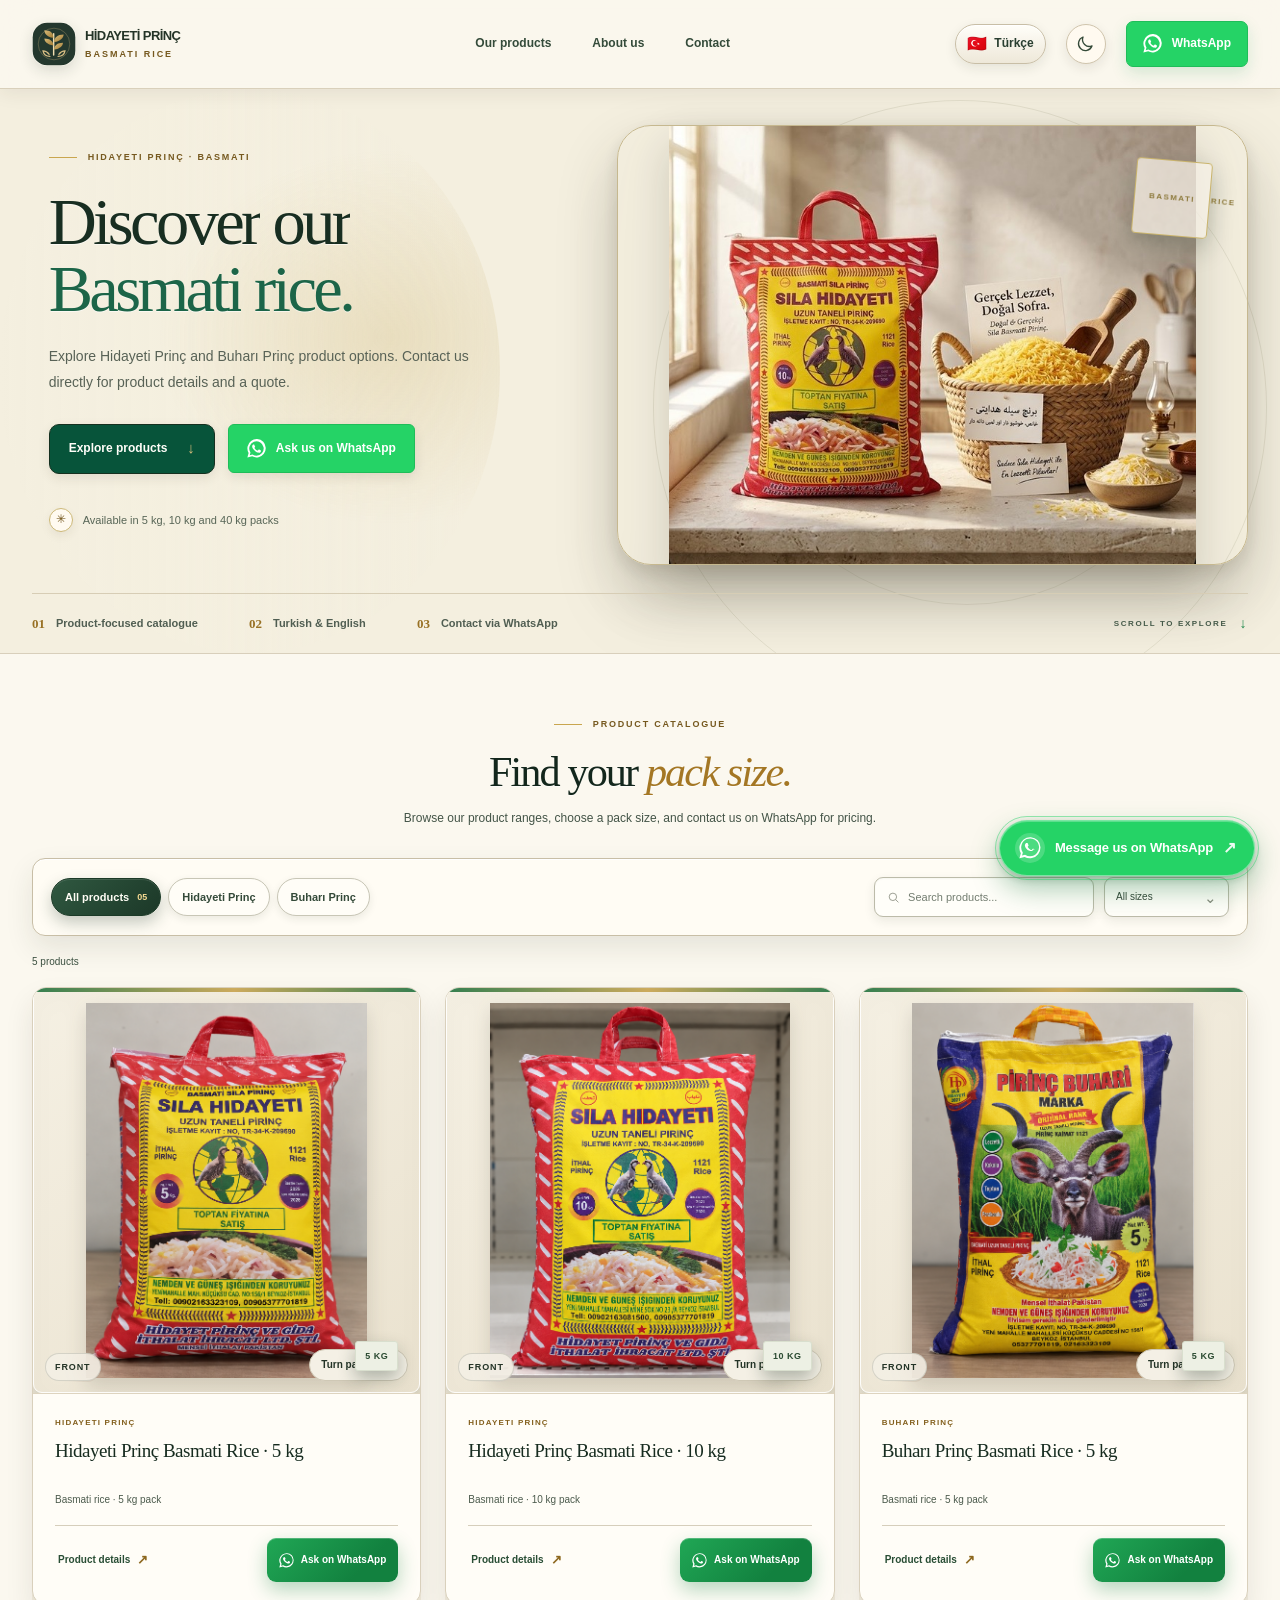
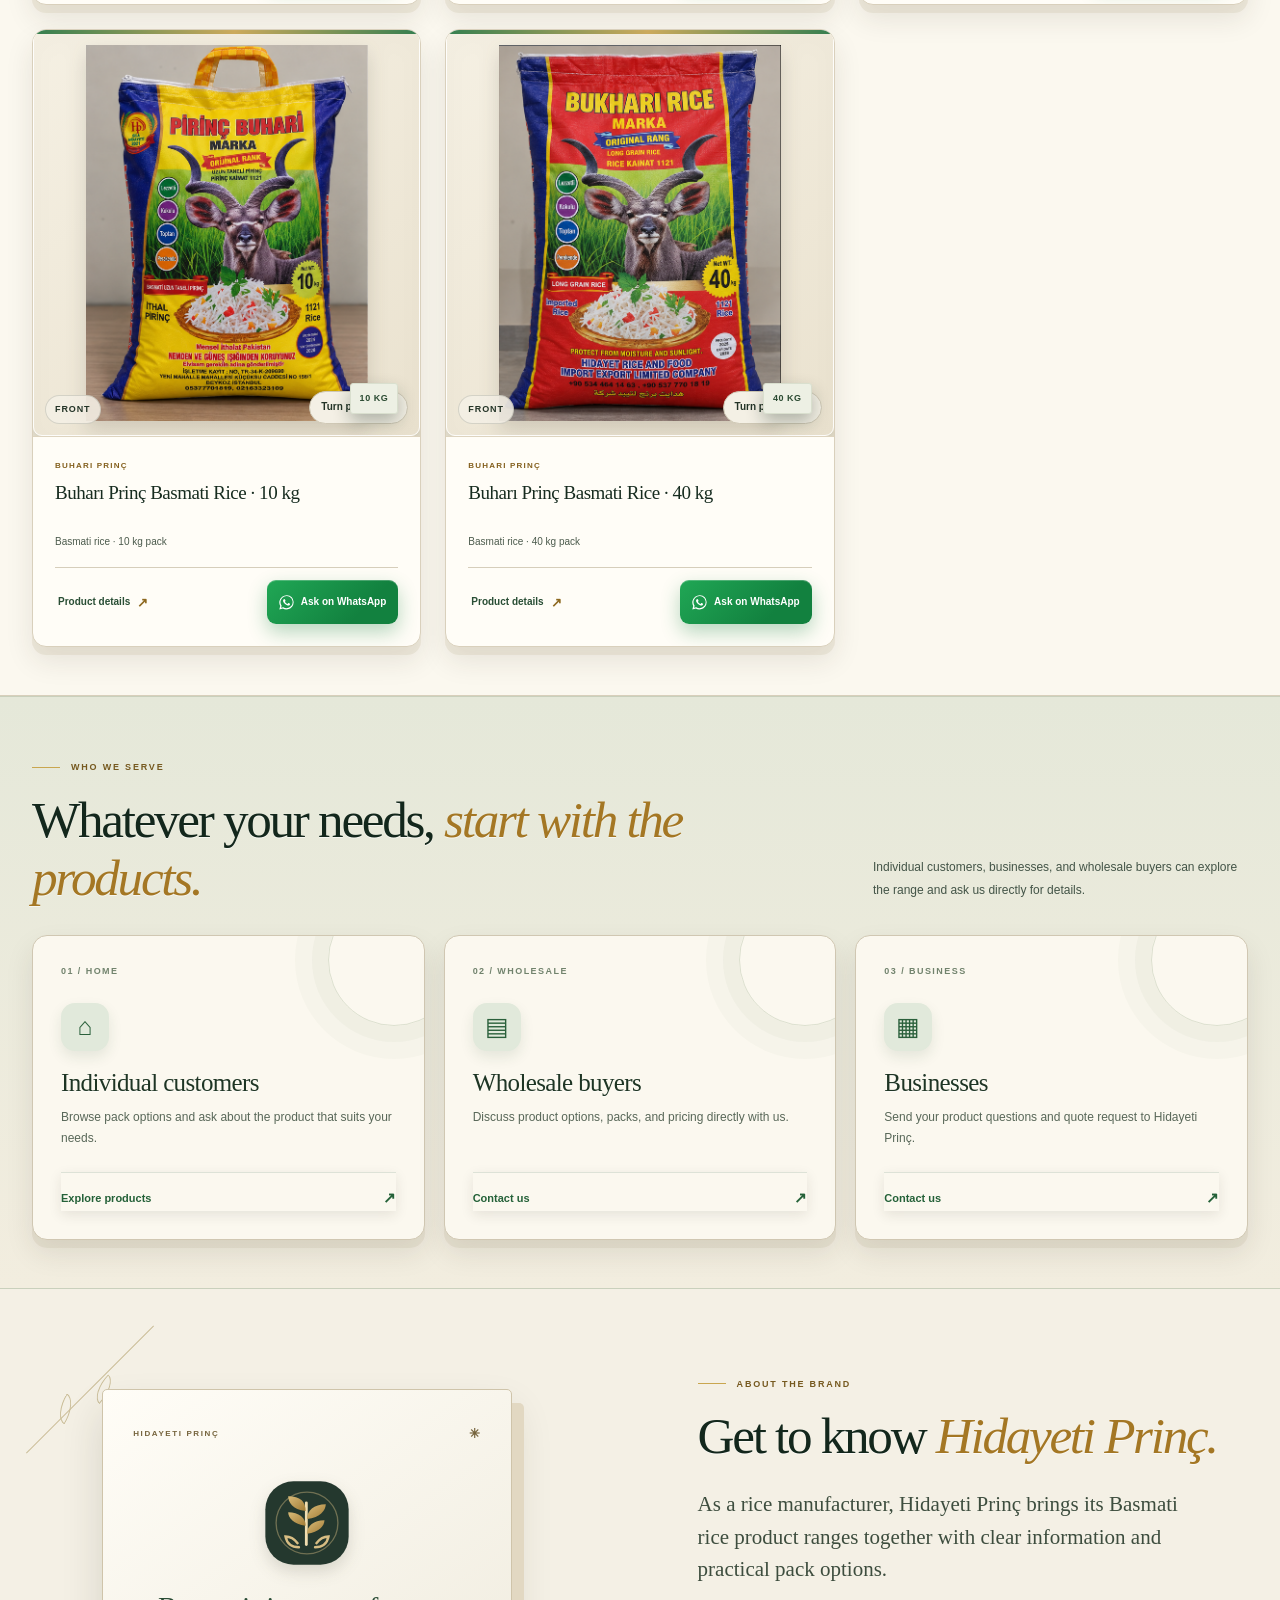
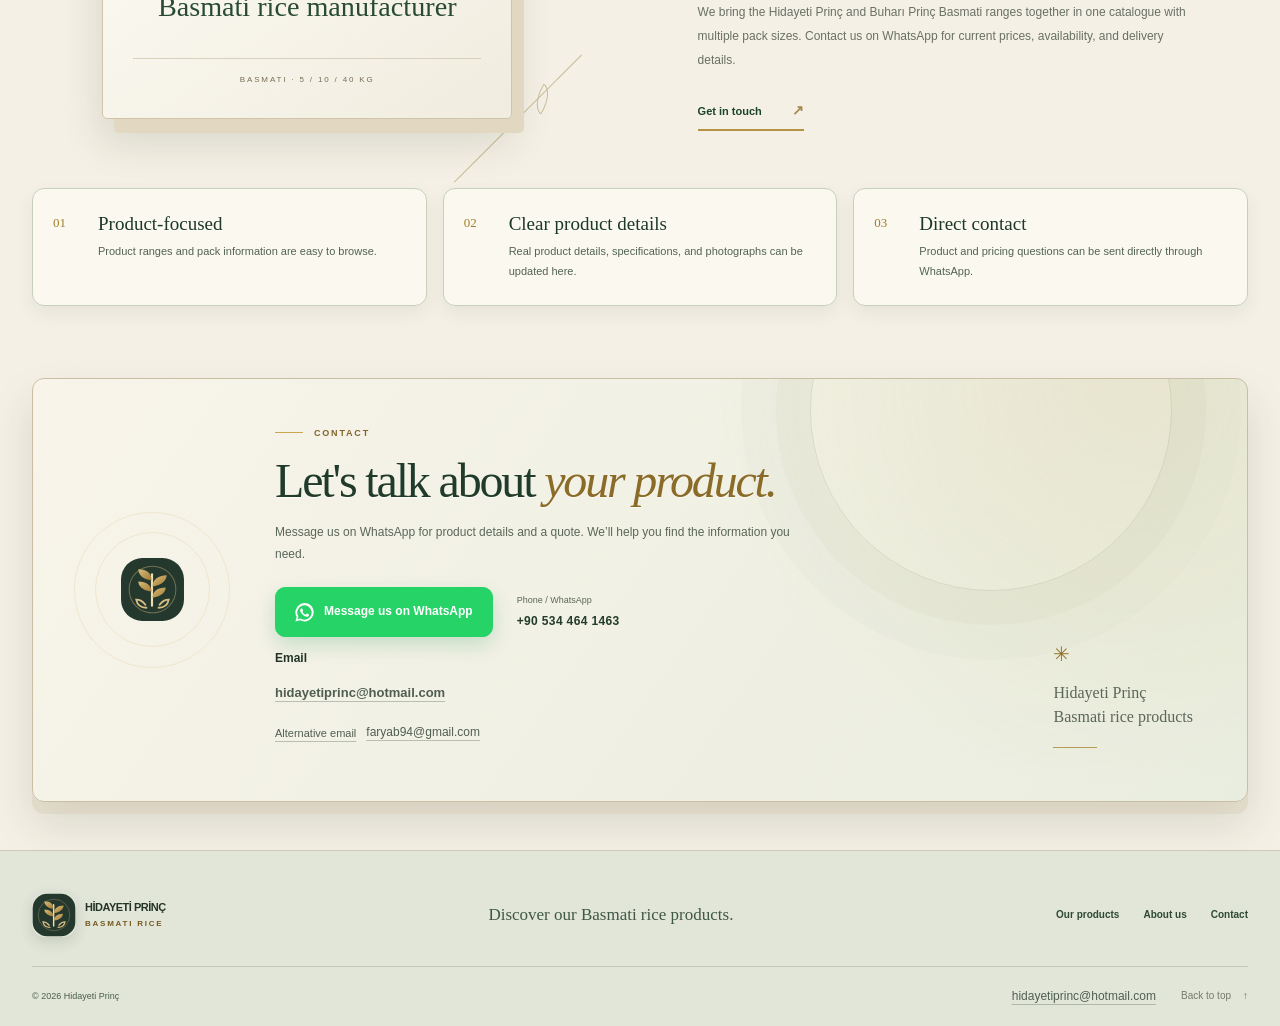
==== commit 496bf93d: "Add contact emails and animated menu; fix section visibility and spacing" ====
--- a/en/index.html
+++ b/en/index.html
@@ -206,6 +206,11 @@
             <a class="button button-cream general-whatsapp" href="https://wa.me/905344641463?text=Merhaba%2C%20Hidayeti%20Prin%C3%A7%20hakk%C4%B1nda%20bilgi%20almak%20istiyorum." target="_blank" rel="noopener noreferrer" data-i18n="contactWhatsapp">WhatsApp'tan yazın <span aria-hidden="true">↗</span></a>
             <a class="contact-phone" href="tel:+905344641463"><span data-i18n="phoneLabel">Telefon / WhatsApp</span><strong>+90 534 464 1463</strong></a>
           </div>
+          <div class="contact-emails">
+            <p class="contact-emails-label" data-i18n="emailLabel">E-posta</p>
+            <a class="contact-email" href="mailto:hidayetiprinc@hotmail.com">hidayetiprinc@hotmail.com</a>
+            <a class="contact-email contact-email-secondary" href="mailto:faryab94@gmail.com"><span data-i18n="secondaryEmailLabel">Alternatif e-posta</span><span>faryab94@gmail.com</span></a>
+          </div>
         </div>
         <div class="contact-side-note"><span class="side-note-mark">✳</span><p data-i18n="contactSideNote">Hidayeti Prinç<br> Basmati pirinç ürünleri</p><span class="side-note-rule"></span></div>
       </div>
@@ -218,7 +223,7 @@
       <p data-i18n="footerLine">Basmati pirinç ürünlerini keşfedin.</p>
       <div class="footer-nav"><a href="#products" data-i18n="navProducts">Ürünlerimiz</a><a href="#about" data-i18n="navAbout">Hakkımızda</a><a href="#contact" data-i18n="navContact">İletişim</a></div>
     </div>
-    <div class="wrap footer-bottom"><span>© <span id="currentYear"></span> Hidayeti Prinç</span><a href="#top" class="back-top"><span data-i18n="backTop">Yukarı dön</span> ↑</a></div>
+    <div class="wrap footer-bottom"><span>© <span id="currentYear"></span> Hidayeti Prinç</span><a class="footer-email" href="mailto:hidayetiprinc@hotmail.com">hidayetiprinc@hotmail.com</a><a href="#top" class="back-top"><span data-i18n="backTop">Yukarı dön</span> ↑</a></div>
   </footer>
 
   <a class="floating-whatsapp general-whatsapp" href="https://wa.me/905344641463" target="_blank" rel="noopener noreferrer" aria-label="Contact Hidayeti Prinç on WhatsApp">
--- a/styles.css
+++ b/styles.css
@@ -645,9 +645,8 @@
 .product-card:nth-child(3) { animation-delay: .1s; }
 .product-card:nth-child(4) { animation-delay: .15s; }
 html.has-scroll-reveal .reveal-on-scroll {
-  opacity: 0;
-  transform: translateY(18px);
-  transition: opacity .65s var(--ease), transform .65s var(--ease);
+  opacity: 1;
+  transform: none;
 }
 html.has-scroll-reveal .reveal-on-scroll.is-visible { opacity: 1; transform: translateY(0); }
 
@@ -1698,7 +1697,8 @@
   .hero-visual { animation: hidayetiImageSettle .95s .24s both; }
   .hero-image { animation: none; }
   .hero-bottom { animation: hidayetiFadeUp .7s .58s both; }
-  html.has-scroll-reveal .reveal-on-scroll { transform: translateY(24px); transition: opacity .72s cubic-bezier(.2,.7,.2,1), transform .72s cubic-bezier(.2,.7,.2,1); }
+  html.has-scroll-reveal .reveal-on-scroll.is-visible { animation: section-arrive .65s cubic-bezier(.2,.7,.2,1); }
+  @keyframes section-arrive { from { transform: translateY(16px); } to { transform: none; } }
   .product-card { animation: none; }
   .product-card:nth-child(1) { transition-delay: .02s; }
   .product-card:nth-child(2) { transition-delay: .08s; }
@@ -1962,12 +1962,12 @@
 @media (prefers-reduced-motion: no-preference) {
   .motion-studio .floating-whatsapp { animation: none; }
   .motion-studio.has-scroll-reveal .section-heading.reveal-on-scroll {
-    clip-path: inset(0 0 100% 0);
-    transform: translateY(16px);
-    transition: clip-path 1s cubic-bezier(.16,1,.3,1), opacity .8s ease, transform 1s cubic-bezier(.16,1,.3,1);
+    /* Keep the target's full area observable until it enters the viewport. */
+    clip-path: none;
+    transform: none;
   }
-  .motion-studio.has-scroll-reveal .section-heading.reveal-on-scroll.is-visible { clip-path: inset(0); transform: none; }
-  .motion-studio.has-scroll-reveal .brand-visual.reveal-on-scroll { transform: translateX(-35px) rotate(-2deg); transition-duration: 1s; }
+  .motion-studio.has-scroll-reveal .section-heading.reveal-on-scroll.is-visible { transform: none; animation: section-arrive .65s cubic-bezier(.16,1,.3,1); }
+  .motion-studio.has-scroll-reveal .brand-visual.reveal-on-scroll { transform: none; }
   .motion-studio.has-scroll-reveal .brand-visual.reveal-on-scroll.is-visible { transform: none; }
   .motion-studio .hero-actions .button { transition: transform .35s cubic-bezier(.16,1,.3,1), box-shadow .35s ease, background .25s ease; }
   .motion-studio .button:active { transform: translateY(1px) scale(.97); }
@@ -1977,3 +1977,140 @@
   .word-mask { overflow: visible !important; }
   .word-mask > span { transform: none !important; }
 }
+
+/* Mobile layout: compact catalogue rows, readable controls and content-sized sections. */
+@media (max-width: 760px) {
+  html { scroll-padding-top: 76px; }
+  .wrap, .hero-grid, .hero-bottom { width: calc(100% - 32px); }
+  .header-inner { min-height: 64px; gap: 10px; }
+  .brand { gap: 8px; min-width: 0; }
+  .brand > img { width: 34px; height: 34px; }
+  .brand-copy strong { font-size: 11px; letter-spacing: .02em; }
+  .brand-copy small { font-size: 7px; letter-spacing: .12em; }
+  .header-actions { gap: 6px; }
+  .header-actions .language-switch { min-height: 40px; font-size: 11px !important; }
+  .header-actions .theme-toggle, .mobile-menu-toggle { width: 40px; height: 40px; flex: 0 0 40px; }
+  .hero-section { min-height: 0; }
+  .hero-grid { flex: none; gap: 18px; padding: 24px 0 28px; }
+  .hero-copy { padding: 0; max-width: none; }
+  .hero-copy h1 { font-size: clamp(34px, 9vw, 48px); margin: 12px 0; line-height: 1.08; }
+  .hero-description { font-size: 14px; line-height: 1.65; margin: 0 0 16px; }
+  .hero-actions { display: grid; grid-template-columns: 1fr; gap: 8px; }
+  .hero-actions .button { min-height: 44px; font-size: 13px; width: 100%; justify-content: center; }
+  .hero-footnote { margin-top: 12px; }
+  .hero-visual { flex: none; height: auto; min-height: 0; aspect-ratio: auto; margin: 0; }
+  .hero-image { width: 100%; height: auto; max-height: 240px; object-fit: contain; box-shadow: none; }
+  .hero-bottom { display: none; }
+  .section-pad, .products-section.section-pad, .audience-section.section-pad, .brand-section.section-pad { padding: 32px 0; }
+  .section-heading { display: grid; gap: 10px; margin-bottom: 18px; text-align: left; }
+  .section-heading h2, .brand-copy-main h2 { margin: 8px 0 0; font-size: 30px; line-height: 1.16; }
+  .section-heading > p { margin: 0; max-width: none; font-size: 13px; line-height: 1.65; }
+  .catalog-tools { display: grid; gap: 12px; padding: 12px; margin-bottom: 12px; }
+  .family-tabs { display: flex; flex-wrap: wrap; gap: 6px; }
+  .filter-chip { min-height: 40px; padding: 8px 10px; font-size: 11px; }
+  .catalog-controls { display: grid; grid-template-columns: minmax(0, 1fr) 120px; width: 100%; gap: 8px; }
+  .search-control, .select-control { width: 100%; min-width: 0; height: 44px; }
+  .search-control input, .select-control select { font-size: 16px; }
+  .catalog-status { margin-bottom: 12px; }
+  .product-grid { grid-template-columns: minmax(0, 1fr); gap: 12px; }
+  .product-card { display: grid; grid-template-columns: minmax(100px, 34%) minmax(0, 1fr); border-radius: 12px; }
+  .product-image-wrap { height: 100%; min-height: 225px; aspect-ratio: auto; padding: 0; border: 0; border-right: 1px solid var(--line); }
+  .product-image-wrap .package-face .product-image { padding: 5px; object-fit: contain; }
+  .product-info { padding: 14px; min-width: 0; }
+  .product-family { font-size: 8px; letter-spacing: .06em; margin-bottom: 6px; }
+  .product-info h3 { min-height: 0; margin: 0 0 6px; font-size: 18px; line-height: 1.25; }
+  .product-description { min-height: 0; margin: 0 0 10px; font-size: 12px; line-height: 1.5; }
+  .product-card-actions { display: grid; grid-template-columns: minmax(0, 1fr); gap: 6px; margin-top: auto; padding-top: 8px; }
+  .product-details, .product-wa { width: 100%; min-width: 0; min-height: 40px; justify-content: center; padding: 7px; font-size: 11px; text-align: center; }
+  .product-weight { top: 8px; left: 8px; right: auto; bottom: auto; font-size: 9px; padding: 5px 7px; }
+  .face-label { bottom: 9px; left: 5px; font-size: 7px; padding: 5px; }
+  .flip-hint { right: 5px; bottom: 5px; max-width: none; width: 30px; height: 30px; padding: 0; display: grid; place-items: center; font-size: 0; }
+  .flip-hint::after { content: "↻"; font-size: 20px; line-height: 1; }
+  .catalog-bottom-note { margin-top: 16px; }
+  .audience-grid { grid-template-columns: minmax(0, 1fr); gap: 12px; }
+  .audience-card { min-height: 0; padding: 18px; display: grid; grid-template-columns: 36px minmax(0, 1fr); column-gap: 12px; }
+  .audience-card::before, .audience-card::after, .audience-number { display: none; }
+  .audience-icon { grid-column: 1; grid-row: 1 / 4; width: 36px; height: 40px; margin: 0; font-size: 22px; }
+  .audience-card h3 { grid-column: 2; font-size: 21px; margin: 0; }
+  .audience-card p { grid-column: 2; margin: 6px 0 0; font-size: 13px; line-height: 1.6; }
+  .audience-link { grid-column: 2; margin-top: 8px; padding: 0; min-height: 36px; font-size: 12px; }
+  .brand-grid { gap: 22px; }
+  .brand-visual { min-height: 0; }
+  .brand-visual-card { width: 100%; min-height: 0; padding: 18px; box-shadow: none; border-radius: 12px; }
+  .brand-card-top { position: static; width: 100%; margin-bottom: 12px; }
+  .brand-visual-card > img { width: 48px; height: 48px; margin-bottom: 8px; }
+  .brand-visual-card > p { font-size: 21px; margin: 0 0 12px; }
+  .brand-card-bottom { position: static; width: 100%; padding-top: 10px; }
+  .decorative-grain { display: none; }
+  .brand-lead { font-size: 16px; line-height: 1.65; margin: 12px 0; }
+  .brand-body { font-size: 13px; line-height: 1.7; margin: 0 0 12px; }
+  .brand-facts { gap: 10px; margin-top: 22px; }
+  .brand-fact { padding: 14px; gap: 10px; }
+  .contact-section { padding: 0 0 28px; }
+  .contact-panel { min-height: 0; padding: 24px 20px; gap: 0; grid-template-columns: minmax(0, 1fr); }
+  .contact-decoration, .contact-side-note { display: none; }
+  .contact-copy h2 { font-size: 32px; margin: 10px 0; }
+  .contact-copy > p { font-size: 13px; margin: 0 0 16px; line-height: 1.65; }
+  .contact-actions { gap: 12px; margin: 0; }
+  .contact-actions .button { width: 100%; min-height: 44px; justify-content: center; }
+  .floating-whatsapp { width: 48px; height: 48px; min-height: 48px; padding: 0; gap: 0; justify-content: center; border-radius: 50%; right: 12px; bottom: calc(12px + env(safe-area-inset-bottom)); }
+  .floating-whatsapp > [data-i18n], .floating-whatsapp > .floating-arrow { display: none; }
+  .floating-whatsapp .floating-wa-icon { width: 28px; height: 28px; }
+  .footer-bottom { padding-bottom: calc(64px + env(safe-area-inset-bottom)); }
+  .product-dialog { width: calc(100% - 24px); max-height: calc(100dvh - 32px); padding: 20px; }
+  .dialog-package-views img { min-height: 0; max-height: 240px; object-fit: contain; }
+}
+@media (max-width: 359px) {
+  .brand-copy small, .language-switch .flag { display: none; }
+  .header-actions .language-switch #languageLabel { font-size: 10px; }
+  .catalog-controls { grid-template-columns: minmax(0, 1fr); }
+  .product-info { padding: 12px; }
+  .product-info h3 { font-size: 16px; }
+}
+
+/* Secondary contact details stay available without competing with WhatsApp. */
+.contact-email, .footer-email { display: inline-flex; align-items: center; min-height: 40px; font-size: 12px; color: var(--muted); text-decoration: underline; text-decoration-color: color-mix(in srgb, currentColor 35%, transparent); text-underline-offset: 4px; overflow-wrap: anywhere; }
+.contact-email { margin-top: 12px; }
+.footer-email { margin-left: auto; }
+.contact-email:hover, .footer-email:hover { color: var(--ink); text-decoration-color: currentColor; }
+html[data-theme="dark"] .contact-email, html[data-theme="dark"] .footer-email { color: #c6d2c1; }
+@media (max-width: 760px) {
+  .mobile-nav { overflow: hidden; }
+  .mobile-menu-toggle { gap: 6px; }
+  .mobile-menu-toggle span { width: 18px; height: 2px; border-radius: 2px; transform-origin: center; }
+  .mobile-menu-toggle[aria-expanded="true"] span:first-child { transform: translateY(4px) rotate(45deg); }
+  .mobile-menu-toggle[aria-expanded="true"] span:last-child { transform: translateY(-4px) rotate(-45deg); }
+  .footer-email { grid-column: 1 / -1; grid-row: 2; margin-left: 0; min-width: 0; }
+  .footer-bottom .back-top { grid-column: 2; grid-row: 1; }
+  .contact-email { margin-top: 8px; }
+}
+@media (prefers-reduced-motion: no-preference) {
+  .mobile-menu-toggle span { transition: transform 320ms cubic-bezier(.22,1,.36,1), width 240ms ease; }
+  .mobile-menu-toggle { transition: background 240ms ease, border-color 240ms ease; }
+  .mobile-menu-toggle[aria-expanded="true"] { background: var(--paper-deep); border-color: var(--gold); }
+}
+@media (prefers-reduced-motion: reduce) { .mobile-menu-toggle span { transition: none; } }
+
+/* The business address leads; the alternative remains easy to find below it. */
+.contact-emails { display: grid; justify-items: start; margin-top: 12px; }
+.contact-emails .contact-email { margin-top: 0; font-weight: 600; }
+.contact-emails .contact-email-secondary { flex-wrap: wrap; gap: 4px 10px; font-weight: 400; }
+.contact-email-secondary > span:first-child { font-size: 11px; text-decoration: none; }
+@media (max-width: 760px) { .contact-emails { margin-top: 8px; } }
+
+/* Match section spacing to the content rather than the desktop viewport height. */
+@media (min-width: 761px) {
+  .hero-section { min-height: 0; }
+  .hero-grid { flex: none; padding-top: 36px; padding-bottom: 28px; }
+  .hero-visual { min-height: 340px; }
+  .hero-image { max-height: 440px; }
+  .hero-bottom { margin-top: 0; padding-top: 18px; padding-bottom: 18px; }
+  .section-pad { padding-block: 64px 48px; }
+  .section-heading { gap: 24px; margin-bottom: 28px; }
+  .brand-facts { margin-top: 32px; }
+  .contact-section { padding-top: 24px; }
+}
+.contact-emails-label { margin: 0 0 4px; font-size: 12px; font-weight: 600; color: var(--ink); }
+html[data-theme="dark"] .contact-emails-label { color: #edf3e7; }
+.contact-emails .contact-email { font-size: 13px; }
+.contact-emails .contact-email-secondary { font-size: 12px; }
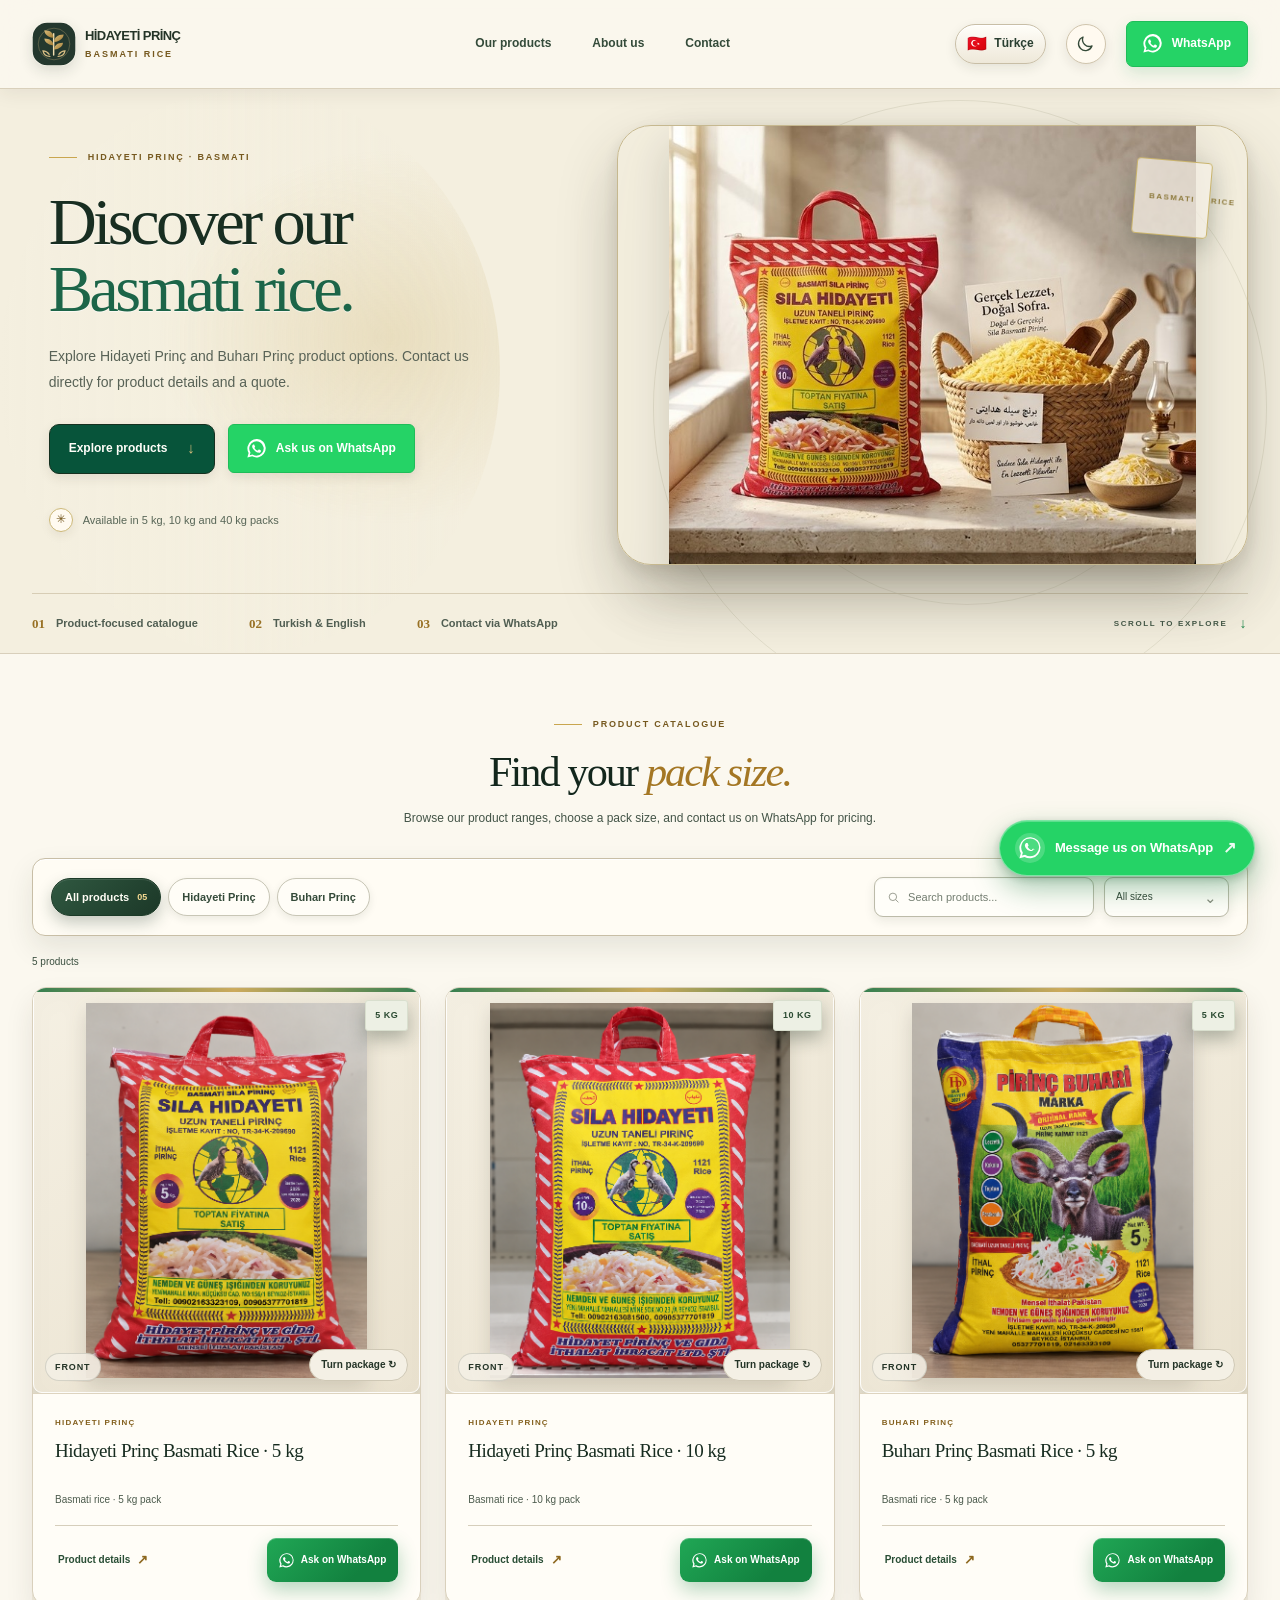
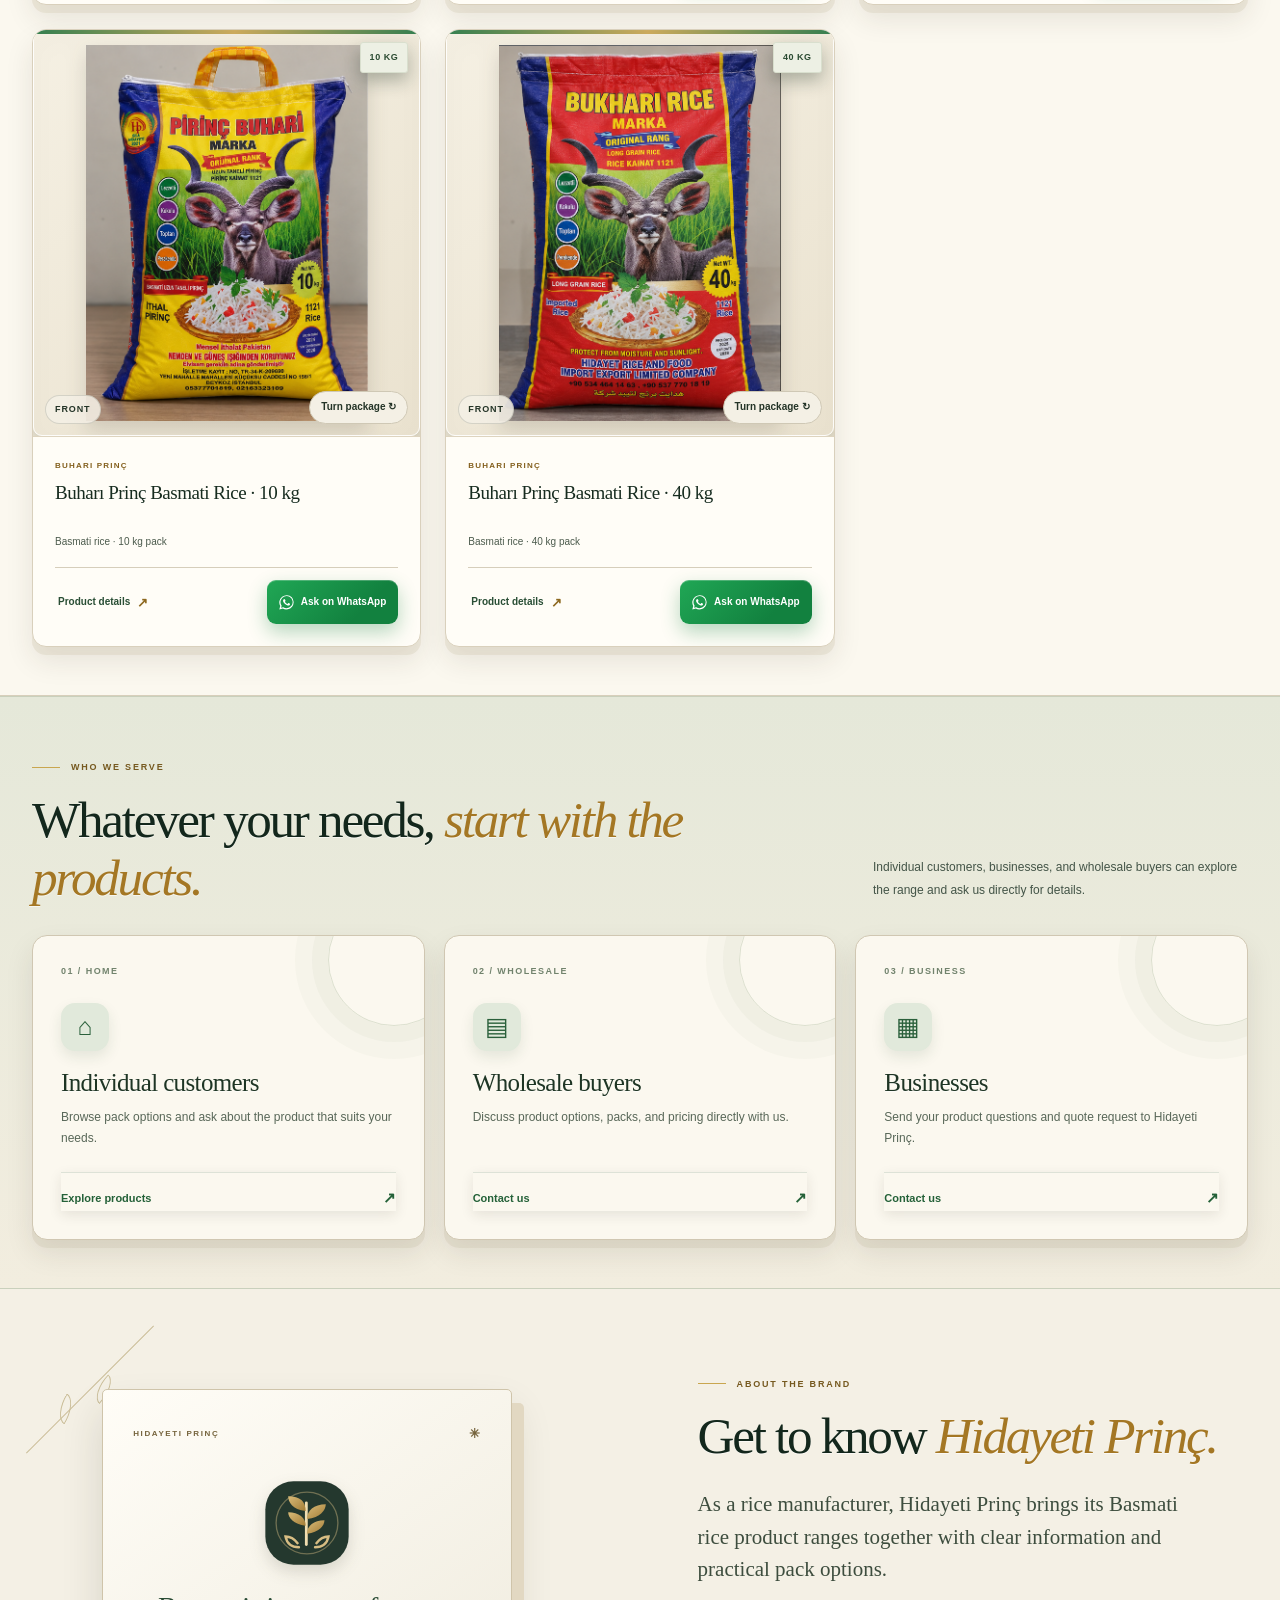
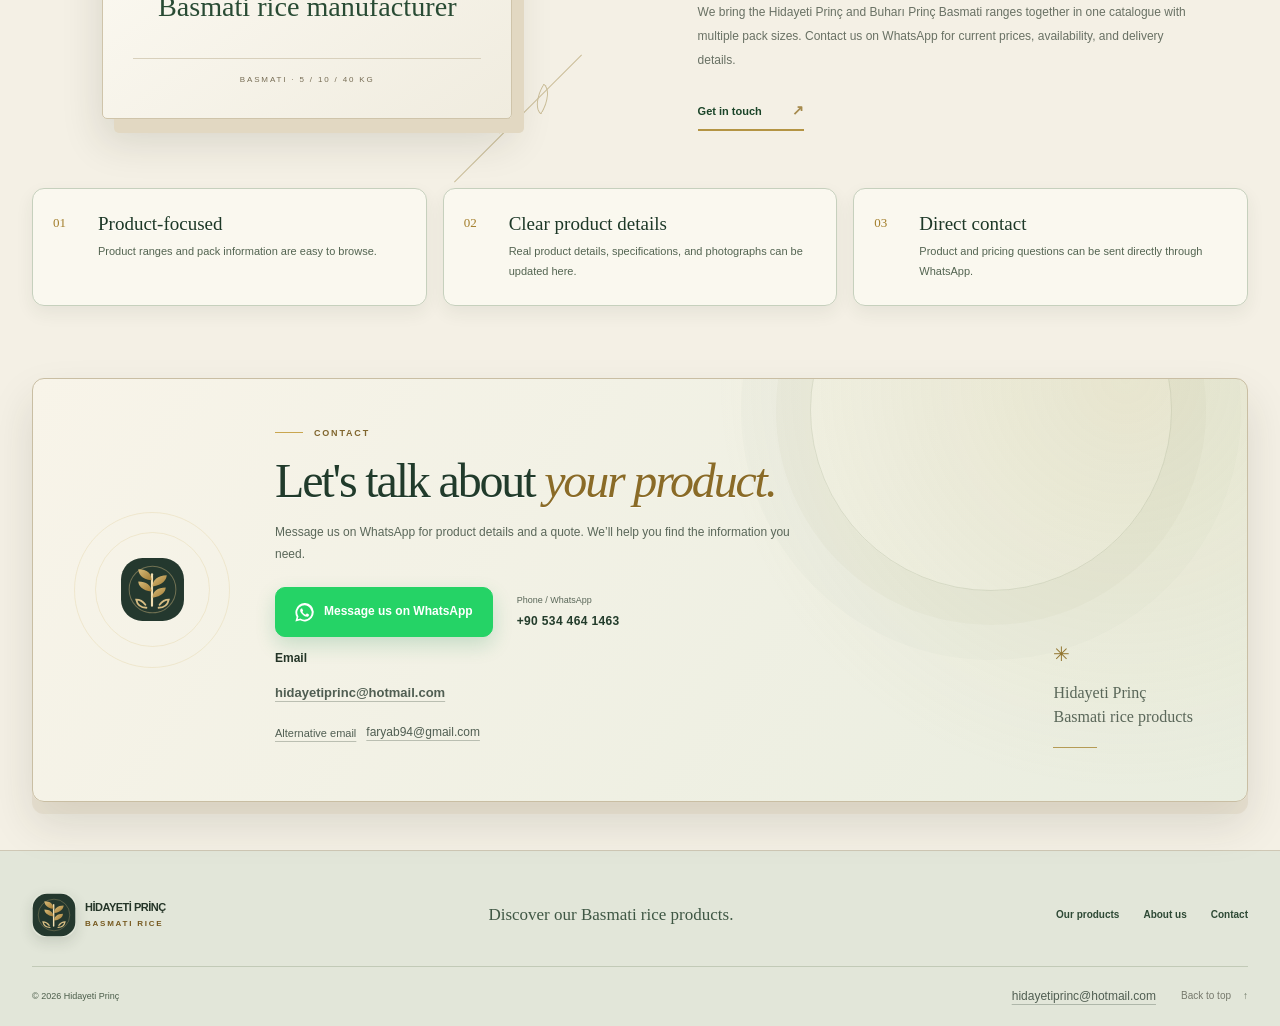
==== commit fc7d9a8d: "Load catalogue photos immediately and prioritize hero image" ====
--- a/en/index.html
+++ b/en/index.html
@@ -85,7 +85,7 @@
         </div>
         <div class="hero-visual">
           <div class="visual-stamp"><span data-i18n="stampTop">BASMATİ</span><span class="stamp-divider"></span><span data-i18n="stampBottom">PİRİNÇ</span></div>
-          <img class="hero-image" src="../assets/hero-rice.png" alt="Hidayeti Prinç Basmati pirinç ürün görseli" data-alt-tr="Hidayeti Prinç Basmati pirinç ürün görseli" data-alt-en="Hidayeti Prinç Basmati rice product visual">
+          <img class="hero-image" fetchpriority="high" src="../assets/hero-rice.png" alt="Hidayeti Prinç Basmati pirinç ürün görseli" data-alt-tr="Hidayeti Prinç Basmati pirinç ürün görseli" data-alt-en="Hidayeti Prinç Basmati rice product visual">
         </div>
       </div>
       <div class="hero-bottom wrap">
--- a/styles.css
+++ b/styles.css
@@ -620,36 +620,6 @@
 }
 .filter-chip:focus-visible, .product-wa:focus-visible, .button:focus-visible { outline-color: #25a95b; }
 
-/* Entrance, scroll-reveal, and gentle hover animations. */
-@keyframes heroEnterLeft {
-  from { opacity: 0; transform: translate3d(0,18px,0); }
-  to { opacity: 1; transform: translate3d(0,0,0); }
-}
-@keyframes heroEnterRight {
-  from { opacity: 0; transform: translate3d(18px,10px,0) scale(.985); }
-  to { opacity: 1; transform: translate3d(0,0,0) scale(1); }
-}
-@keyframes productEnter {
-  from { opacity: 0; transform: translateY(14px); }
-  to { opacity: 1; transform: translateY(0); }
-}
-@keyframes softFloat {
-  0%, 100% { transform: translateY(0); }
-  50% { transform: translateY(-5px); }
-}
-.hero-copy { animation: heroEnterLeft .72s var(--ease) both; }
-.hero-visual { animation: heroEnterRight .9s .12s var(--ease) both; }
-.hero-orb-one { animation: softFloat 10s ease-in-out infinite; }
-.product-card { animation: productEnter .48s var(--ease) backwards; }
-.product-card:nth-child(2) { animation-delay: .05s; }
-.product-card:nth-child(3) { animation-delay: .1s; }
-.product-card:nth-child(4) { animation-delay: .15s; }
-html.has-scroll-reveal .reveal-on-scroll {
-  opacity: 1;
-  transform: none;
-}
-html.has-scroll-reveal .reveal-on-scroll.is-visible { opacity: 1; transform: translateY(0); }
-
 @media (max-width: 760px) {
   .catalog-tools { padding: 13px; border-radius: 11px; }
   .product-grid { gap: 13px; }
@@ -742,7 +712,7 @@
 .hero-note { color: #344b39; }
 .note-number { color: #987124; }
 .scroll-cue { color: #455a49; }
-.scroll-cue span:last-child { color: #188548; animation: arrowNudge 1.8s ease-in-out infinite; }
+.scroll-cue span:last-child { color: #188548; }
 
 /* Main actions have a clear silhouette at rest, not only on hover. */
 .button {
@@ -919,7 +889,6 @@
   letter-spacing: -.01em;
   transition: transform .25s var(--ease), box-shadow .25s ease, filter .25s ease;
   isolation: isolate;
-  animation: floatButtonEnter .65s .65s var(--ease) both;
 }
 .floating-whatsapp::before {
   content: "";
@@ -928,7 +897,7 @@
   z-index: -1;
   border: 1px solid rgba(37,211,102,.48);
   border-radius: inherit;
-  animation: waPulse 2.6s ease-out infinite;
+  display: none;
   pointer-events: none;
 }
 .floating-whatsapp:hover {
@@ -941,9 +910,9 @@
 .floating-arrow { font-size: 16px; opacity: .92; transition: transform .2s ease; }
 .floating-whatsapp:hover .floating-arrow { transform: translate(2px,-2px); }
 
-@keyframes arrowNudge { 0%,100% { transform: translateY(0); } 50% { transform: translateY(4px); } }
-@keyframes floatButtonEnter { from { opacity: 0; translate: 0 18px; scale: .95; } to { opacity: 1; translate: 0 0; scale: 1; } }
-@keyframes waPulse { 0% { transform: scale(.96); opacity: .72; } 70%,100% { transform: scale(1.13); opacity: 0; } }
+
+
+
 
 @media (max-width: 760px) {
   .product-image-wrap { padding: 9px; }
@@ -1043,10 +1012,10 @@
 .brand-fact p { margin: 0; color: #536451; font-size: 11px; line-height: 1.8; }
 
 /* Animate content into view; all content stays visible without JS and for reduced motion. */
-@keyframes hidayetiRiseIn { from { opacity: 0; transform: translateY(22px); } to { opacity: 1; transform: translateY(0); } }
+
 @media (prefers-reduced-motion: no-preference) {
-  .hero-copy { animation: hidayetiRiseIn .75s .08s both; }
-  .hero-visual { animation: hidayetiRiseIn .9s .16s both; }
+
+
   .audience-card { animation: none; }
 }
 
@@ -1538,7 +1507,7 @@
 .hero-copy h1 em { display:block; color:#1c6548; font-style:normal; }
 .hero-description { max-width: 450px; font-size:14px; line-height:1.85; }
 .hero-visual { position:relative; align-self:stretch; min-height:390px; display:flex; align-items:center; justify-content:center; margin-right:-4vw; }
-.hero-image { width:100%; height:100%; max-height:430px; object-fit:contain; filter: drop-shadow(0 22px 24px rgba(23,44,25,.16)); animation: heroSettle 1.1s cubic-bezier(.2,.75,.25,1) both; }
+.hero-image { width:100%; height:100%; max-height:430px; object-fit:contain; filter: drop-shadow(0 22px 24px rgba(23,44,25,.16)); }
 .visual-stamp { right:6%; top:8%; width:76px; height:76px; border:1px solid var(--reference-gold); background:rgba(248,243,232,.7); color:#8c793b; }
 .hero-bottom { padding-top:13px; padding-bottom:20px; border-top:1px solid rgba(64,76,47,.13); }
 .hero-note { color:var(--muted); }
@@ -1568,7 +1537,7 @@
 .brand-section { background:var(--paper); }
 .faq-section { padding-top:68px; padding-bottom:68px; }
 .site-footer { border-top:1px solid var(--line); }
-@keyframes heroSettle { from { opacity:0; transform:translateY(14px) scale(.985); } to { opacity:1; transform:translateY(0) scale(1); } }
+
 html[data-theme="dark"] .hero-section { background:#071d15; }
 html[data-theme="dark"] .hero-section::before { background:radial-gradient(ellipse at 79% 44%,rgba(90,116,61,.2),transparent 45%),linear-gradient(90deg,rgba(5,26,18,.98) 0%,rgba(5,26,18,.91) 36%,rgba(5,26,18,.24) 72%,rgba(5,26,18,.08) 100%); }
 html[data-theme="dark"] .hero-copy h1 em { color:#c8dba8; }
@@ -1677,34 +1646,6 @@
 .contact-panel::after { border-color: rgba(103,119,75,.16); box-shadow: 0 0 0 34px rgba(103,119,75,.035), 0 0 0 69px rgba(103,119,75,.025); }
 .eyebrow-light { color: #80662e; }
 .contact-actions .button-cream.general-whatsapp { color: #fff; }
-
-/* Deliberate staggered entrance rather than the entire hero appearing together. */
-@keyframes hidayetiFadeUp {
-  from { opacity: 0; transform: translateY(22px); }
-  to { opacity: 1; transform: translateY(0); }
-}
-@keyframes hidayetiImageSettle {
-  from { opacity: 0; transform: translate3d(18px, 10px, 0) scale(.975); }
-  to { opacity: 1; transform: translate3d(0, 0, 0) scale(1); }
-}
-@media (prefers-reduced-motion: no-preference) {
-  .hero-copy { animation: none; }
-  .hero-copy > .eyebrow { animation: hidayetiFadeUp .6s .08s both; }
-  .hero-copy h1 { animation: hidayetiFadeUp .72s .18s both; }
-  .hero-copy .hero-description { animation: hidayetiFadeUp .72s .3s both; }
-  .hero-copy .hero-actions { animation: hidayetiFadeUp .72s .42s both; }
-  .hero-copy .hero-footnote { animation: hidayetiFadeUp .72s .54s both; }
-  .hero-visual { animation: hidayetiImageSettle .95s .24s both; }
-  .hero-image { animation: none; }
-  .hero-bottom { animation: hidayetiFadeUp .7s .58s both; }
-  html.has-scroll-reveal .reveal-on-scroll.is-visible { animation: section-arrive .65s cubic-bezier(.2,.7,.2,1); }
-  @keyframes section-arrive { from { transform: translateY(16px); } to { transform: none; } }
-  .product-card { animation: none; }
-  .product-card:nth-child(1) { transition-delay: .02s; }
-  .product-card:nth-child(2) { transition-delay: .08s; }
-  .product-card:nth-child(3) { transition-delay: .14s; }
-  .product-card:nth-child(4) { transition-delay: .20s; }
-}
 
 html[data-theme="dark"] .hero-section { background: #071d15; }
 html[data-theme="dark"] .hero-section::before { background: radial-gradient(ellipse at 78% 44%, rgba(90,116,61,.2), transparent 45%), linear-gradient(90deg, #071d15 0%, rgba(7,29,21,.95) 36%, rgba(7,29,21,.3) 74%, rgba(7,29,21,.06) 100%); }
@@ -1914,69 +1855,15 @@
   .catalog-controls { width: 100%; }
   .search-control { min-width: 0; flex: 1; }
 }
-@media (prefers-reduced-motion: no-preference) {
-  .product-card { animation: catalogue-enter .38s var(--ease) both; animation-delay: calc(var(--card-order, 0) * 45ms); }
-  .product-dialog[open] { animation: detail-enter .24s var(--ease); }
-  .product-dialog[open]::backdrop { animation: backdrop-enter .24s ease; }
-  @keyframes catalogue-enter { from { opacity: 0; translate: 0 12px; } to { opacity: 1; translate: 0 0; } }
-  @keyframes detail-enter { from { opacity: 0; translate: 0 12px; scale: .98; } to { opacity: 1; translate: 0 0; scale: 1; } }
-  @keyframes backdrop-enter { from { opacity: 0; } to { opacity: 1; } }
-}
-
-/* Art-directed motion: one entrance sequence, then feedback to the visitor. */
+/* Package turns are deliberate clicks/taps, rather than hover-triggered flips. */
 .package-flip:hover .package-flip-inner,
 .package-flip:focus-visible .package-flip-inner { transform: none; }
 .package-flip.is-flipped .package-flip-inner { transform: rotateY(180deg); }
-@media (prefers-reduced-motion: no-preference) {
-  .motion-studio .hero-copy h1, .motion-studio .hero-visual,
-  .motion-studio .product-card { animation: none; }
-  .motion-studio .word-mask { display: inline-block; overflow: clip; vertical-align: bottom; padding-bottom: .12em; margin-bottom: -.12em; }
-  .motion-studio .word-mask > span { display: inline-block; transform-origin: left bottom; }
-  .motion-studio .hero-copy > .eyebrow { animation: hidayetiFadeUp .9s .1s both; }
-  .motion-studio .hero-description { animation: hidayetiFadeUp .9s .65s both; }
-  .motion-studio .hero-actions { animation: hidayetiFadeUp .9s .8s both; }
-  .motion-studio .hero-footnote { animation: hidayetiFadeUp .9s .95s both; }
-  .motion-studio .hero-bottom { animation: hidayetiFadeUp .9s 1.05s both; }
-  .motion-studio .hero-image {
-    transform: perspective(1100px) rotateX(calc(var(--pointer-y, 0) * -5deg)) rotateY(calc(var(--pointer-x, 0) * 7deg)) translate3d(calc(var(--pointer-x, 0) * 14px), calc(var(--pointer-y, 0) * 10px), 0);
-    transition: transform 650ms cubic-bezier(.16,1,.3,1);
-  }
-  .motion-studio .product-image-wrap { perspective: 1100px; }
-  .motion-studio .package-flip {
-    transform: rotateX(calc(var(--pointer-y, 0) * -7deg)) rotateY(calc(var(--pointer-x, 0) * 9deg));
-    transition: transform 550ms cubic-bezier(.16,1,.3,1);
-  }
-  .motion-studio .package-flip-inner { transition: transform 950ms cubic-bezier(.22,1,.36,1); }
-  .motion-studio .product-card { transition-delay: 0s; }
-  .motion-studio .product-card:hover { transform: translateY(-7px); }
-  .motion-studio .floating-whatsapp::before { animation: none; }
-  .motion-studio .hero-orb { animation: none; }
-  .motion-studio .product-dialog[open] { animation: studio-dialog 520ms cubic-bezier(.16,1,.3,1); }
-  .motion-studio .product-dialog[open] .dialog-copy { animation: hidayetiFadeUp 650ms 100ms both; }
-  @keyframes studio-dialog { from { opacity:0; transform:translateY(38px) scale(.94); } to { opacity:1; transform:translateY(0) scale(1); } }
-}
 
 /* The reverse side is a deliberate action, with a hint that stays still as it turns. */
 .flip-hint { position: absolute; right: 12px; bottom: 12px; z-index: 3; padding: 7px 11px; border-radius: 999px; background: var(--paper); color: var(--ink); border: 1px solid var(--line); font-size: 10px; font-weight: 600; pointer-events: none; }
 .reading-progress { position: fixed; top: 0; left: 0; right: 0; height: 3px; z-index: 100; background: var(--gold); transform: scaleX(0); transform-origin: left; pointer-events: none; }
-@media (prefers-reduced-motion: no-preference) {
-  .motion-studio .floating-whatsapp { animation: none; }
-  .motion-studio.has-scroll-reveal .section-heading.reveal-on-scroll {
-    /* Keep the target's full area observable until it enters the viewport. */
-    clip-path: none;
-    transform: none;
-  }
-  .motion-studio.has-scroll-reveal .section-heading.reveal-on-scroll.is-visible { transform: none; animation: section-arrive .65s cubic-bezier(.16,1,.3,1); }
-  .motion-studio.has-scroll-reveal .brand-visual.reveal-on-scroll { transform: none; }
-  .motion-studio.has-scroll-reveal .brand-visual.reveal-on-scroll.is-visible { transform: none; }
-  .motion-studio .hero-actions .button { transition: transform .35s cubic-bezier(.16,1,.3,1), box-shadow .35s ease, background .25s ease; }
-  .motion-studio .button:active { transform: translateY(1px) scale(.97); }
-}
-@media (prefers-reduced-motion: reduce) {
-  .reading-progress { display: none; }
-  .word-mask { overflow: visible !important; }
-  .word-mask > span { transform: none !important; }
-}
+@media (prefers-reduced-motion: reduce) { .reading-progress { display: none; } }
 
 /* Mobile layout: compact catalogue rows, readable controls and content-sized sections. */
 @media (max-width: 760px) {
@@ -2114,3 +2001,36 @@
 html[data-theme="dark"] .contact-emails-label { color: #edf3e7; }
 .contact-emails .contact-email { font-size: 13px; }
 .contact-emails .contact-email-secondary { font-size: 12px; }
+
+/* One motion system: readable at rest, responsive to the visitor, never on a timer loop. */
+@media (prefers-reduced-motion: no-preference) {
+  .motion-studio .hero-image {
+    transform: perspective(1200px) rotateX(calc(var(--pointer-y, 0) * -2deg)) rotateY(calc(var(--pointer-x, 0) * 3deg));
+    transition: transform 280ms ease-out;
+  }
+  .motion-studio .package-flip {
+    transform: rotateX(calc(var(--pointer-y, 0) * -3deg)) rotateY(calc(var(--pointer-x, 0) * 4deg));
+    transition: transform 280ms ease-out;
+  }
+  .package-flip-inner { transition: transform 620ms cubic-bezier(.22,.61,.36,1); }
+  .product-card, .audience-card, .brand-fact {
+    transition: transform 220ms ease-out, box-shadow 220ms ease-out, border-color 180ms ease;
+    transition-delay: 0s;
+  }
+  .button, .filter-chip, .product-details, .product-wa, .mobile-menu-toggle {
+    transition: background 180ms ease, color 180ms ease, border-color 180ms ease, box-shadow 180ms ease, transform 180ms ease, scale 120ms ease-out;
+  }
+  .button:active, .filter-chip:active, .product-details:active, .product-wa:active, .mobile-menu-toggle:active { scale: .985; }
+  .mobile-menu-toggle span { transition: transform 240ms cubic-bezier(.22,.61,.36,1); }
+  .product-dialog[open] { animation: detail-settle 240ms cubic-bezier(.22,.61,.36,1); }
+  @keyframes detail-settle { from { translate: 0 8px; scale: .995; } to { translate: 0 0; scale: 1; } }
+}
+@media (hover: hover) and (pointer: fine) and (prefers-reduced-motion: no-preference) {
+  .product-card:hover, .audience-card:hover, .brand-fact:hover { transform: translateY(-3px); }
+}
+@media (hover: none) {
+  .product-card:hover, .audience-card:hover, .brand-fact:hover { transform: none; }
+}
+@media (min-width: 761px) {
+  .product-weight { top: 12px; right: 12px; bottom: auto; left: auto; }
+}
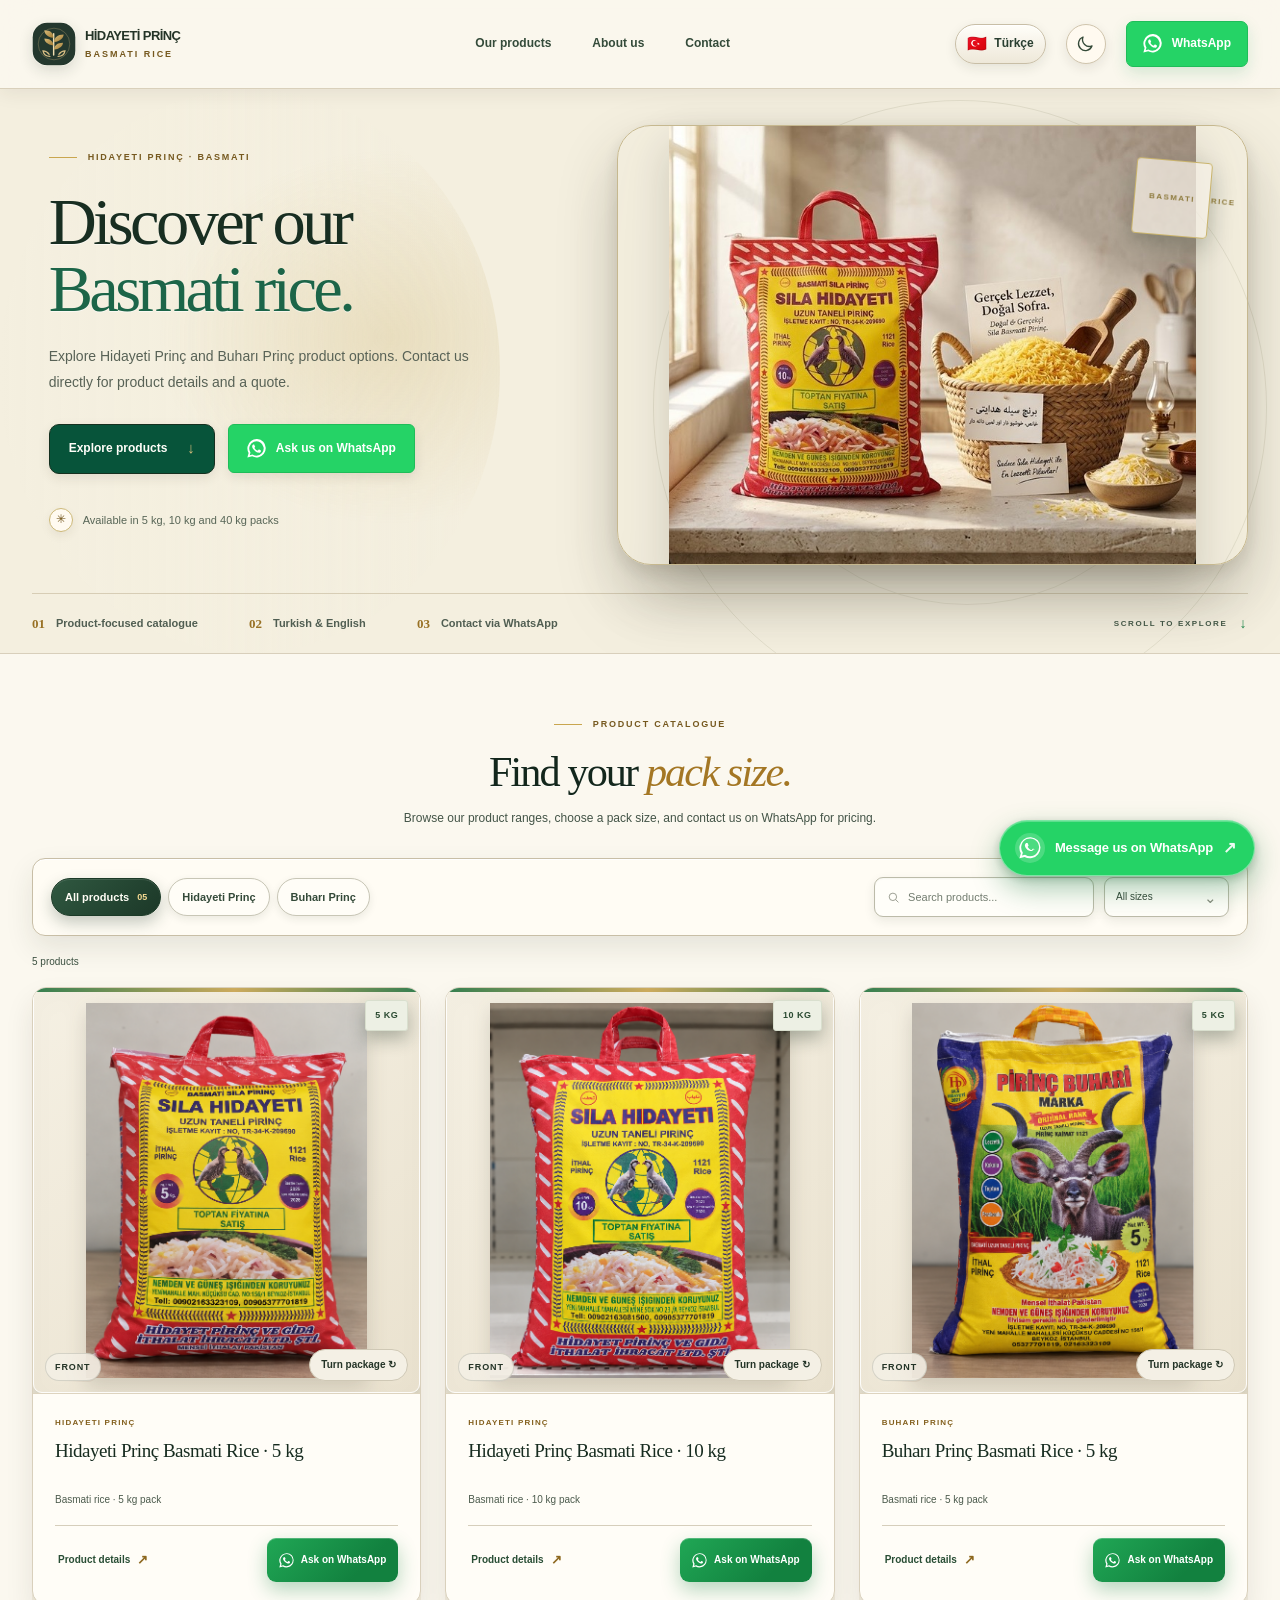
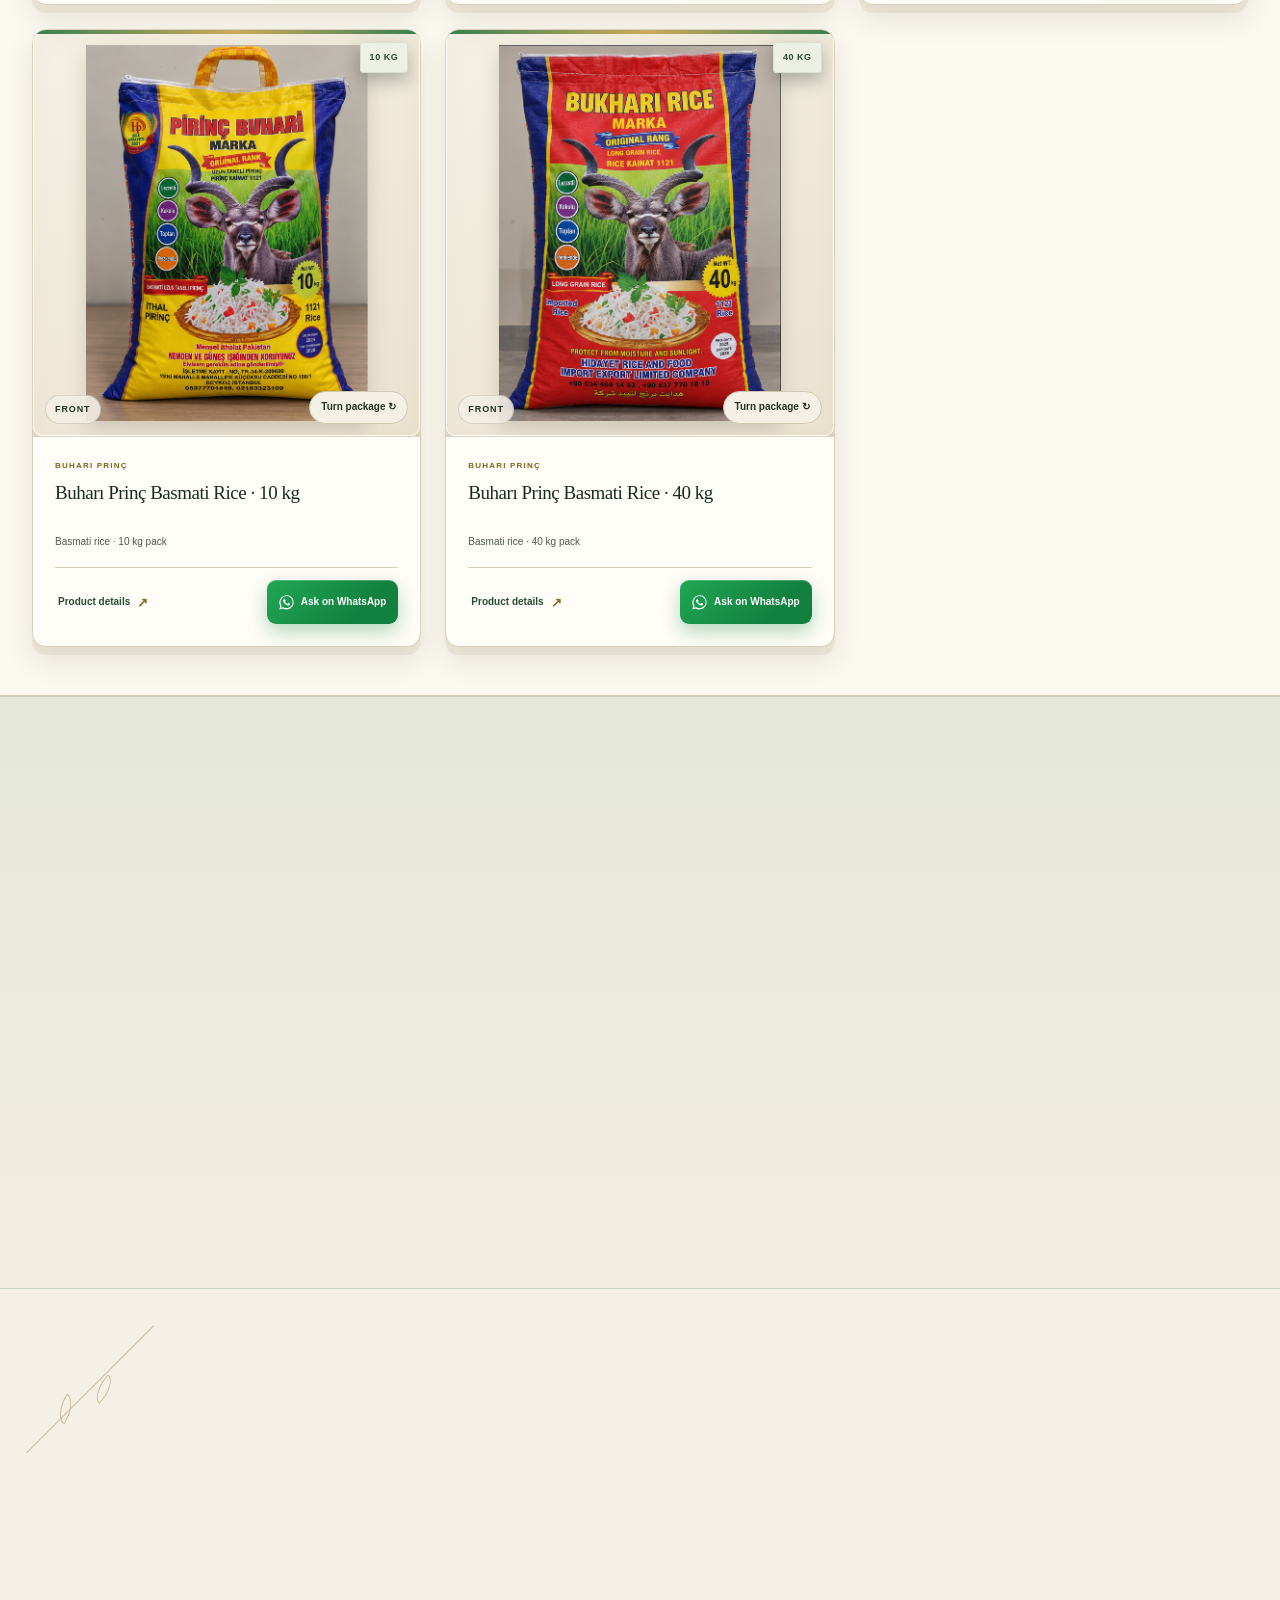
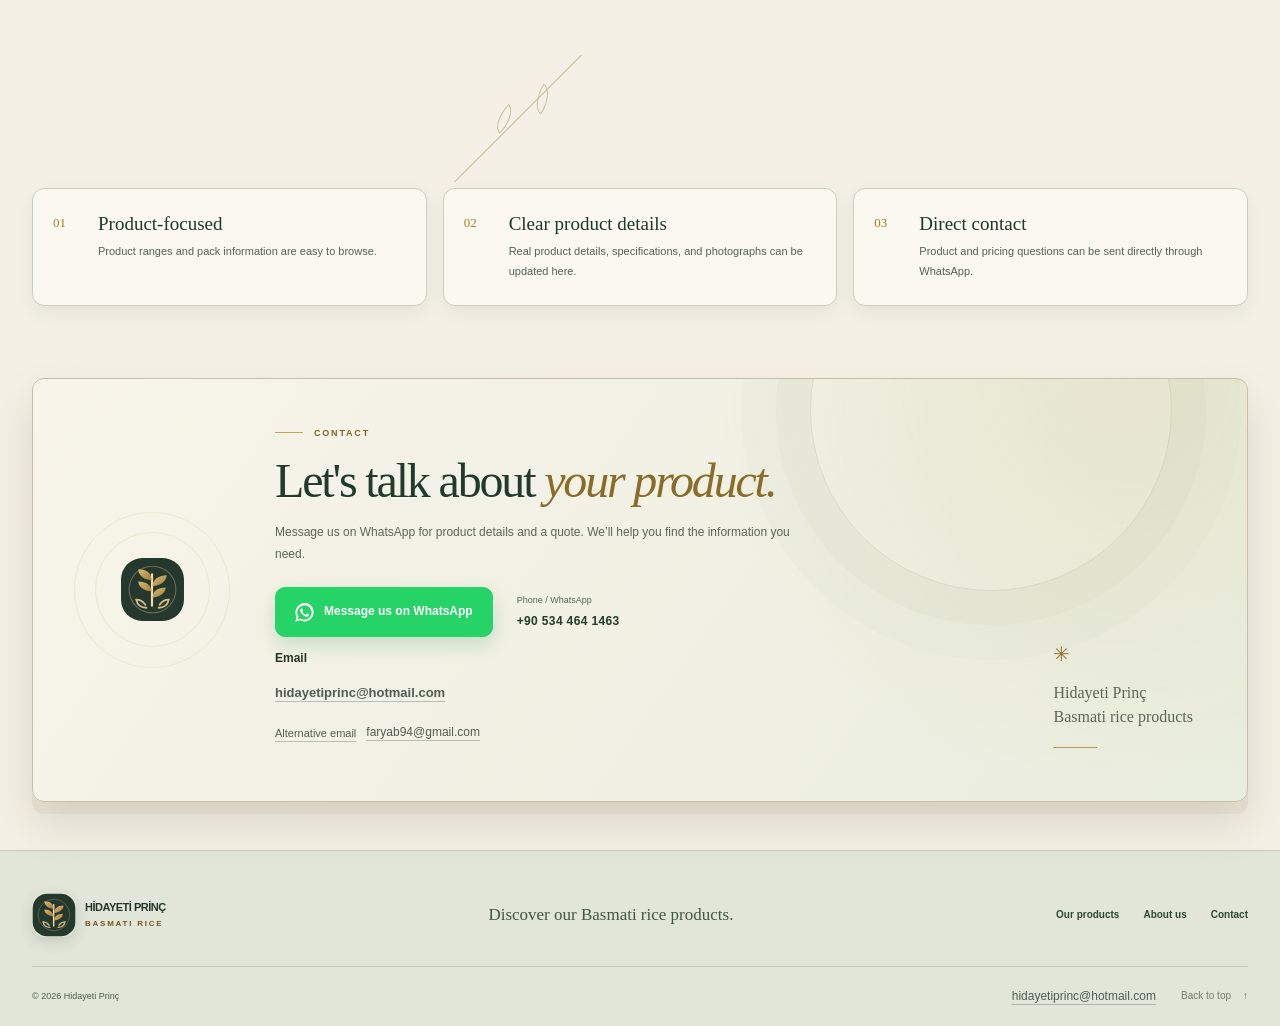
==== commit cf39b596: "Animate the original storefront from an invisible first frame" ====
--- a/en/index.html
+++ b/en/index.html
@@ -19,6 +19,13 @@
       root.setAttribute("data-theme-mode", preference);
       root.setAttribute("data-theme", theme);
       root.style.colorScheme = theme;
+      if ("IntersectionObserver" in window && Element.prototype.animate &&
+          window.matchMedia && !window.matchMedia("(prefers-reduced-motion: reduce)").matches) {
+        root.classList.add("scroll-entrances");
+        window.setTimeout(function () {
+          if (!root.classList.contains("motion-studio")) root.classList.remove("scroll-entrances");
+        }, 2000);
+      }
     }());
   </script>
   <meta name="description" content="Explore Hidayeti Prinç Basmati rice products. Contact us on WhatsApp for information and quotes on 5 kg, 10 kg and 40 kg packs.">
--- a/styles.css
+++ b/styles.css
@@ -2034,3 +2034,55 @@
 @media (min-width: 761px) {
   .product-weight { top: 12px; right: 12px; bottom: auto; left: auto; }
 }
+
+/* Start with the page background, then introduce the storefront in sequence. */
+@media (prefers-reduced-motion: no-preference) {
+  body:has(.hero-section) {
+    animation: storefront-first-frame 1ms linear 120ms backwards;
+  }
+
+  .site-header, .hero-copy > *, .hero-bottom, .floating-whatsapp {
+    animation: storefront-enter 760ms cubic-bezier(.22,.72,.3,1) var(--entry-delay, 120ms) backwards;
+  }
+
+  .hero-copy > :nth-child(1) { --entry-delay: 170ms; }
+  .hero-copy > :nth-child(2) { --entry-delay: 240ms; }
+  .hero-copy > :nth-child(3) { --entry-delay: 340ms; }
+  .hero-copy > :nth-child(4) { --entry-delay: 440ms; }
+  .hero-copy > :nth-child(5) { --entry-delay: 520ms; }
+  .hero-bottom, .floating-whatsapp { --entry-delay: 590ms; }
+
+  .hero-visual .hero-image {
+    animation: storefront-photo-enter 950ms cubic-bezier(.22,.72,.3,1) 290ms backwards;
+  }
+
+  body:has(.hero-section):has(:focus-visible),
+  .site-header:focus-within, .hero-copy > :focus-within,
+  .hero-bottom:focus-within, .floating-whatsapp:focus-visible {
+    animation: none;
+  }
+
+  @keyframes storefront-first-frame {
+    from { opacity: 0; }
+    to { opacity: 1; }
+  }
+
+  @keyframes storefront-enter {
+    from { opacity: 0; translate: 0 28px; }
+    to { opacity: 1; translate: 0 0; }
+  }
+
+  @keyframes storefront-photo-enter {
+    from { opacity: 0; translate: 0 32px; clip-path: inset(-60px -60px 35% -60px); }
+    to { opacity: 1; translate: 0 0; clip-path: inset(-60px); }
+  }
+}
+
+@media (prefers-reduced-motion: no-preference) {
+  .scroll-entrances :is(
+    .products-heading, .catalog-tools, .audience-heading, .audience-card,
+    .brand-visual-card, .brand-copy-main, .brand-fact, .contact-panel, .product-card
+  ):not(.has-entered):not(:focus-within) {
+    opacity: 0;
+  }
+}
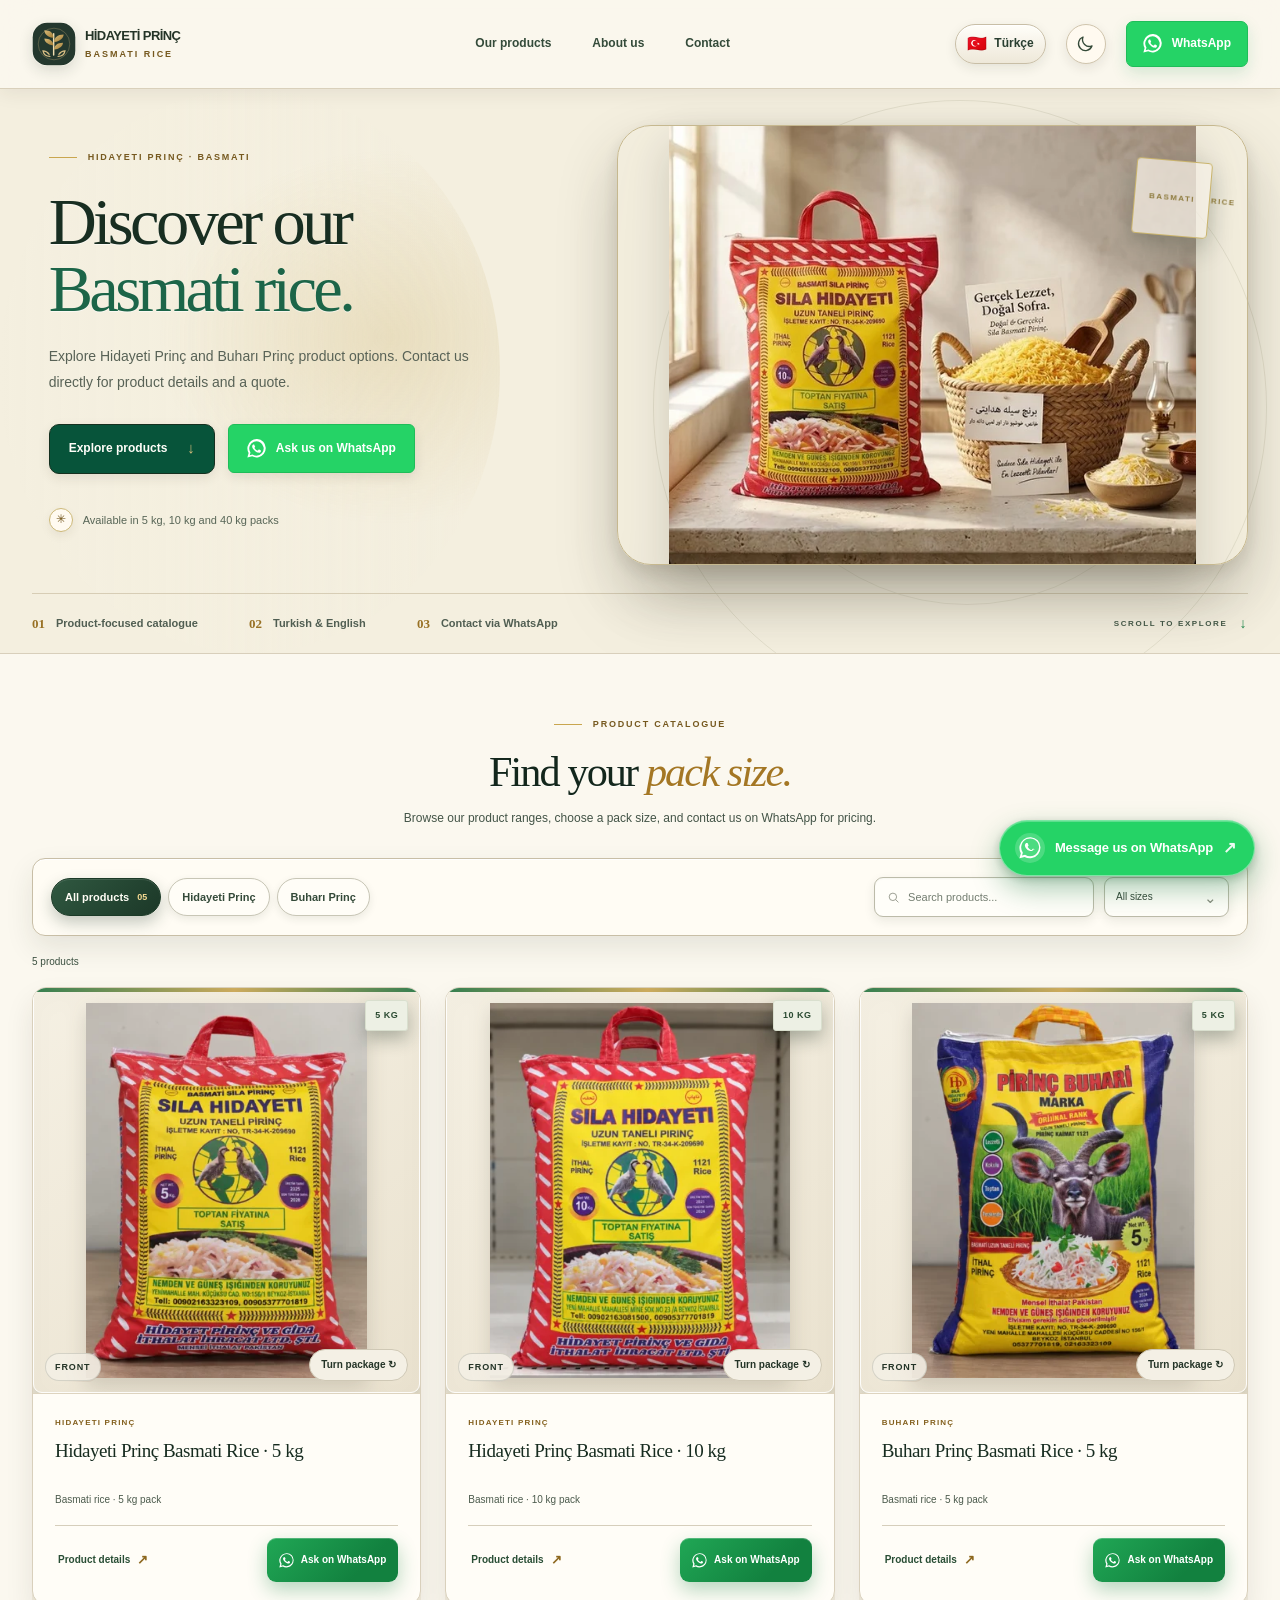
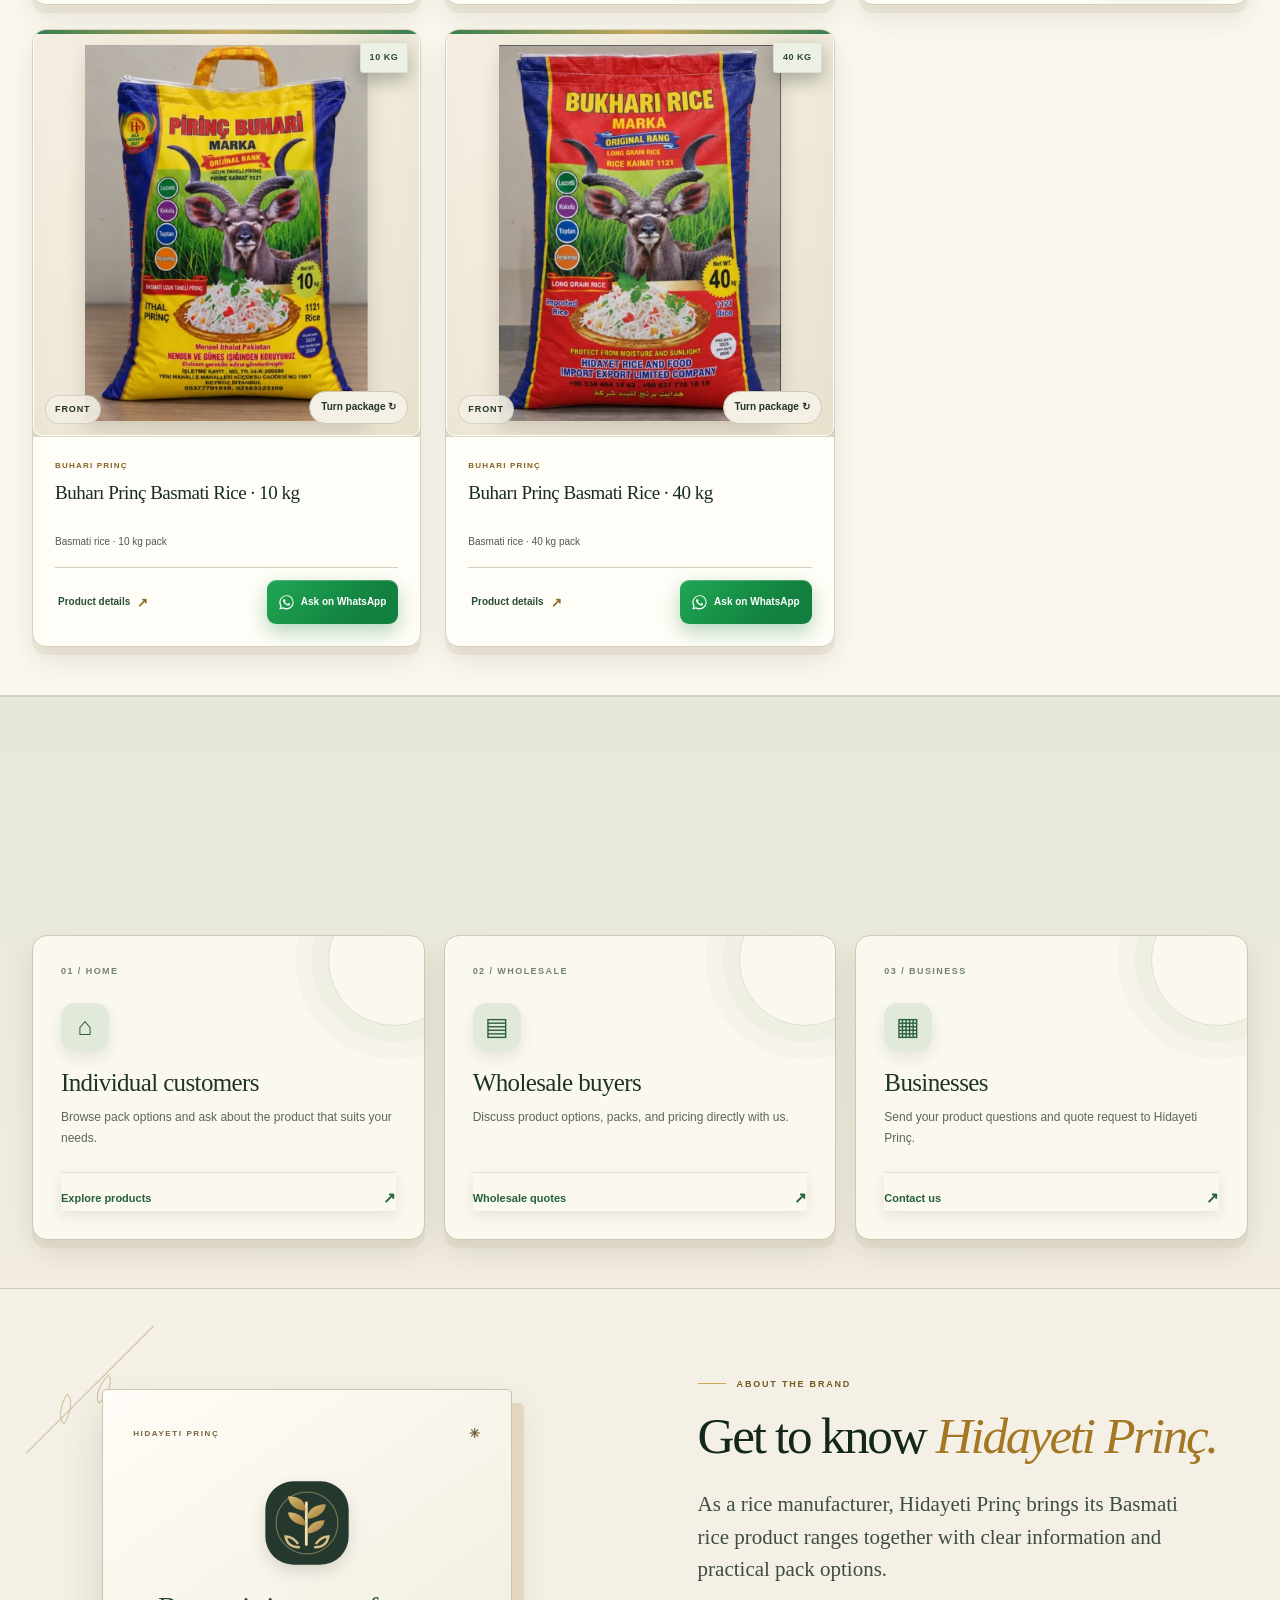
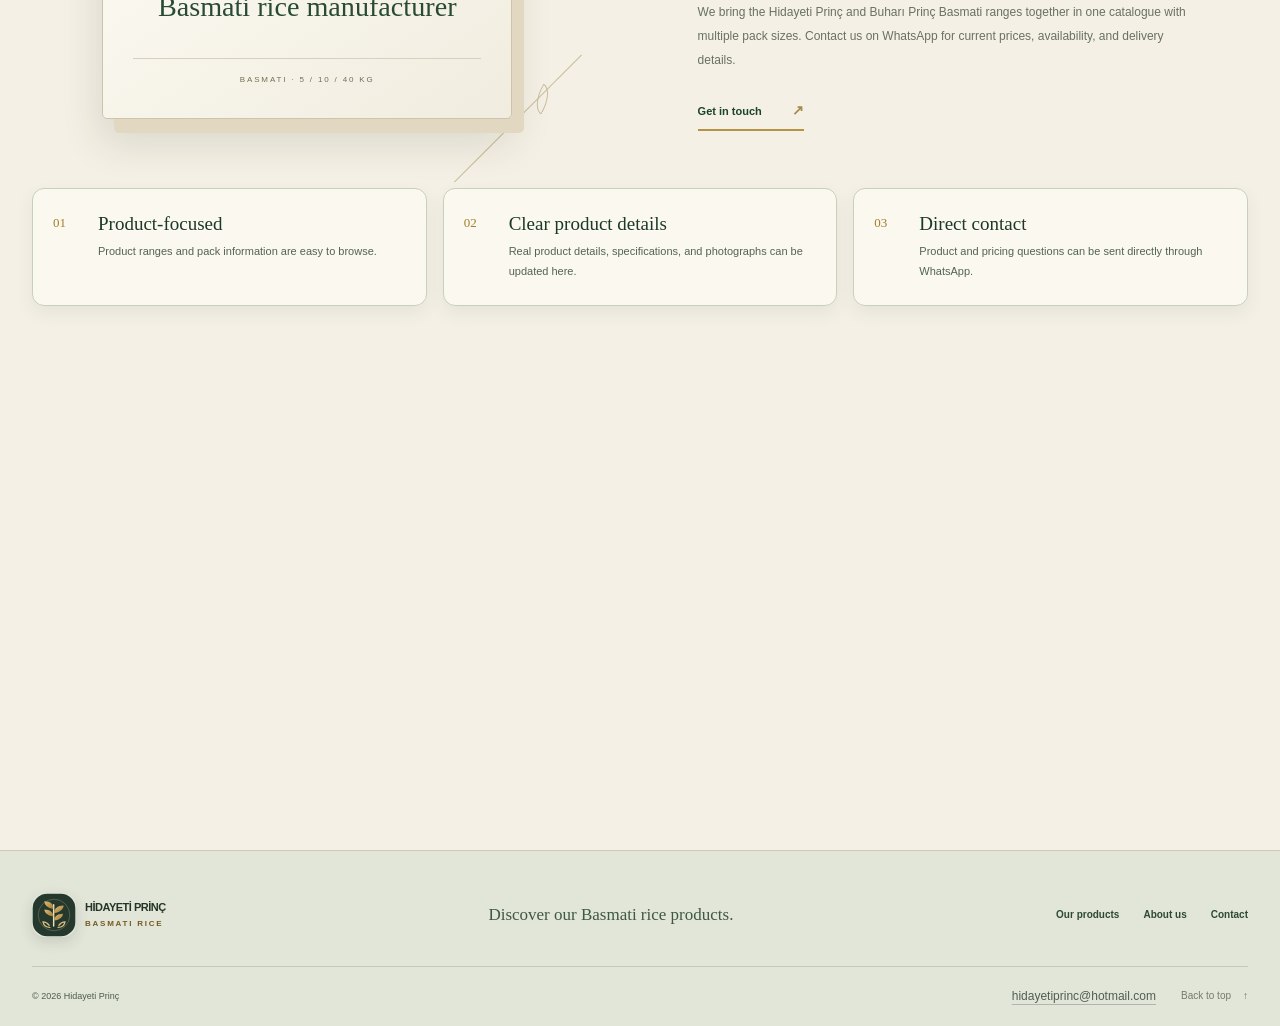
==== commit c6eee9da: "Make the rice catalogue and wholesale pages discoverable in search" ====
--- a/en/index.html
+++ b/en/index.html
@@ -28,50 +28,61 @@
       }
     }());
   </script>
-  <meta name="description" content="Explore Hidayeti Prinç Basmati rice products. Contact us on WhatsApp for information and quotes on 5 kg, 10 kg and 40 kg packs.">
+  <!-- seo-head:start -->
+  <title>Hidayeti Pirinç | Basmati Rice Catalogue and Wholesale</title>
+  <meta name="description" content="Explore Hidayeti and Buharı Basmati rice in 5, 10 and 40 kg packs. Ask about product details, current pricing and wholesale quotes on WhatsApp.">
   <meta name="robots" content="index,follow">
-  <title>Hidayeti Prinç | Basmati Rice Products</title>
-  <link rel="icon" type="image/svg+xml" href="../assets/logo.svg">
-  <link rel="preload" href="../assets/hero-rice.png" as="image" type="image/png">
-  <link id="siteStylesheet" rel="stylesheet" href="../styles.css">
+  <link rel="canonical" href="https://hidayetipirinc.com/en/">
+  <link rel="alternate" hreflang="tr-TR" href="https://hidayetipirinc.com/">
+  <link rel="alternate" hreflang="en" href="https://hidayetipirinc.com/en/">
+  <link rel="alternate" hreflang="x-default" href="https://hidayetipirinc.com/">
   <meta property="og:type" content="website">
-  <meta property="og:title" content="Hidayeti Prinç | Basmati Rice Products">
-  <meta property="og:description" content="Explore Hidayeti Prinç Basmati rice products. Contact us on WhatsApp for product information and quotes.">
-  <!-- Add the canonical URL and hreflang links after the production domain and URL structure are confirmed. -->
+  <meta property="og:site_name" content="Hidayeti Pirinç">
+  <meta property="og:title" content="Hidayeti Pirinç | Basmati Rice Catalogue and Wholesale">
+  <meta property="og:description" content="Explore Hidayeti and Buharı Basmati rice in 5, 10 and 40 kg packs. Ask about product details, current pricing and wholesale quotes on WhatsApp.">
+  <meta property="og:url" content="https://hidayetipirinc.com/en/">
+  <meta property="og:locale" content="en_US">
+  <meta property="og:image" content="https://hidayetipirinc.com/assets/seo/hidayeti-basmati.jpg">
+  <meta name="twitter:card" content="summary_large_image">
+  <script type="application/ld+json">{"@context":"https://schema.org","@graph":[{"@type":"WebSite","@id":"https://hidayetipirinc.com/#website","url":"https://hidayetipirinc.com/","name":"Hidayeti Pirinç","publisher":{"@id":"https://hidayetipirinc.com/#organization"},"inLanguage":["tr-TR","en"]},{"@type":"Organization","@id":"https://hidayetipirinc.com/#organization","name":"Hidayeti Pirinç","alternateName":"Hidayeti Prinç","url":"https://hidayetipirinc.com/","logo":"https://hidayetipirinc.com/assets/logo.svg","email":"hidayetiprinc@hotmail.com","telephone":"+905344641463"}]}</script>
+        <!-- seo-head:end -->
+  <link rel="icon" href="/assets/logo.svg" type="image/svg+xml">
+  <link id="siteStylesheet" rel="stylesheet" href="/styles.css">
+  <link rel="stylesheet" href="/seo-pages.css">
 </head>
 <body>
   <div id="cssLoadWarning" role="alert" style="display:none;position:fixed;z-index:99999;top:12px;left:12px;right:12px;padding:14px 18px;border-radius:10px;background:#8c2330;color:#fff;font:600 14px/1.5 system-ui,sans-serif;box-shadow:0 8px 28px #0004;">Tasarım dosyası (styles.css) yüklenemedi. ZIP dosyasının tamamını bir klasöre çıkarın ve index.html dosyasını styles.css ile aynı klasörden açın. / The stylesheet could not be loaded. Extract the complete ZIP and keep index.html beside styles.css.</div>
-  <a class="skip-link" href="#main" data-i18n="skip">İçeriğe geç</a>
+  <a class="skip-link" href="#main" data-i18n="skip">Skip to content</a>
   <header class="site-header" id="top">
     <div class="header-inner wrap">
-      <a href="#top" class="brand" aria-label="Hidayeti Prinç ana sayfa">
+      <a href="#top" class="brand" aria-label="Hidayeti Prinç homepage">
         <img src="../assets/logo.svg" alt="" width="48" height="48">
-        <span class="brand-copy"><strong>HİDAYETİ PRİNÇ</strong><small data-i18n="brandLine">BASMATİ PİRİNÇ</small></span>
+        <span class="brand-copy"><strong>HİDAYETİ PRİNÇ</strong><small data-i18n="brandLine">BASMATI RICE</small></span>
       </a>
       <nav class="desktop-nav" aria-label="Ana menü">
-        <a href="#products" data-i18n="navProducts">Ürünlerimiz</a>
-        <a href="#about" data-i18n="navAbout">Hakkımızda</a>
-        <a href="#contact" data-i18n="navContact">İletişim</a>
+        <a href="#products" data-i18n="navProducts">Our products</a>
+        <a href="#about" data-i18n="navAbout">About us</a>
+        <a href="#contact" data-i18n="navContact">Contact</a>
       </nav>
       <div class="header-actions">
-        <button class="language-switch" id="languageToggle" type="button" aria-label="Switch to English">
-          <span class="flag" aria-hidden="true">🇺🇸</span><span id="languageLabel">English</span>
-        </button>
+        <a class="language-switch" id="languageToggle" href="/" aria-label="Türkçe’ye geç">
+          <span class="flag" aria-hidden="true">🇹🇷</span><span id="languageLabel">Türkçe</span>
+        </a>
         <button class="theme-toggle" id="themeToggle" type="button" aria-label="Switch to dark mode" title="Switch to dark mode" aria-pressed="false">
           <svg class="theme-icon theme-icon-moon" viewBox="0 0 24 24" aria-hidden="true"><path d="M20.2 15.1A8.7 8.7 0 0 1 8.9 3.8 8.8 8.8 0 1 0 20.2 15.1Z"></path></svg>
           <svg class="theme-icon theme-icon-sun" viewBox="0 0 24 24" aria-hidden="true"><circle cx="12" cy="12" r="4"></circle><path d="M12 2v2.2M12 19.8V22M4.93 4.93l1.56 1.56m11.02 11.02 1.56 1.56M2 12h2.2m15.6 0H22M4.93 19.07l1.56-1.56M17.51 6.49l1.56-1.56"></path></svg>
         </button>
-        <a class="header-whatsapp general-whatsapp" href="https://wa.me/905344641463?text=Merhaba%2C%20Hidayeti%20Prin%C3%A7%20hakk%C4%B1nda%20bilgi%20almak%20istiyorum." target="_blank" rel="noopener noreferrer" data-i18n="headerWhatsapp">WhatsApp <span aria-hidden="true">↗</span></a>
+        <a class="header-whatsapp general-whatsapp" href="https://wa.me/905344641463?text=Merhaba%2C%20Hidayeti%20Prin%C3%A7%20hakk%C4%B1nda%20bilgi%20almak%20istiyorum." target="_blank" rel="noopener noreferrer" data-i18n="headerWhatsapp"><svg class='whatsapp-icon' viewBox='0 0 24 24' aria-hidden='true' focusable='false'><path d='M20.52 3.48A11.75 11.75 0 0 0 2.03 17.62L.5 23.5l6.02-1.58a11.75 11.75 0 0 0 14-18.44ZM12 21.1a9.1 9.1 0 0 1-4.64-1.27l-.34-.2-3.57.94.95-3.48-.22-.36A9.1 9.1 0 1 1 12 21.1Zm5-6.82c-.27-.14-1.62-.8-1.87-.89-.25-.1-.43-.14-.61.14-.18.27-.7.89-.86 1.07-.16.18-.32.2-.59.07-.27-.14-1.14-.42-2.17-1.34-.8-.71-1.34-1.6-1.5-1.87-.16-.27-.02-.42.12-.55.12-.12.27-.32.41-.48.14-.16.18-.27.27-.45.09-.18.05-.34-.02-.48-.07-.14-.61-1.48-.84-2.03-.22-.53-.45-.46-.61-.47h-.52c-.18 0-.48.07-.73.34-.25.27-.95.93-.95 2.28s.98 2.64 1.12 2.82c.14.18 1.93 2.95 4.68 4.14.65.28 1.16.45 1.56.57.65.21 1.24.18 1.71.11.52-.08 1.62-.66 1.85-1.3.23-.64.23-1.19.16-1.3-.07-.11-.25-.18-.52-.32Z' fill='currentColor'/></svg> WhatsApp</a>
         <button class="mobile-menu-toggle" id="mobileMenuToggle" type="button" aria-expanded="false" aria-controls="mobileNav" aria-label="Menüyü aç">
           <span></span><span></span>
         </button>
       </div>
     </div>
     <nav class="mobile-nav" id="mobileNav" aria-label="Mobil menü" hidden>
-      <a href="#products" data-i18n="navProducts">Ürünlerimiz</a>
-      <a href="#about" data-i18n="navAbout">Hakkımızda</a>
-      <a href="#contact" data-i18n="navContact">İletişim</a>
-      <a href="https://wa.me/905344641463?text=Merhaba%2C%20Hidayeti%20Prin%C3%A7%20hakk%C4%B1nda%20bilgi%20almak%20istiyorum." target="_blank" rel="noopener noreferrer" class="general-whatsapp" data-i18n="mobileWhatsapp">WhatsApp üzerinden ulaşın ↗</a>
+      <a href="#products" data-i18n="navProducts">Our products</a>
+      <a href="#about" data-i18n="navAbout">About us</a>
+      <a href="#contact" data-i18n="navContact">Contact</a>
+      <a href="https://wa.me/905344641463?text=Merhaba%2C%20Hidayeti%20Prin%C3%A7%20hakk%C4%B1nda%20bilgi%20almak%20istiyorum." target="_blank" rel="noopener noreferrer" class="general-whatsapp" data-i18n="mobileWhatsapp"><svg class='whatsapp-icon' viewBox='0 0 24 24' aria-hidden='true' focusable='false'><path d='M20.52 3.48A11.75 11.75 0 0 0 2.03 17.62L.5 23.5l6.02-1.58a11.75 11.75 0 0 0 14-18.44ZM12 21.1a9.1 9.1 0 0 1-4.64-1.27l-.34-.2-3.57.94.95-3.48-.22-.36A9.1 9.1 0 1 1 12 21.1Zm5-6.82c-.27-.14-1.62-.8-1.87-.89-.25-.1-.43-.14-.61.14-.18.27-.7.89-.86 1.07-.16.18-.32.2-.59.07-.27-.14-1.14-.42-2.17-1.34-.8-.71-1.34-1.6-1.5-1.87-.16-.27-.02-.42.12-.55.12-.12.27-.32.41-.48.14-.16.18-.27.27-.45.09-.18.05-.34-.02-.48-.07-.14-.61-1.48-.84-2.03-.22-.53-.45-.46-.61-.47h-.52c-.18 0-.48.07-.73.34-.25.27-.95.93-.95 2.28s.98 2.64 1.12 2.82c.14.18 1.93 2.95 4.68 4.14.65.28 1.16.45 1.56.57.65.21 1.24.18 1.71.11.52-.08 1.62-.66 1.85-1.3.23-.64.23-1.19.16-1.3-.07-.11-.25-.18-.52-.32Z' fill='currentColor'/></svg> Contact us on WhatsApp</a>
     </nav>
   </header>
 
@@ -81,25 +92,25 @@
       <div class="hero-orb hero-orb-two" aria-hidden="true"></div>
       <div class="hero-grid wrap">
         <div class="hero-copy">
-          <div class="eyebrow"><span class="eyebrow-line"></span><span data-i18n="heroEyebrow">HİDAYETİ PRİNÇ · BASMATİ</span></div>
-          <h1 data-i18n="heroTitle">Basmati pirinç ürünlerini <em>keşfedin.</em></h1>
-          <p class="hero-description" data-i18n="heroDescription">Hidayeti Prinç ve Buharı Prinç ürün seçeneklerini inceleyin. Ürün detayları ve fiyat bilgisi için bize doğrudan ulaşın.</p>
+          <div class="eyebrow"><span class="eyebrow-line"></span><span data-i18n="heroEyebrow">HIDAYETI PRINÇ · BASMATI</span></div>
+          <h1 data-i18n="heroTitle">Discover our <em>Basmati rice.</em></h1>
+          <p class="hero-description" data-i18n="heroDescription">Explore Hidayeti Prinç and Buharı Prinç product options. Contact us directly for product details and a quote.</p>
           <div class="hero-actions">
-            <a href="#products" class="button button-dark" data-i18n="heroPrimary">Ürünleri keşfet <span aria-hidden="true">↓</span></a>
-            <a class="button button-quiet general-whatsapp" href="https://wa.me/905344641463?text=Merhaba%2C%20Hidayeti%20Prin%C3%A7%20Basmati%20pirin%C3%A7%20%C3%BCr%C3%BCnleri%20hakk%C4%B1nda%20bilgi%20almak%20istiyorum." target="_blank" rel="noopener noreferrer" data-i18n="heroSecondary"><span class="wa-dot" aria-hidden="true">◉</span> WhatsApp'tan bilgi al</a>
-          </div>
-          <div class="hero-footnote"><span class="footnote-mark" aria-hidden="true">✳</span><span data-i18n="heroFootnote">5 kg, 10 kg ve 40 kg paket seçenekleri</span></div>
+            <a href="#products" class="button button-dark" data-i18n="heroPrimary">Explore products <span aria-hidden="true">↓</span></a>
+            <a class="button button-quiet general-whatsapp" href="https://wa.me/905344641463?text=Merhaba%2C%20Hidayeti%20Prin%C3%A7%20Basmati%20pirin%C3%A7%20%C3%BCr%C3%BCnleri%20hakk%C4%B1nda%20bilgi%20almak%20istiyorum." target="_blank" rel="noopener noreferrer" data-i18n="heroSecondary"><svg class='whatsapp-icon' viewBox='0 0 24 24' aria-hidden='true' focusable='false'><path d='M20.52 3.48A11.75 11.75 0 0 0 2.03 17.62L.5 23.5l6.02-1.58a11.75 11.75 0 0 0 14-18.44ZM12 21.1a9.1 9.1 0 0 1-4.64-1.27l-.34-.2-3.57.94.95-3.48-.22-.36A9.1 9.1 0 1 1 12 21.1Zm5-6.82c-.27-.14-1.62-.8-1.87-.89-.25-.1-.43-.14-.61.14-.18.27-.7.89-.86 1.07-.16.18-.32.2-.59.07-.27-.14-1.14-.42-2.17-1.34-.8-.71-1.34-1.6-1.5-1.87-.16-.27-.02-.42.12-.55.12-.12.27-.32.41-.48.14-.16.18-.27.27-.45.09-.18.05-.34-.02-.48-.07-.14-.61-1.48-.84-2.03-.22-.53-.45-.46-.61-.47h-.52c-.18 0-.48.07-.73.34-.25.27-.95.93-.95 2.28s.98 2.64 1.12 2.82c.14.18 1.93 2.95 4.68 4.14.65.28 1.16.45 1.56.57.65.21 1.24.18 1.71.11.52-.08 1.62-.66 1.85-1.3.23-.64.23-1.19.16-1.3-.07-.11-.25-.18-.52-.32Z' fill='currentColor'/></svg> Ask us on WhatsApp</a>
+          </div>
+          <div class="hero-footnote"><span class="footnote-mark" aria-hidden="true">✳</span><span data-i18n="heroFootnote">Available in 5 kg, 10 kg and 40 kg packs</span></div>
         </div>
         <div class="hero-visual">
-          <div class="visual-stamp"><span data-i18n="stampTop">BASMATİ</span><span class="stamp-divider"></span><span data-i18n="stampBottom">PİRİNÇ</span></div>
-          <img class="hero-image" fetchpriority="high" src="../assets/hero-rice.png" alt="Hidayeti Prinç Basmati pirinç ürün görseli" data-alt-tr="Hidayeti Prinç Basmati pirinç ürün görseli" data-alt-en="Hidayeti Prinç Basmati rice product visual">
+          <div class="visual-stamp"><span data-i18n="stampTop">BASMATI</span><span class="stamp-divider"></span><span data-i18n="stampBottom">RICE</span></div>
+          <picture style="display:contents"><source type="image/webp" srcset="/assets/seo/hero-rice-640.webp 640w, /assets/seo/hero-rice.webp 706w" sizes="(max-width: 760px) 100vw, 50vw"><img class="hero-image" width="706" height="587" fetchpriority="high" src="../assets/hero-rice.png" alt="Hidayeti Prinç Basmati pirinç ürün görseli" data-alt-tr="Hidayeti Prinç Basmati pirinç ürün görseli" data-alt-en="Hidayeti Prinç Basmati rice product visual"></picture>
         </div>
       </div>
       <div class="hero-bottom wrap">
-        <div class="hero-note"><span class="note-number">01</span><span data-i18n="heroNoteOne">Ürün odaklı katalog</span></div>
-        <div class="hero-note"><span class="note-number">02</span><span data-i18n="heroNoteTwo">Türkçe & English</span></div>
-        <div class="hero-note"><span class="note-number">03</span><span data-i18n="heroNoteThree">WhatsApp ile iletişim</span></div>
-        <a href="#products" class="scroll-cue" aria-label="Ürünlere kaydır"><span data-i18n="scroll">AŞAĞI KAYDIR</span><span aria-hidden="true">↓</span></a>
+        <div class="hero-note"><span class="note-number">01</span><span data-i18n="heroNoteOne">Product-focused catalogue</span></div>
+        <div class="hero-note"><span class="note-number">02</span><span data-i18n="heroNoteTwo">Turkish & English</span></div>
+        <div class="hero-note"><span class="note-number">03</span><span data-i18n="heroNoteThree">Contact via WhatsApp</span></div>
+        <a href="#products" class="scroll-cue" aria-label="Ürünlere kaydır"><span data-i18n="scroll">SCROLL TO EXPLORE</span><span aria-hidden="true">↓</span></a>
       </div>
     </section>
 
@@ -107,30 +118,34 @@
       <div class="wrap">
         <div class="section-heading products-heading">
           <div>
-            <div class="eyebrow"><span class="eyebrow-line"></span><span data-i18n="productsEyebrow">ÜRÜN KATALOĞU</span></div>
-            <h2 data-i18n="productsTitle">Size uygun <em>paketi</em> bulun.</h2>
-          </div>
-          <p data-i18n="productsIntro">Ürün ailelerini inceleyin, paket boyutunu seçin ve fiyat bilgisi için WhatsApp üzerinden bize ulaşın.</p>
+            <div class="eyebrow"><span class="eyebrow-line"></span><span data-i18n="productsEyebrow">PRODUCT CATALOGUE</span></div>
+            <h2 data-i18n="productsTitle">Find your <em>pack size.</em></h2>
+          </div>
+          <p data-i18n="productsIntro">Browse our product ranges, choose a pack size, and contact us on WhatsApp for pricing.</p>
         </div>
 
         <div class="catalog-tools">
           <div class="family-tabs" role="group" aria-label="Ürün ailesi filtresi">
-            <button class="filter-chip is-active" type="button" data-family="all" data-i18n="filterAll" aria-pressed="true">Tüm ürünler <span class="chip-count" id="allCount">05</span></button>
+            <button class="filter-chip is-active" type="button" data-family="all" data-i18n="filterAll" aria-pressed="true">All products <span class="chip-count" id="allCount">04</span></button>
             <button class="filter-chip" type="button" data-family="hidayeti" data-i18n="filterHidayeti" aria-pressed="false">Hidayeti Prinç</button>
             <button class="filter-chip" type="button" data-family="buhari" data-i18n="filterBuhari" aria-pressed="false">Buharı Prinç</button>
           </div>
           <div class="catalog-controls">
-            <label class="search-control"><span class="sr-only" data-i18n="searchLabel">Ürün ara</span><svg viewBox="0 0 24 24" aria-hidden="true"><circle cx="10.8" cy="10.8" r="6.8"></circle><path d="m16 16 5 5"></path></svg><input type="search" id="productSearch" data-placeholder-tr="Ürün ara..." data-placeholder-en="Search products..." placeholder="Ürün ara..." autocomplete="off"></label>
-            <label class="select-control"><span class="sr-only" data-i18n="sizeLabel">Paket boyutu</span><select id="weightFilter" aria-label="Paket boyutu"><option value="all" data-i18n="sizeAll">Tüm boyutlar</option><option value="5 kg">5 kg</option><option value="10 kg">10 kg</option><option value="40 kg">40 kg</option></select><span aria-hidden="true">⌄</span></label>
+            <label class="search-control"><span class="sr-only" data-i18n="searchLabel">Search products</span><svg viewBox="0 0 24 24" aria-hidden="true"><circle cx="10.8" cy="10.8" r="6.8"></circle><path d="m16 16 5 5"></path></svg><input type="search" id="productSearch" data-placeholder-tr="Ürün ara..." data-placeholder-en="Search products..." placeholder="Search products..." autocomplete="off"></label>
+            <label class="select-control"><span class="sr-only" data-i18n="sizeLabel">Pack size</span><select id="weightFilter" aria-label="Paket boyutu"><option value="all" data-i18n="sizeAll">All sizes</option><option value="5 kg">5 kg</option><option value="10 kg">10 kg</option><option value="40 kg">40 kg</option></select><span aria-hidden="true">⌄</span></label>
           </div>
         </div>
         <div class="catalog-status"><span id="resultsCount">5 ürün</span></div>
-        <div class="product-grid" id="productGrid" aria-live="polite"></div>
+        <div class="product-grid" id="productGrid" aria-live="polite">
+        <!-- seo-catalogue:start -->
+<ul class="seo-product-links"><li><a href="/urunler/hidayeti-basmati-5-kg/" hreflang="tr">Hidayeti Prinç Basmati Rice · 5 kg</a> — Basmati rice · 5 kg pack</li><li><a href="/urunler/hidayeti-basmati-10-kg/" hreflang="tr">Hidayeti Prinç Basmati Rice · 10 kg</a> — Basmati rice · 10 kg pack</li><li><a href="/urunler/buhari-basmati-5-kg/" hreflang="tr">Buharı Prinç Basmati Rice · 5 kg</a> — Basmati rice · 5 kg pack</li><li><a href="/urunler/buhari-basmati-10-kg/" hreflang="tr">Buharı Prinç Basmati Rice · 10 kg</a> — Basmati rice · 10 kg pack</li><li><a href="/urunler/buhari-basmati-40-kg/" hreflang="tr">Buharı Prinç Basmati Rice · 40 kg</a> — Basmati rice · 40 kg pack</li></ul>
+        <!-- seo-catalogue:end -->
+        </div>
         <div class="empty-state" id="emptyState" hidden>
           <span class="empty-icon" aria-hidden="true">⌕</span>
-          <h3 data-i18n="emptyTitle">Ürün bulunamadı</h3>
-          <p data-i18n="emptyDescription">Aramanızı veya filtrelerinizi değiştirmeyi deneyin.</p>
-          <button type="button" class="text-button" id="resetFilters" data-i18n="resetFilters">Filtreleri temizle ↗</button>
+          <h3 data-i18n="emptyTitle">No products found</h3>
+          <p data-i18n="emptyDescription">Try changing your search or filters.</p>
+          <button type="button" class="text-button" id="resetFilters" data-i18n="resetFilters">Clear filters ↗</button>
         </div>
         
       </div>
@@ -141,32 +156,32 @@
       <div class="wrap">
         <div class="section-heading audience-heading">
           <div>
-            <div class="eyebrow"><span class="eyebrow-line"></span><span data-i18n="audienceEyebrow">KİMLER İÇİN?</span></div>
-            <h2 data-i18n="audienceTitle">İhtiyacınız ne olursa olsun, <em>ürünlerden başlayın.</em></h2>
-          </div>
-          <p data-i18n="audienceIntro">Bireysel müşteriler, işletmeler ve toptan alım yapanlar ürün seçeneklerini inceleyebilir ve detayları doğrudan sorabilir.</p>
+            <div class="eyebrow"><span class="eyebrow-line"></span><span data-i18n="audienceEyebrow">WHO WE SERVE</span></div>
+            <h2 data-i18n="audienceTitle">Whatever your needs, <em>start with the products.</em></h2>
+          </div>
+          <p data-i18n="audienceIntro">Individual customers, businesses, and wholesale buyers can explore the range and ask us directly for details.</p>
         </div>
         <div class="audience-grid">
           <article class="audience-card audience-card-home">
             <span class="audience-number">01 / HOME</span>
             <div class="audience-icon" aria-hidden="true">⌂</div>
-            <h3 data-i18n="audienceHomeTitle">Bireysel müşteriler</h3>
-            <p data-i18n="audienceHomeText">Paket seçeneklerine göz atın ve size uygun ürünle ilgili bilgi isteyin.</p>
-            <a href="#products" class="audience-link"><span data-i18n="audienceProductsCta">Ürünleri incele</span><span aria-hidden="true">↗</span></a>
+            <h3 data-i18n="audienceHomeTitle">Individual customers</h3>
+            <p data-i18n="audienceHomeText">Browse pack options and ask about the product that suits your needs.</p>
+            <a href="#products" class="audience-link"><span data-i18n="audienceProductsCta">Explore products</span><span aria-hidden="true">↗</span></a>
           </article>
           <article class="audience-card audience-card-wholesale">
             <span class="audience-number">02 / WHOLESALE</span>
             <div class="audience-icon" aria-hidden="true">▤</div>
-            <h3 data-i18n="audienceWholesaleTitle">Toptan alım yapanlar</h3>
-            <p data-i18n="audienceWholesaleText">Ürün seçenekleri, paketler ve fiyatlandırma hakkında doğrudan görüşün.</p>
-            <a href="#contact" class="audience-link"><span data-i18n="audienceContactCta">İletişime geç</span><span aria-hidden="true">↗</span></a>
+            <h3 data-i18n="audienceWholesaleTitle">Wholesale buyers</h3>
+            <p data-i18n="audienceWholesaleText">Discuss product options, packs, and pricing directly with us.</p>
+            <a href="/toptan-pirinc/" class="audience-link"><span>Wholesale quotes</span><span aria-hidden="true">↗</span></a>
           </article>
           <article class="audience-card audience-card-business">
             <span class="audience-number">03 / BUSINESS</span>
             <div class="audience-icon" aria-hidden="true">▦</div>
-            <h3 data-i18n="audienceBusinessTitle">İşletmeler</h3>
-            <p data-i18n="audienceBusinessText">Ürün bilgisi ve teklif talebinizi Hidayeti Prinç ekibine iletin.</p>
-            <a href="#contact" class="audience-link"><span data-i18n="audienceContactCta">İletişime geç</span><span aria-hidden="true">↗</span></a>
+            <h3 data-i18n="audienceBusinessTitle">Businesses</h3>
+            <p data-i18n="audienceBusinessText">Send your product questions and quote request to Hidayeti Prinç.</p>
+            <a href="#contact" class="audience-link"><span data-i18n="audienceContactCta">Contact us</span><span aria-hidden="true">↗</span></a>
           </article>
         </div>
       </div>
@@ -178,25 +193,25 @@
       <div class="wrap brand-grid">
         <div class="brand-visual">
           <div class="brand-visual-card">
-            <div class="brand-card-top"><span data-i18n="brandCardLabel">HİDAYETİ PRİNÇ</span><span aria-hidden="true">✳</span></div>
+            <div class="brand-card-top"><span data-i18n="brandCardLabel">HIDAYETI PRINÇ</span><span aria-hidden="true">✳</span></div>
             <img src="../assets/logo.svg" alt="Hidayeti Prinç sembolü" width="86" height="86">
-            <p data-i18n="brandCardLine">Basmati pirinç ürünleri</p>
-            <span class="brand-card-bottom" data-i18n="brandCardBottom">MARKA HİKÂYESİ BURADA</span>
+            <p data-i18n="brandCardLine">Basmati rice manufacturer</p>
+            <span class="brand-card-bottom" data-i18n="brandCardBottom">BASMATI · 5 / 10 / 40 KG</span>
           </div>
           <div class="decorative-grain grain-a" aria-hidden="true"></div><div class="decorative-grain grain-b" aria-hidden="true"></div>
         </div>
         <div class="brand-copy-main">
-          <div class="eyebrow"><span class="eyebrow-line"></span><span data-i18n="aboutEyebrow">MARKAMIZ</span></div>
-          <h2 data-i18n="aboutTitle">Hidayeti Prinç'i <em>tanıyın.</em></h2>
-          <p class="brand-lead" data-i18n="aboutLead">Basmati pirinç ürünlerimizi keşfedin; ihtiyacınıza uygun paket seçeneği için bizimle iletişime geçin.</p>
-          <p class="brand-body" data-i18n="aboutBody">Bu alan, işletmenizin gerçek hikâyesi, üretim yaklaşımı ve ürünleri hakkında sağlayacağınız bilgilerle güncellenecek. Yayına almadan önce bu metni kendi şirket anlatımınızla değiştirin.</p>
-          <a class="underlined-link" href="#contact"><span data-i18n="aboutCta">Bize ulaşın</span><span aria-hidden="true">↗</span></a>
+          <div class="eyebrow"><span class="eyebrow-line"></span><span data-i18n="aboutEyebrow">ABOUT THE BRAND</span></div>
+          <h2 data-i18n="aboutTitle">Get to know <em>Hidayeti Prinç.</em></h2>
+          <p class="brand-lead" data-i18n="aboutLead">As a rice manufacturer, Hidayeti Prinç brings its Basmati rice product ranges together with clear information and practical pack options.</p>
+          <p class="brand-body" data-i18n="aboutBody">We bring the Hidayeti Prinç and Buharı Prinç Basmati ranges together in one catalogue with multiple pack sizes. Contact us on WhatsApp for current prices, availability, and delivery details.</p>
+          <a class="underlined-link" href="#contact"><span data-i18n="aboutCta">Get in touch</span><span aria-hidden="true">↗</span></a>
         </div>
       </div>
       <div class="wrap brand-facts">
-        <article class="brand-fact"><span>01</span><div><h3 data-i18n="brandFactOneTitle">Ürün odaklı yaklaşım</h3><p data-i18n="brandFactOneText">Ürün aileleri ve paket bilgileri kolayca görüntülenebilir.</p></div></article>
-        <article class="brand-fact"><span>02</span><div><h3 data-i18n="brandFactTwoTitle">Açık ürün bilgisi</h3><p data-i18n="brandFactTwoText">Gerçek ürün detayları, teknik bilgiler ve fotoğraflar burada güncellenebilir.</p></div></article>
-        <article class="brand-fact"><span>03</span><div><h3 data-i18n="brandFactThreeTitle">Doğrudan iletişim</h3><p data-i18n="brandFactThreeText">Fiyat ve ürün soruları doğrudan WhatsApp üzerinden iletilebilir.</p></div></article>
+        <article class="brand-fact"><span>01</span><div><h3 data-i18n="brandFactOneTitle">Product-focused</h3><p data-i18n="brandFactOneText">Product ranges and pack information are easy to browse.</p></div></article>
+        <article class="brand-fact"><span>02</span><div><h3 data-i18n="brandFactTwoTitle">Clear product details</h3><p data-i18n="brandFactTwoText">Real product details, specifications, and photographs can be updated here.</p></div></article>
+        <article class="brand-fact"><span>03</span><div><h3 data-i18n="brandFactThreeTitle">Direct contact</h3><p data-i18n="brandFactThreeText">Product and pricing questions can be sent directly through WhatsApp.</p></div></article>
       </div>
     </section>
 
@@ -206,36 +221,36 @@
       <div class="wrap contact-panel">
         <div class="contact-decoration" aria-hidden="true"><span class="contact-circle circle-one"></span><span class="contact-circle circle-two"></span><img src="../assets/logo.svg" alt="" width="65" height="65"></div>
         <div class="contact-copy">
-          <div class="eyebrow eyebrow-light"><span class="eyebrow-line"></span><span data-i18n="contactEyebrow">İLETİŞİM</span></div>
-          <h2 data-i18n="contactTitle">Bir ürün hakkında <em>konuşalım.</em></h2>
-          <p data-i18n="contactDescription">Ürün detayları ve fiyat teklifi için bize WhatsApp'tan yazın. Mesajınızı birlikte netleştirelim.</p>
+          <div class="eyebrow eyebrow-light"><span class="eyebrow-line"></span><span data-i18n="contactEyebrow">CONTACT</span></div>
+          <h2 data-i18n="contactTitle">Let's talk about <em>your product.</em></h2>
+          <p data-i18n="contactDescription">Message us on WhatsApp for product details and a quote. We’ll help you find the information you need.</p>
           <div class="contact-actions">
-            <a class="button button-cream general-whatsapp" href="https://wa.me/905344641463?text=Merhaba%2C%20Hidayeti%20Prin%C3%A7%20hakk%C4%B1nda%20bilgi%20almak%20istiyorum." target="_blank" rel="noopener noreferrer" data-i18n="contactWhatsapp">WhatsApp'tan yazın <span aria-hidden="true">↗</span></a>
-            <a class="contact-phone" href="tel:+905344641463"><span data-i18n="phoneLabel">Telefon / WhatsApp</span><strong>+90 534 464 1463</strong></a>
+            <a class="button button-cream general-whatsapp" href="https://wa.me/905344641463?text=Merhaba%2C%20Hidayeti%20Prin%C3%A7%20hakk%C4%B1nda%20bilgi%20almak%20istiyorum." target="_blank" rel="noopener noreferrer" data-i18n="contactWhatsapp"><svg class='whatsapp-icon' viewBox='0 0 24 24' aria-hidden='true' focusable='false'><path d='M20.52 3.48A11.75 11.75 0 0 0 2.03 17.62L.5 23.5l6.02-1.58a11.75 11.75 0 0 0 14-18.44ZM12 21.1a9.1 9.1 0 0 1-4.64-1.27l-.34-.2-3.57.94.95-3.48-.22-.36A9.1 9.1 0 1 1 12 21.1Zm5-6.82c-.27-.14-1.62-.8-1.87-.89-.25-.1-.43-.14-.61.14-.18.27-.7.89-.86 1.07-.16.18-.32.2-.59.07-.27-.14-1.14-.42-2.17-1.34-.8-.71-1.34-1.6-1.5-1.87-.16-.27-.02-.42.12-.55.12-.12.27-.32.41-.48.14-.16.18-.27.27-.45.09-.18.05-.34-.02-.48-.07-.14-.61-1.48-.84-2.03-.22-.53-.45-.46-.61-.47h-.52c-.18 0-.48.07-.73.34-.25.27-.95.93-.95 2.28s.98 2.64 1.12 2.82c.14.18 1.93 2.95 4.68 4.14.65.28 1.16.45 1.56.57.65.21 1.24.18 1.71.11.52-.08 1.62-.66 1.85-1.3.23-.64.23-1.19.16-1.3-.07-.11-.25-.18-.52-.32Z' fill='currentColor'/></svg> Message us on WhatsApp</a>
+            <a class="contact-phone" href="tel:+905344641463"><span data-i18n="phoneLabel">Phone / WhatsApp</span><strong>+90 534 464 1463</strong></a>
           </div>
           <div class="contact-emails">
-            <p class="contact-emails-label" data-i18n="emailLabel">E-posta</p>
+            <p class="contact-emails-label" data-i18n="emailLabel">Email</p>
             <a class="contact-email" href="mailto:hidayetiprinc@hotmail.com">hidayetiprinc@hotmail.com</a>
-            <a class="contact-email contact-email-secondary" href="mailto:faryab94@gmail.com"><span data-i18n="secondaryEmailLabel">Alternatif e-posta</span><span>faryab94@gmail.com</span></a>
-          </div>
-        </div>
-        <div class="contact-side-note"><span class="side-note-mark">✳</span><p data-i18n="contactSideNote">Hidayeti Prinç<br> Basmati pirinç ürünleri</p><span class="side-note-rule"></span></div>
+            <a class="contact-email contact-email-secondary" href="mailto:faryab94@gmail.com"><span data-i18n="secondaryEmailLabel">Alternative email</span><span>faryab94@gmail.com</span></a>
+          </div>
+        </div>
+        <div class="contact-side-note"><span class="side-note-mark">✳</span><p data-i18n="contactSideNote">Hidayeti Prinç<br> Basmati rice products</p><span class="side-note-rule"></span></div>
       </div>
     </section>
   </main>
 
   <footer class="site-footer">
     <div class="wrap footer-main">
-      <a href="#top" class="brand footer-brand"><img src="../assets/logo.svg" alt="" width="43" height="43"><span class="brand-copy"><strong>HİDAYETİ PRİNÇ</strong><small data-i18n="brandLine">BASMATİ PİRİNÇ</small></span></a>
-      <p data-i18n="footerLine">Basmati pirinç ürünlerini keşfedin.</p>
-      <div class="footer-nav"><a href="#products" data-i18n="navProducts">Ürünlerimiz</a><a href="#about" data-i18n="navAbout">Hakkımızda</a><a href="#contact" data-i18n="navContact">İletişim</a></div>
+      <a href="#top" class="brand footer-brand"><img src="../assets/logo.svg" alt="" width="43" height="43"><span class="brand-copy"><strong>HİDAYETİ PRİNÇ</strong><small data-i18n="brandLine">BASMATI RICE</small></span></a>
+      <p data-i18n="footerLine">Discover our Basmati rice products.</p>
+      <div class="footer-nav"><a href="#products" data-i18n="navProducts">Our products</a><a href="#about" data-i18n="navAbout">About us</a><a href="#contact" data-i18n="navContact">Contact</a></div>
     </div>
-    <div class="wrap footer-bottom"><span>© <span id="currentYear"></span> Hidayeti Prinç</span><a class="footer-email" href="mailto:hidayetiprinc@hotmail.com">hidayetiprinc@hotmail.com</a><a href="#top" class="back-top"><span data-i18n="backTop">Yukarı dön</span> ↑</a></div>
+    <div class="wrap footer-bottom"><span>© <span id="currentYear"></span> Hidayeti Prinç</span><a class="footer-email" href="mailto:hidayetiprinc@hotmail.com">hidayetiprinc@hotmail.com</a><a href="#top" class="back-top"><span data-i18n="backTop">Back to top</span> ↑</a></div>
   </footer>
 
   <a class="floating-whatsapp general-whatsapp" href="https://wa.me/905344641463" target="_blank" rel="noopener noreferrer" aria-label="Contact Hidayeti Prinç on WhatsApp">
     <span class="floating-wa-icon" aria-hidden="true"><svg viewBox="0 0 24 24"><path d="M20.4 3.6A11.7 11.7 0 0 0 2 17.7L.5 23.2l5.6-1.5A11.7 11.7 0 0 0 20.4 3.6ZM12 21a9.7 9.7 0 0 1-5-1.4l-.4-.2-3.3.9.9-3.2-.2-.5A9.7 9.7 0 1 1 12 21Zm5.3-7.3c-.3-.1-1.6-.8-1.9-.9-.2-.1-.5-.1-.6.2-.2.2-.7.9-.9 1.1-.2.2-.3.2-.6.1-.3-.1-1.2-.5-2.2-1.4-.8-.7-1.3-1.5-1.5-1.8-.2-.3 0-.4.1-.6l.4-.5c.1-.2.2-.3.3-.5.1-.2 0-.4 0-.5s-.6-1.4-.8-1.9c-.2-.5-.4-.4-.6-.4H8c-.2 0-.5.1-.7.4-.2.2-.9.9-.9 2.2s1 2.5 1.1 2.7c.7 1.2 1.9 2.2 3.4 2.9 1.1.5 2.2.7 3 .5.6-.1 1.6-.7 1.8-1.3.2-.6.2-1.2.2-1.3-.1-.1-.3-.2-.6-.3Z"/></svg></span>
-    <span data-i18n="floatingWhatsapp">WhatsApp'tan yazın</span><span class="floating-arrow" aria-hidden="true">↗</span>
+    <span data-i18n="floatingWhatsapp">Message us on WhatsApp</span><span class="floating-arrow" aria-hidden="true">↗</span>
   </a>
 
   <dialog class="product-dialog" id="productDialog" aria-labelledby="dialogTitle">
@@ -250,8 +265,11 @@
       if (stylesheet && !stylesheet.sheet && warning) warning.style.display = "block";
     });
   </script>
+  <script src="/data/seo-images.js"></script>
   <script src="../data/products.js"></script>
   <script src="../app.js"></script>
   <script src="../motion.js"></script>
+  <script defer src="/data/analytics-config.js"></script>
+  <script defer src="/analytics.js"></script>
 </body>
 </html>
--- a/seo-pages.css
+++ b/seo-pages.css
@@ -0,0 +1,25 @@
+.seo-page-header { border-bottom: 1px solid var(--line, #d9d0bb); }
+.seo-header-inner, .seo-header-inner nav { display: flex; align-items: center; flex-wrap: wrap; gap: 12px 20px; }
+.seo-header-inner { justify-content: space-between; padding-block: 12px; }
+.seo-header-inner > a { display: inline-flex; align-items: center; gap: 10px; font-weight: 700; }
+.seo-header-inner nav a { padding-block: 8px; }
+.seo-page { padding-block: clamp(24px, 5vw, 64px); }
+.seo-page h1 { font-size: clamp(2rem, 5vw, 4rem); line-height: 1.1; }
+.seo-page h2 { margin-top: 32px; }
+.seo-page p { max-width: 68ch; margin-block: 14px; }
+.seo-product-detail { display: grid; grid-template-columns: 1.2fr 1fr; gap: 24px; margin-block: 24px; }
+.seo-gallery { display: grid; grid-template-columns: repeat(2, minmax(0, 1fr)); gap: 12px; }
+.seo-gallery figure { margin: 0; text-align: center; }
+.seo-gallery img { display: block; width: 100%; height: auto; aspect-ratio: 10 / 13; object-fit: contain; }
+.seo-specs > div { display: flex; flex-wrap: wrap; gap: 4px 12px; padding-block: 7px; }
+.seo-specs dt { font-weight: 700; }
+.seo-specs dd { margin: 0; }
+.seo-page-footer { padding-block: 16px; border-top: 1px solid var(--line, #d9d0bb); }
+.seo-page a:not(.button), .seo-product-links a { text-decoration: underline; text-underline-offset: .18em; }
+.seo-product-links { line-height: 1.7; }
+#productGrid > .seo-product-links { grid-column: 1 / -1; min-height: 16rem; }
+.product-info h3 a { color: inherit; }
+.product-info h3 a:is(:hover, :focus-visible) { text-decoration: underline; text-underline-offset: .18em; }
+.analytics-preferences { padding: 12px; max-width: 46rem; margin: 12px auto; }
+.analytics-preferences button { padding: 7px 10px; margin: 4px; }
+@media (max-width: 700px) { .seo-product-detail { grid-template-columns: 1fr; } }
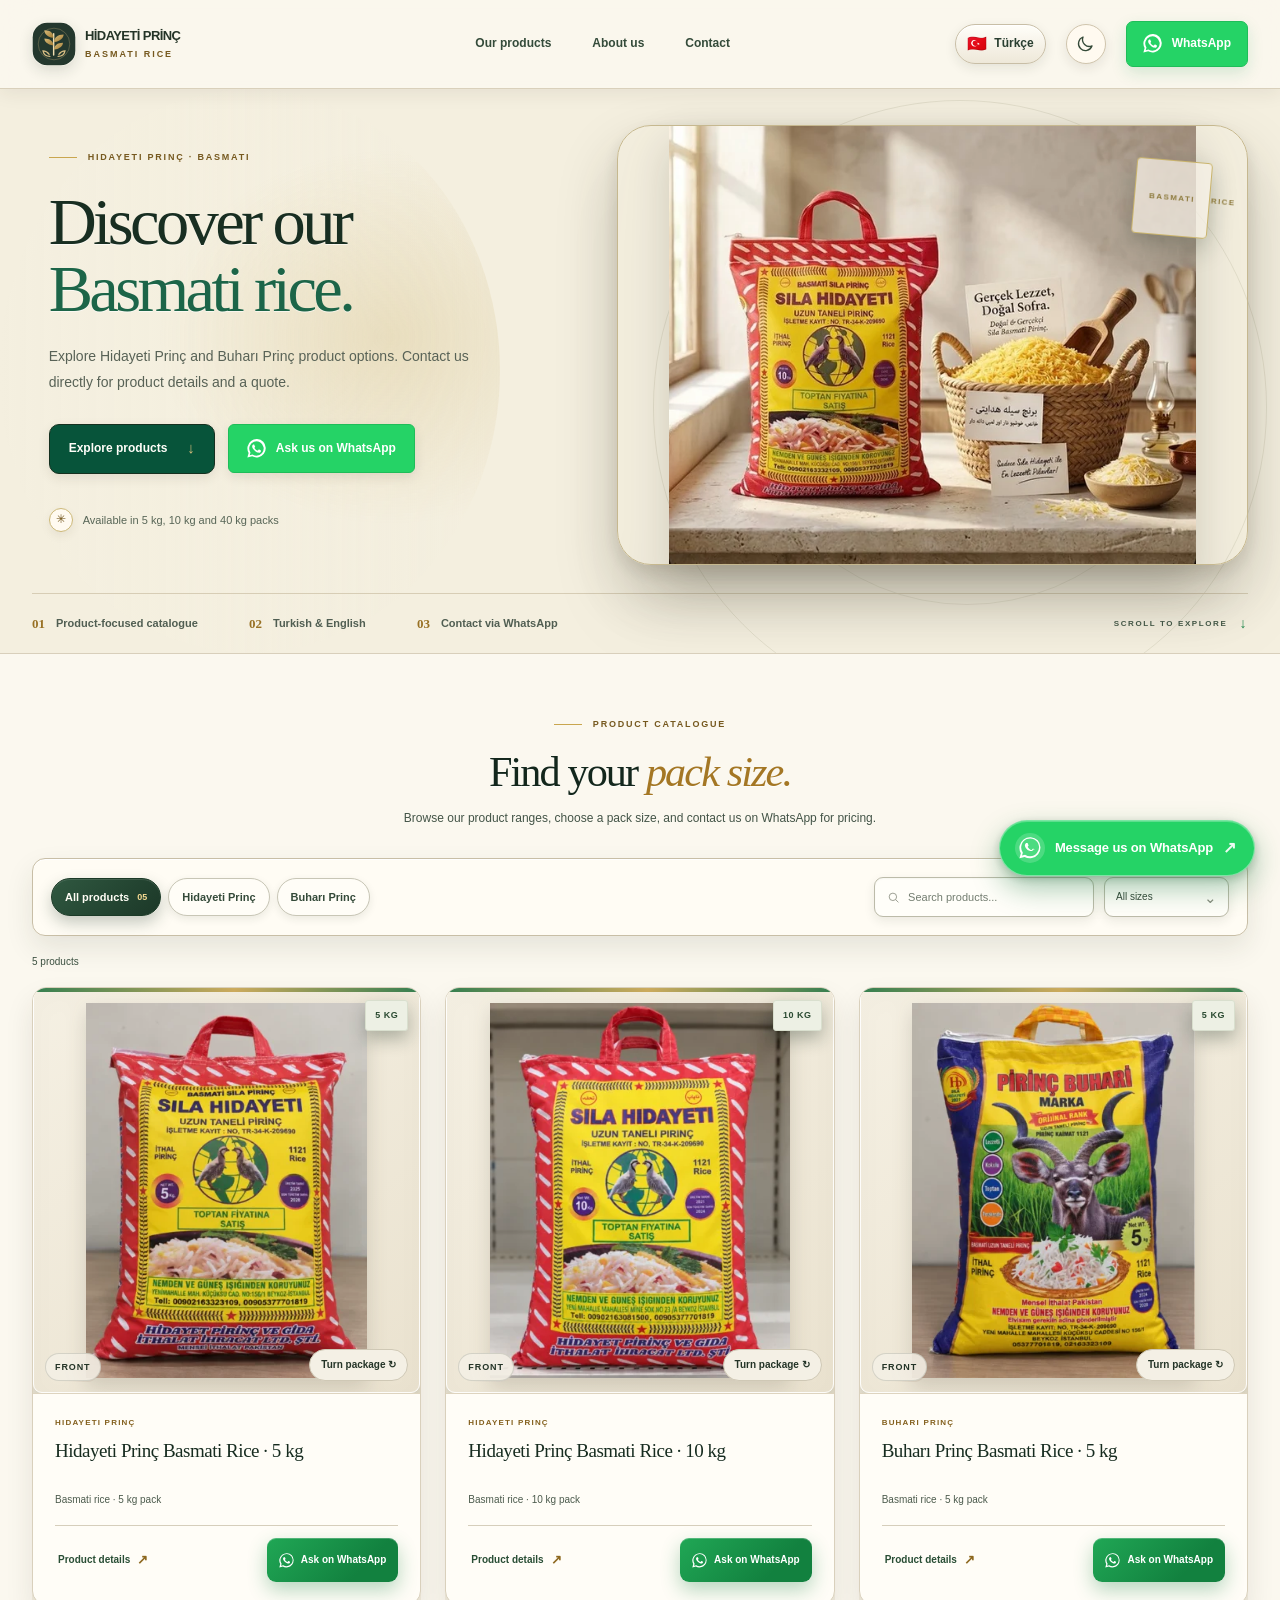
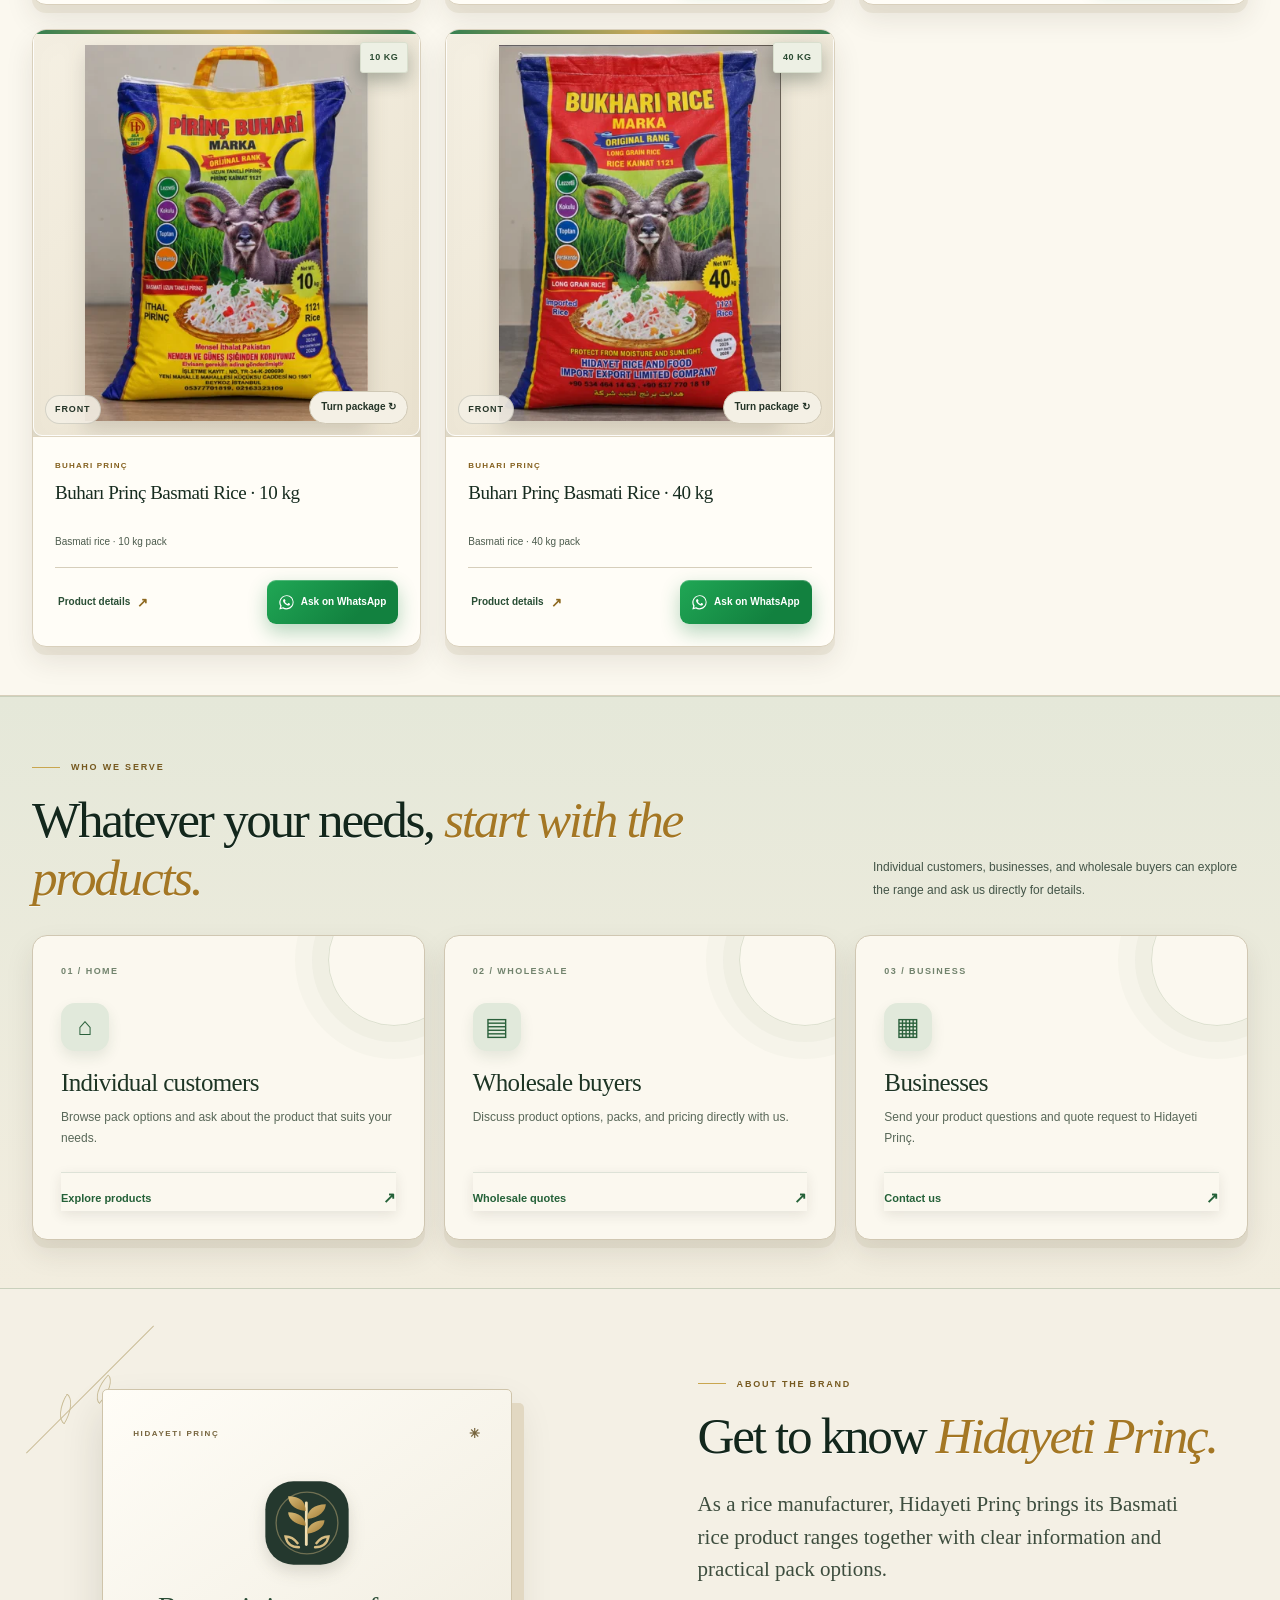
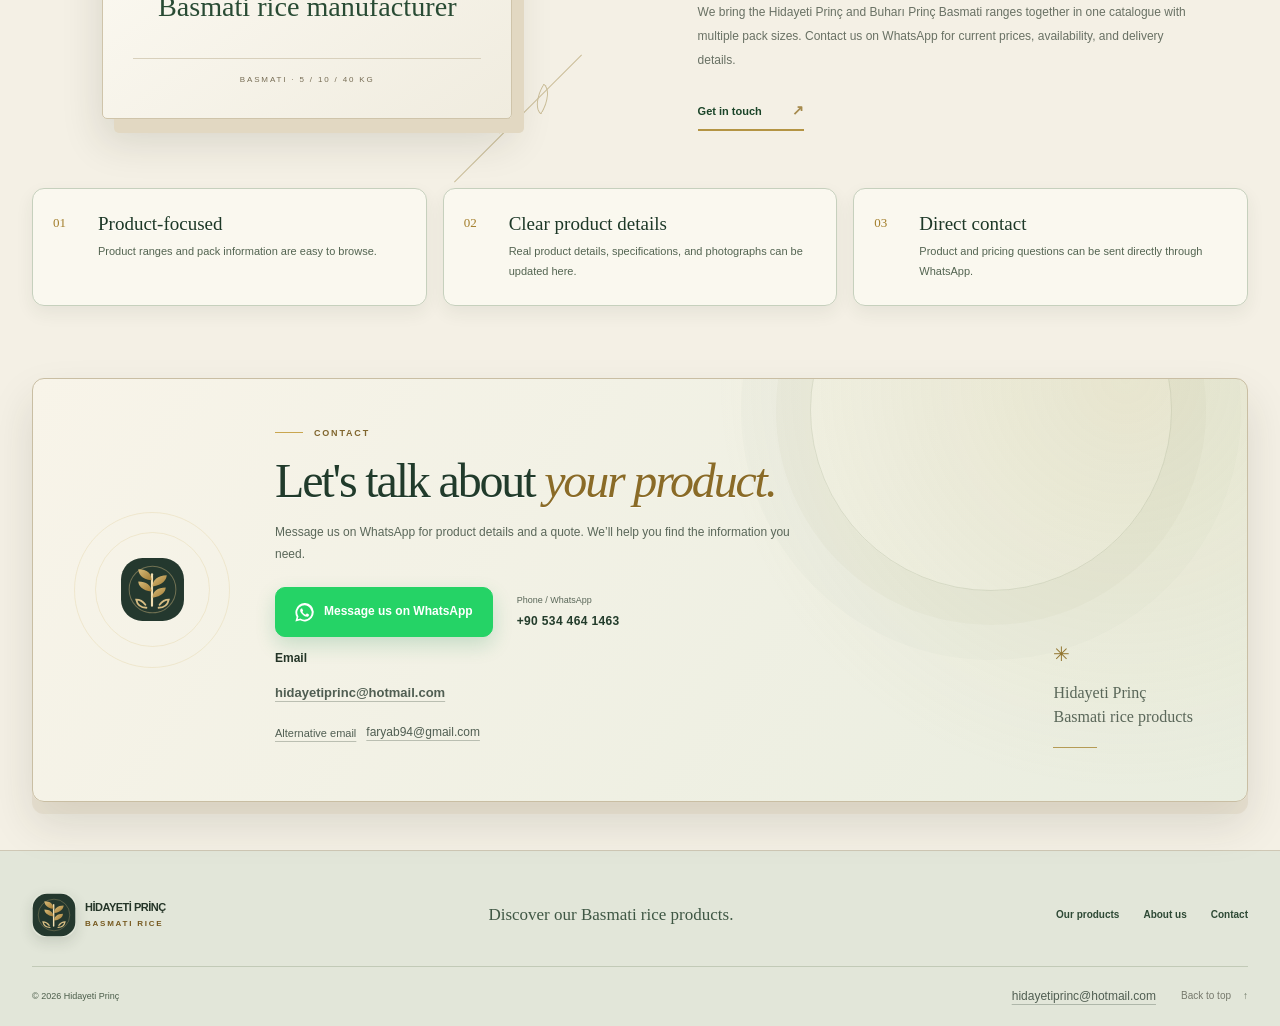
==== commit 90bf6a28: "Improve product discovery and wholesale inquiry tracking" ====
--- a/en/index.html
+++ b/en/index.html
@@ -138,7 +138,7 @@
         <div class="catalog-status"><span id="resultsCount">5 ürün</span></div>
         <div class="product-grid" id="productGrid" aria-live="polite">
         <!-- seo-catalogue:start -->
-<ul class="seo-product-links"><li><a href="/urunler/hidayeti-basmati-5-kg/" hreflang="tr">Hidayeti Prinç Basmati Rice · 5 kg</a> — Basmati rice · 5 kg pack</li><li><a href="/urunler/hidayeti-basmati-10-kg/" hreflang="tr">Hidayeti Prinç Basmati Rice · 10 kg</a> — Basmati rice · 10 kg pack</li><li><a href="/urunler/buhari-basmati-5-kg/" hreflang="tr">Buharı Prinç Basmati Rice · 5 kg</a> — Basmati rice · 5 kg pack</li><li><a href="/urunler/buhari-basmati-10-kg/" hreflang="tr">Buharı Prinç Basmati Rice · 10 kg</a> — Basmati rice · 10 kg pack</li><li><a href="/urunler/buhari-basmati-40-kg/" hreflang="tr">Buharı Prinç Basmati Rice · 40 kg</a> — Basmati rice · 40 kg pack</li></ul>
+<ul class="seo-product-links"><li><a class="seo-product-link" data-item-id="hidayeti-basmati-5kg" href="/urunler/hidayeti-basmati-5-kg/" hreflang="tr">Hidayeti Prinç Basmati Rice · 5 kg</a> — Basmati rice · 5 kg pack</li><li><a class="seo-product-link" data-item-id="hidayeti-basmati-10kg" href="/urunler/hidayeti-basmati-10-kg/" hreflang="tr">Hidayeti Prinç Basmati Rice · 10 kg</a> — Basmati rice · 10 kg pack</li><li><a class="seo-product-link" data-item-id="buhari-basmati-5kg" href="/urunler/buhari-basmati-5-kg/" hreflang="tr">Buharı Prinç Basmati Rice · 5 kg</a> — Basmati rice · 5 kg pack</li><li><a class="seo-product-link" data-item-id="buhari-basmati-10kg" href="/urunler/buhari-basmati-10-kg/" hreflang="tr">Buharı Prinç Basmati Rice · 10 kg</a> — Basmati rice · 10 kg pack</li><li><a class="seo-product-link" data-item-id="buhari-basmati-40kg" href="/urunler/buhari-basmati-40-kg/" hreflang="tr">Buharı Prinç Basmati Rice · 40 kg</a> — Basmati rice · 40 kg pack</li></ul>
         <!-- seo-catalogue:end -->
         </div>
         <div class="empty-state" id="emptyState" hidden>
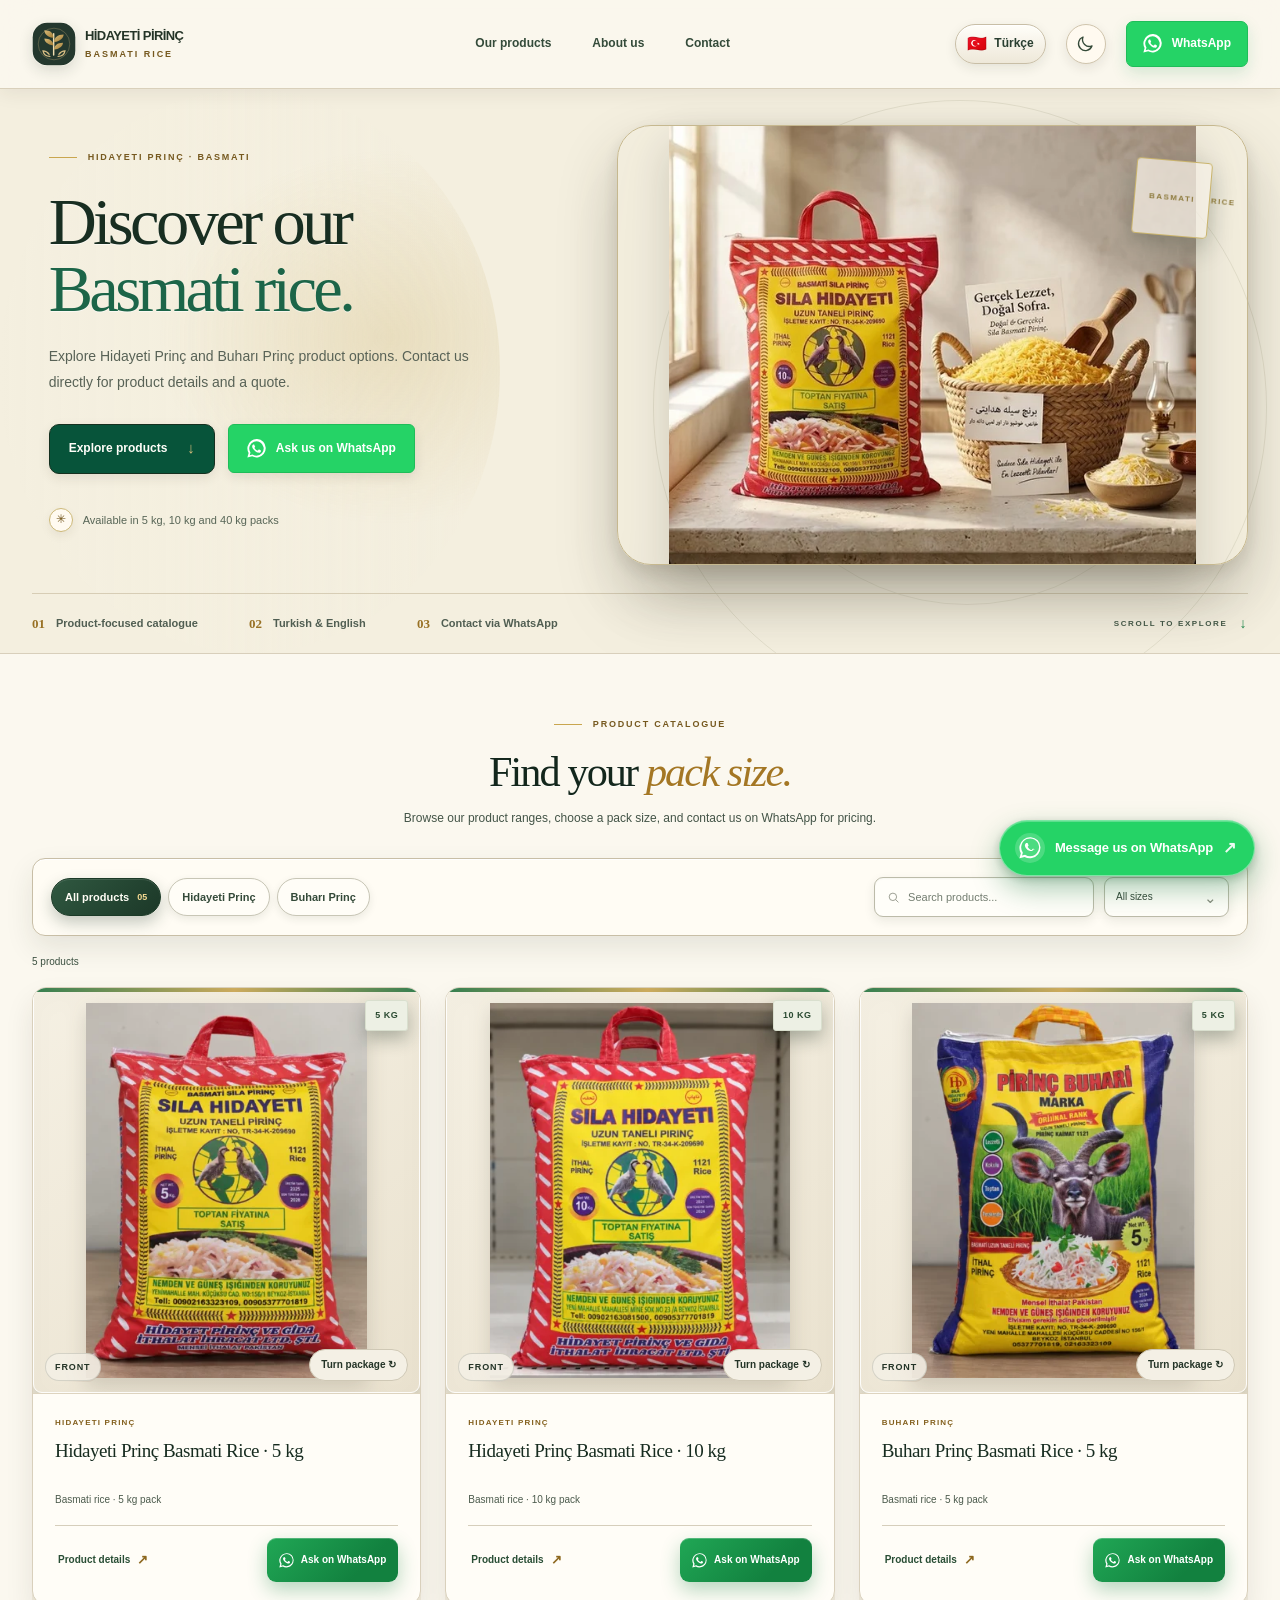
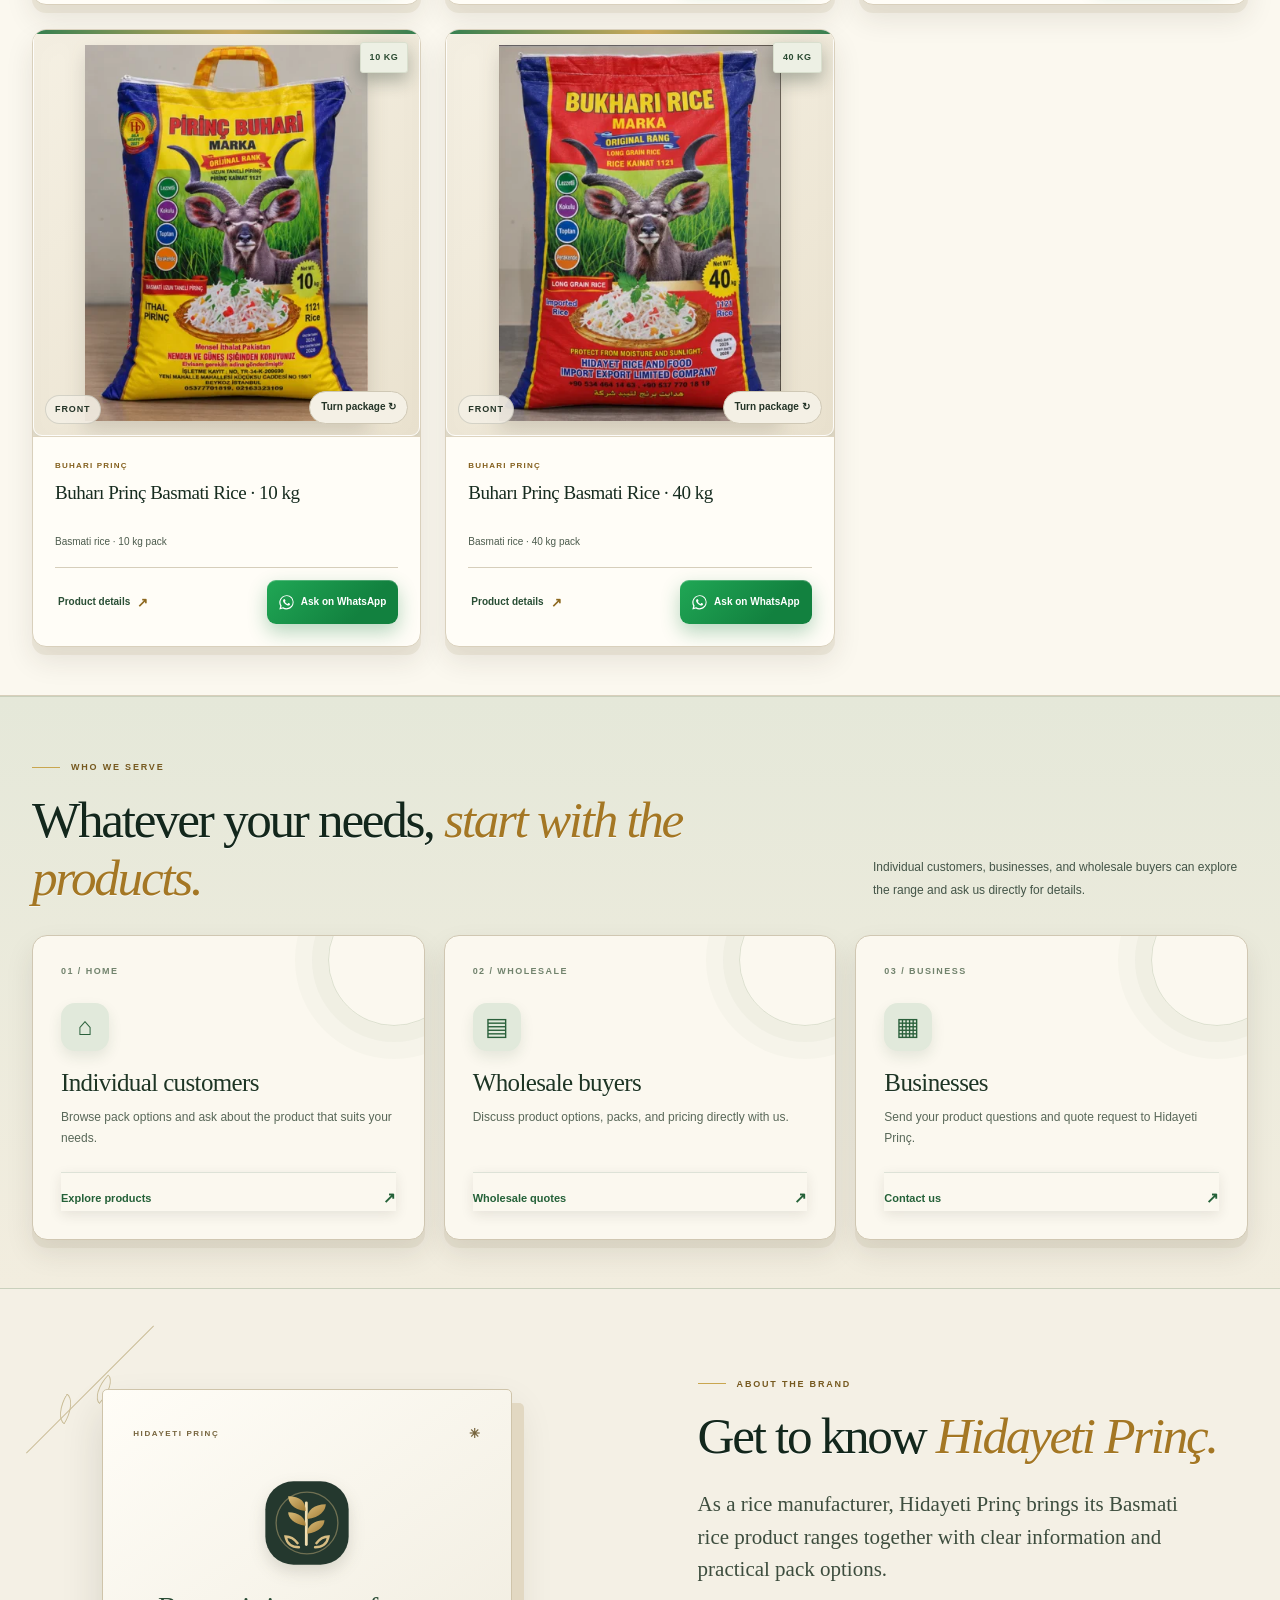
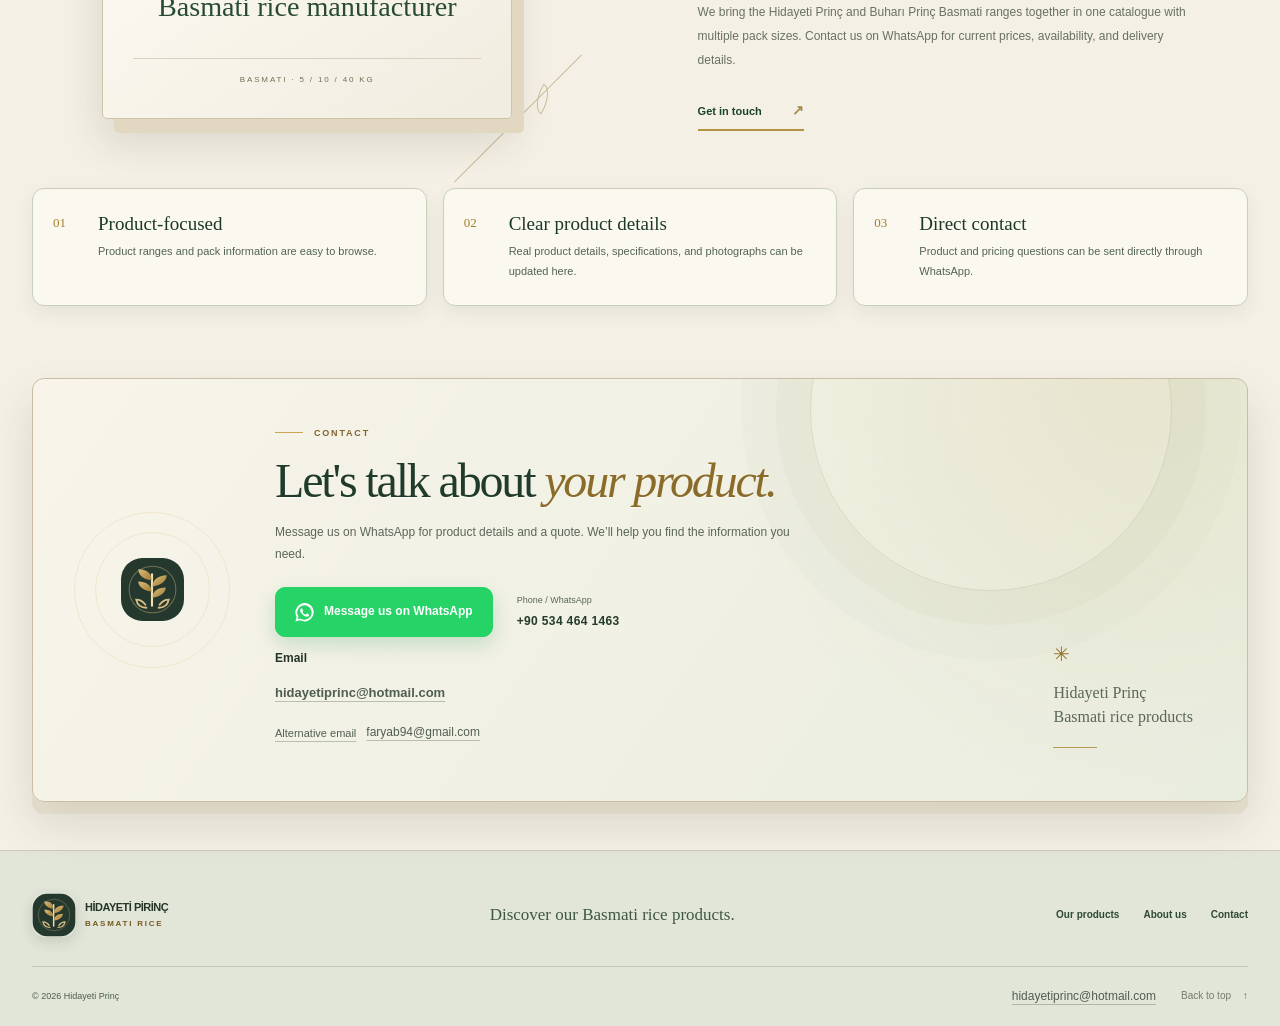
==== commit 9d399b4f: "Publish branded search favicon and refine product search appearance" ====
--- a/en/index.html
+++ b/en/index.html
@@ -44,9 +44,12 @@
   <meta property="og:locale" content="en_US">
   <meta property="og:image" content="https://hidayetipirinc.com/assets/seo/hidayeti-basmati.jpg">
   <meta name="twitter:card" content="summary_large_image">
+  <link rel="icon" href="/favicon.png" type="image/png" sizes="96x96">
+  <link rel="icon" href="/favicon.ico" sizes="16x16 32x32 48x48">
+  <link rel="apple-touch-icon" href="/apple-touch-icon.png" sizes="180x180">
+  <link rel="manifest" href="/site.webmanifest">
   <script type="application/ld+json">{"@context":"https://schema.org","@graph":[{"@type":"WebSite","@id":"https://hidayetipirinc.com/#website","url":"https://hidayetipirinc.com/","name":"Hidayeti Pirinç","publisher":{"@id":"https://hidayetipirinc.com/#organization"},"inLanguage":["tr-TR","en"]},{"@type":"Organization","@id":"https://hidayetipirinc.com/#organization","name":"Hidayeti Pirinç","alternateName":"Hidayeti Prinç","url":"https://hidayetipirinc.com/","logo":"https://hidayetipirinc.com/assets/logo.svg","email":"hidayetiprinc@hotmail.com","telephone":"+905344641463"}]}</script>
         <!-- seo-head:end -->
-  <link rel="icon" href="/assets/logo.svg" type="image/svg+xml">
   <link id="siteStylesheet" rel="stylesheet" href="/styles.css">
   <link rel="stylesheet" href="/seo-pages.css">
 </head>
@@ -57,7 +60,7 @@
     <div class="header-inner wrap">
       <a href="#top" class="brand" aria-label="Hidayeti Prinç homepage">
         <img src="../assets/logo.svg" alt="" width="48" height="48">
-        <span class="brand-copy"><strong>HİDAYETİ PRİNÇ</strong><small data-i18n="brandLine">BASMATI RICE</small></span>
+        <span class="brand-copy"><strong>HİDAYETİ PİRİNÇ</strong><small data-i18n="brandLine">BASMATI RICE</small></span>
       </a>
       <nav class="desktop-nav" aria-label="Ana menü">
         <a href="#products" data-i18n="navProducts">Our products</a>
@@ -241,7 +244,7 @@
 
   <footer class="site-footer">
     <div class="wrap footer-main">
-      <a href="#top" class="brand footer-brand"><img src="../assets/logo.svg" alt="" width="43" height="43"><span class="brand-copy"><strong>HİDAYETİ PRİNÇ</strong><small data-i18n="brandLine">BASMATI RICE</small></span></a>
+      <a href="#top" class="brand footer-brand"><img src="../assets/logo.svg" alt="" width="43" height="43"><span class="brand-copy"><strong>HİDAYETİ PİRİNÇ</strong><small data-i18n="brandLine">BASMATI RICE</small></span></a>
       <p data-i18n="footerLine">Discover our Basmati rice products.</p>
       <div class="footer-nav"><a href="#products" data-i18n="navProducts">Our products</a><a href="#about" data-i18n="navAbout">About us</a><a href="#contact" data-i18n="navContact">Contact</a></div>
     </div>
